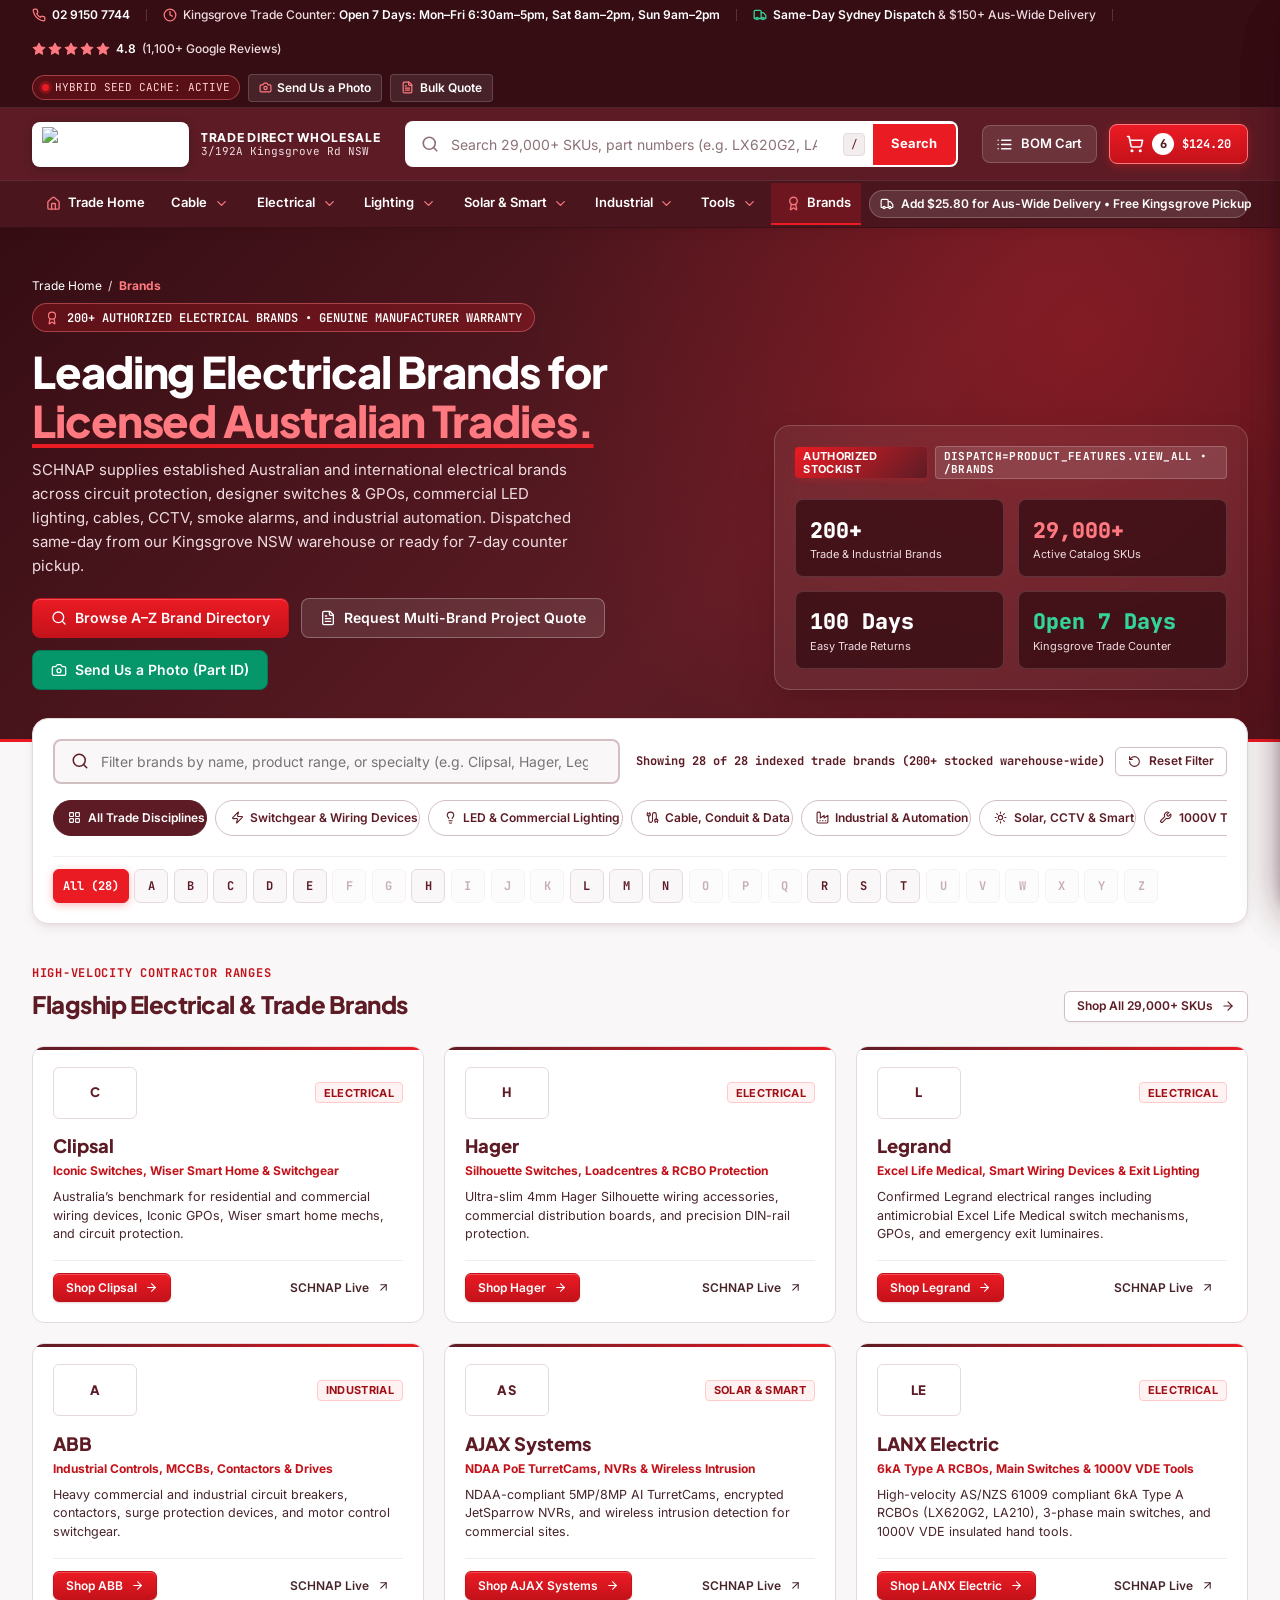
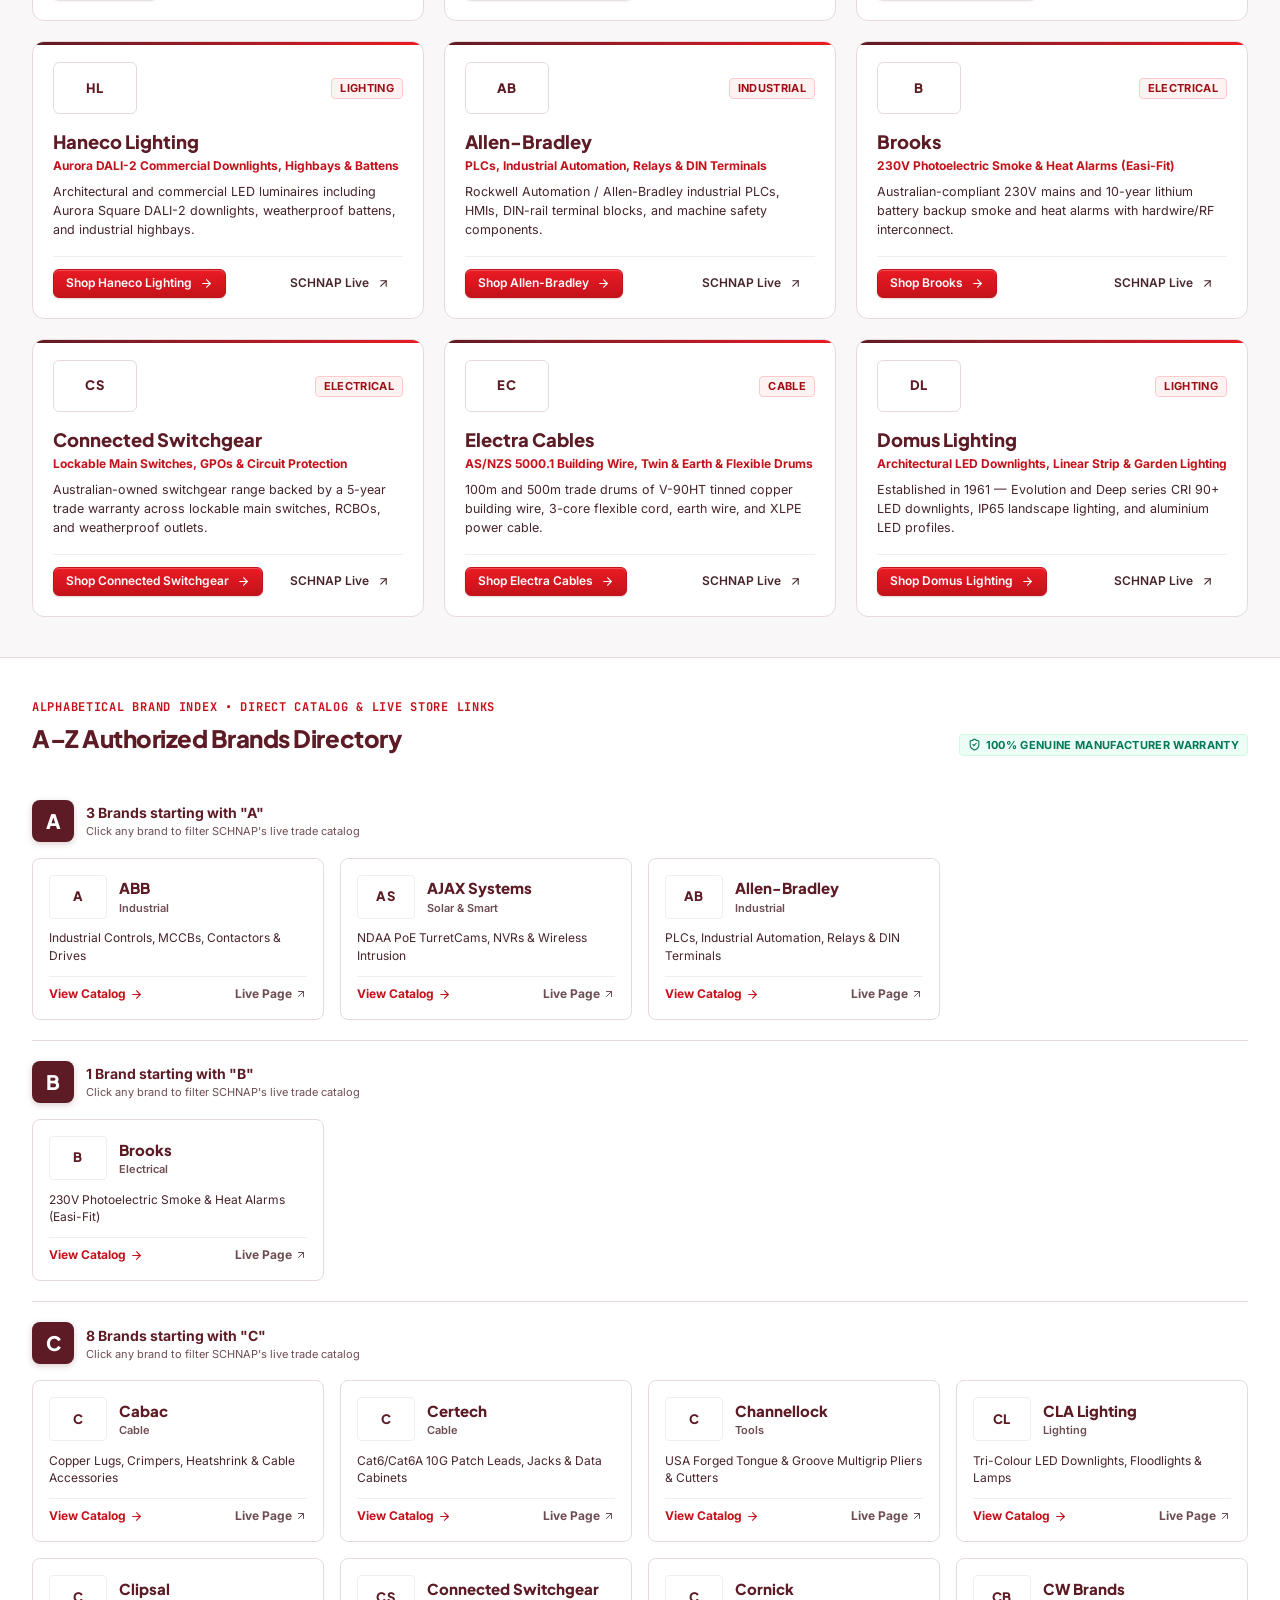
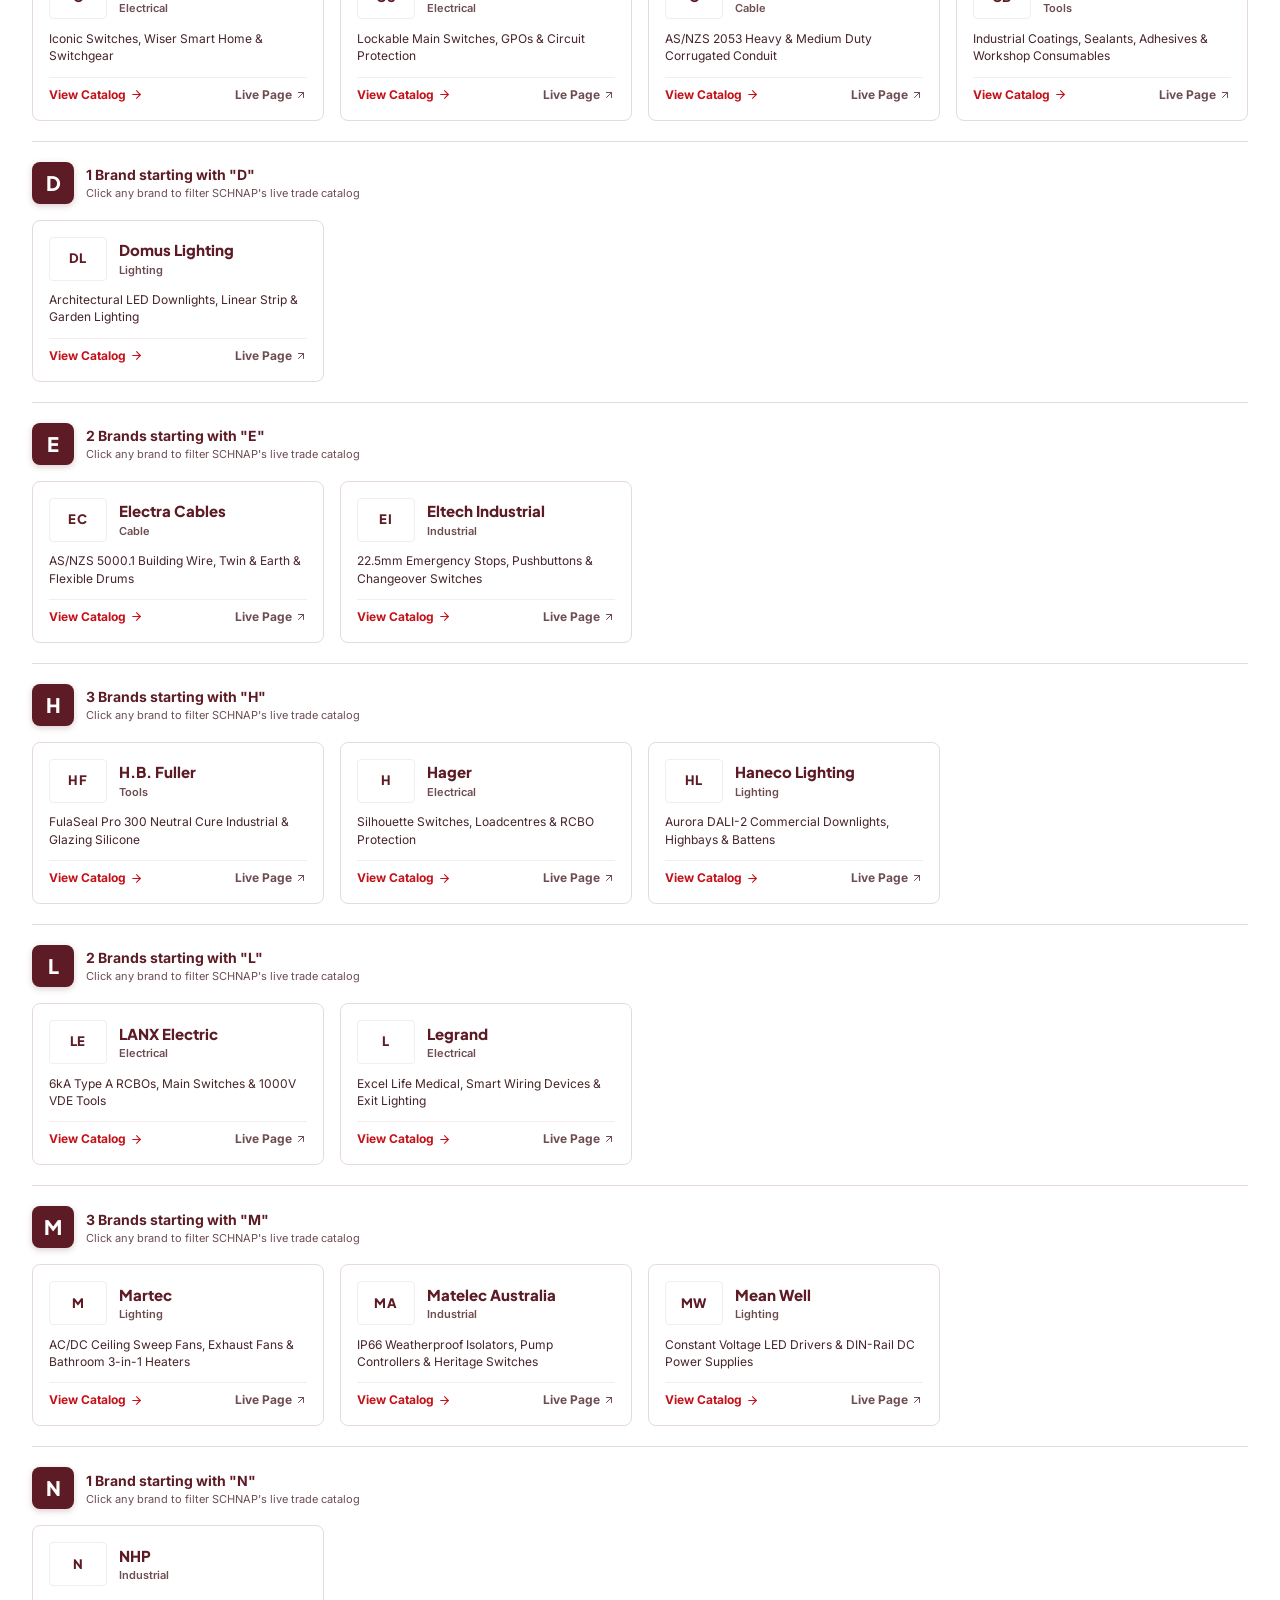
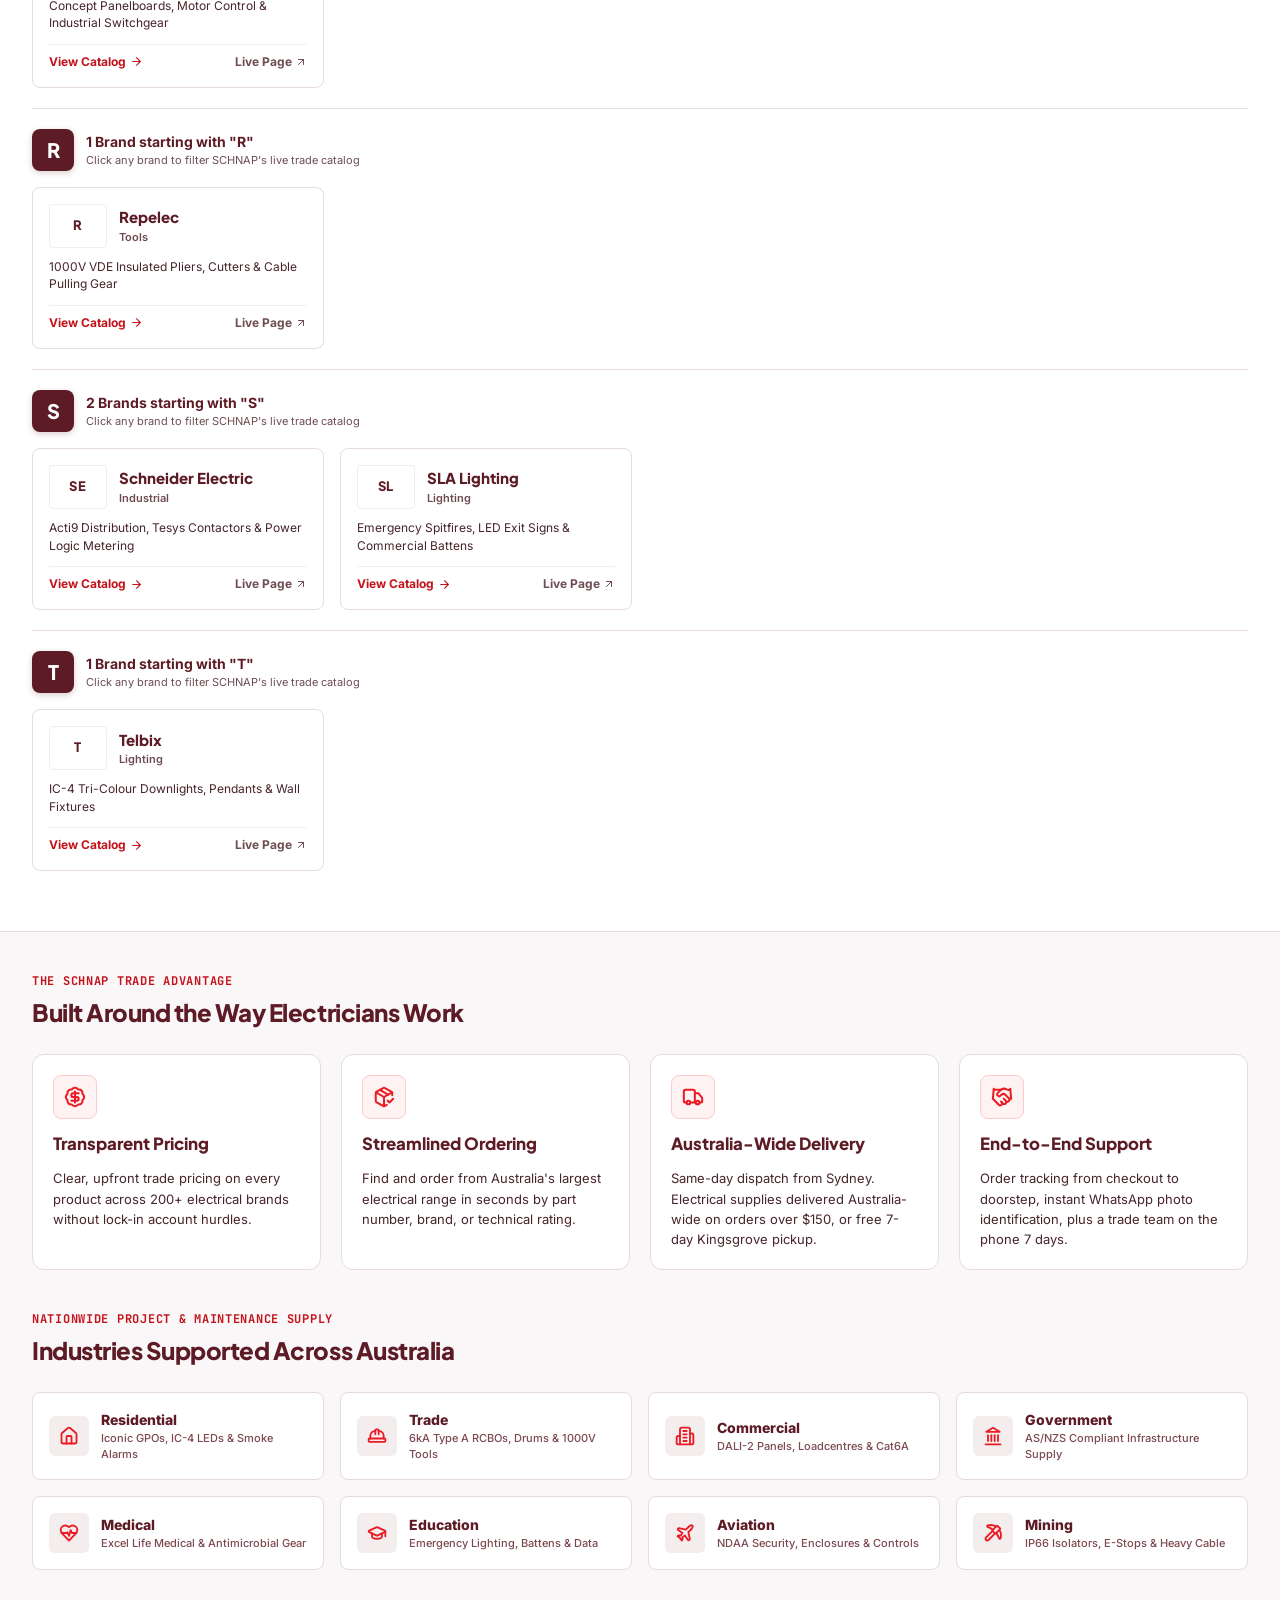
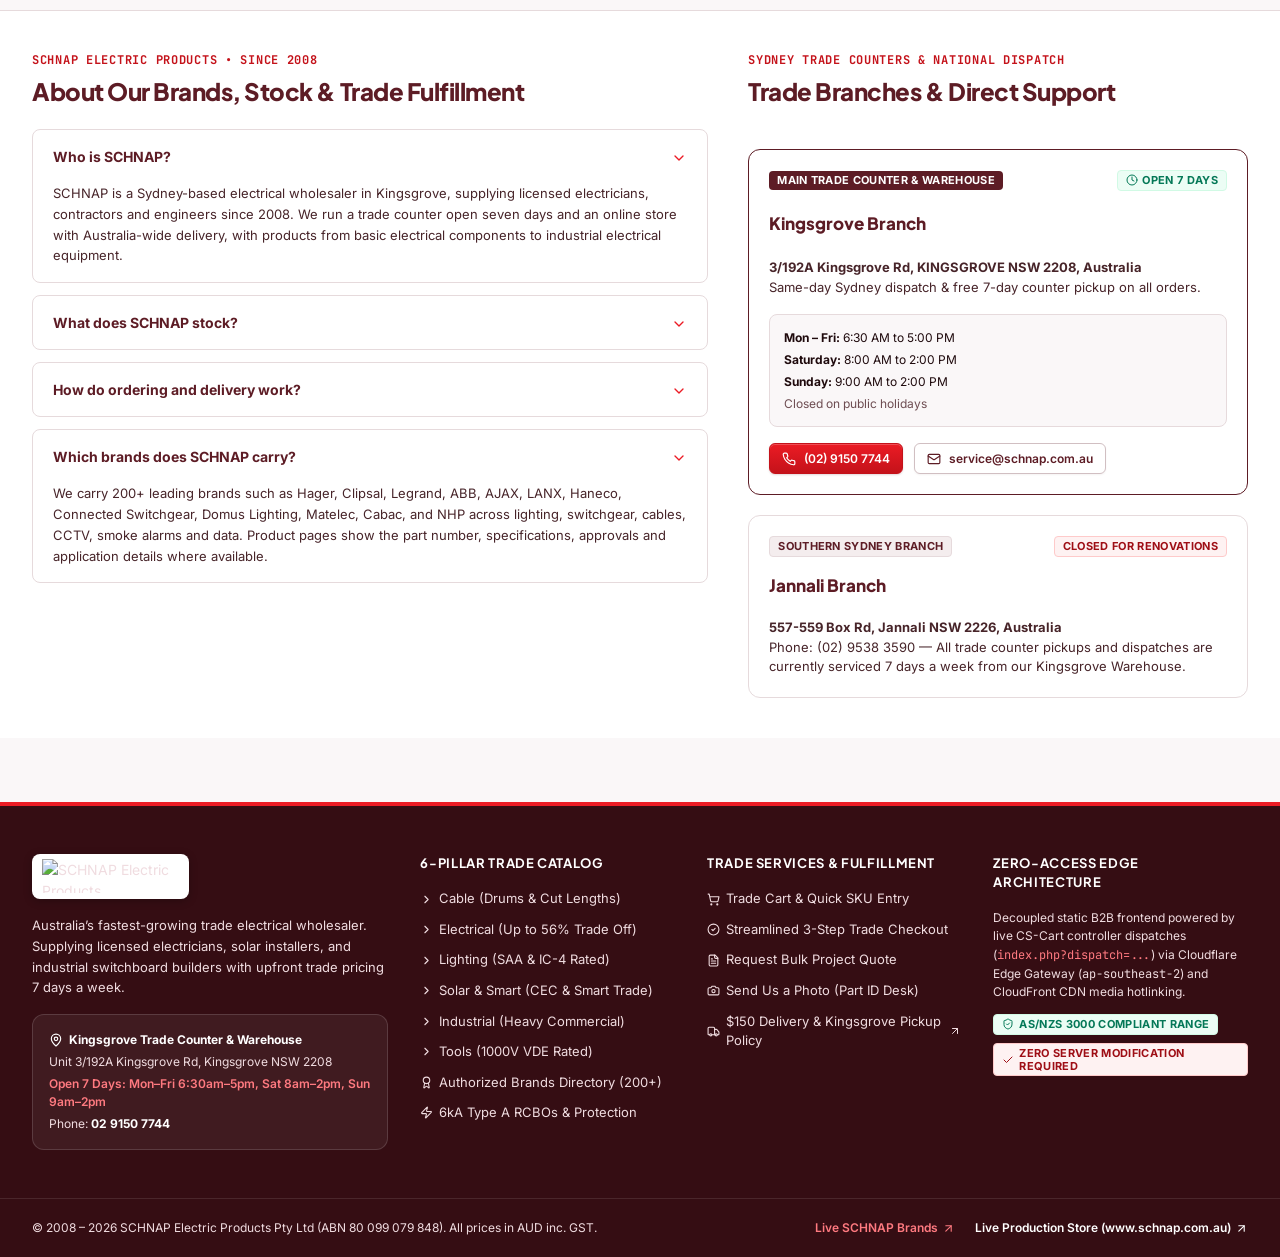
==== brands.html @ fe7a378d "brand page" ====
<!DOCTYPE html>
<html lang="en-AU">
<head>
  <meta charset="UTF-8" />
  <meta name="viewport" content="width=device-width, initial-scale=1.0" />
  <title>Brands — 200+ Authorized Electrical &amp; Trade Brands | SCHNAP Electric Products</title>
  <meta name="description" content="Explore 200+ leading electrical brands stocked by SCHNAP Electric Products including Hager, Clipsal, Legrand, ABB, AJAX, LANX, Haneco, Connected Switchgear, and Matelec. Same-day dispatch from Sydney &amp; $150+ Australia-wide delivery." />
  <link rel="icon" href="https://d35gtgjy55l0bn.cloudfront.net/images/logos/169/schnap.png" />
  <link rel="stylesheet" href="assets/css/tokens.css" />
  <link rel="stylesheet" href="assets/css/base.css" />
  <link rel="stylesheet" href="assets/css/catalog.css" />
  <link rel="stylesheet" href="assets/css/checkout.css" />
</head>
<body>
  <!-- Global Sticky Header & 6-Pillar Mega-Menu -->
  <div id="site-shell-header"></div>

  <main>
    <!-- Brands Hero Banner -->
    <section class="brands-hero">
      <div class="container">
        <nav class="breadcrumb-nav" aria-label="Breadcrumb" style="color:var(--text-on-dark-muted)">
          <a href="index.html" style="color:var(--color-white)">Trade Home</a>
          <span>/</span>
          <span style="color:#FF7A80;font-weight:700">Brands</span>
        </nav>

        <div class="hero-grid" style="align-items:end;gap:2rem">
          <div>
            <div class="hero-eyebrow">
              <i data-lucide="award" data-lucide-size="14"></i>
              <span>200+ AUTHORIZED ELECTRICAL BRANDS • GENUINE MANUFACTURER WARRANTY</span>
            </div>
            <h1 class="hero-title" style="margin-bottom:0.75rem">
              Leading Electrical Brands for <span>Licensed Australian Tradies.</span>
            </h1>
            <p class="hero-subtitle" style="margin-bottom:1.25rem">
              SCHNAP supplies established Australian and international electrical brands across circuit protection, designer switches &amp; GPOs, commercial LED lighting, cables, CCTV, smoke alarms, and industrial automation. Dispatched same-day from our Kingsgrove NSW warehouse or ready for 7-day counter pickup.
            </p>
            <div style="display:flex;align-items:center;gap:0.75rem;flex-wrap:wrap">
              <a href="#brands-directory-anchor" class="btn btn-primary">
                <i data-lucide="search" data-lucide-size="16"></i>
                <span>Browse A–Z Brand Directory</span>
              </a>
              <button type="button" class="btn btn-outline" style="background:rgba(255,255,255,0.1);color:#fff;border-color:rgba(255,255,255,0.28)" data-open-drawer="quote">
                <i data-lucide="file-text" data-lucide-size="16"></i>
                <span>Request Multi-Brand Project Quote</span>
              </button>
              <button type="button" class="btn btn-emerald" data-open-drawer="photo">
                <i data-lucide="camera" data-lucide-size="16"></i>
                <span>Send Us a Photo (Part ID)</span>
              </button>
            </div>
          </div>

          <div class="hero-feature-panel" style="padding:1.25rem">
            <div style="display:flex;align-items:center;justify-content:space-between;gap:0.5rem">
              <span class="badge badge-discount">AUTHORIZED STOCKIST</span>
              <span class="badge badge-slate mono" style="background:rgba(255,255,255,0.12);color:#fff;border-color:rgba(255,255,255,0.2)">
                dispatch=product_features.view_all • /brands
              </span>
            </div>
            <div style="display:grid;grid-template-columns:1fr 1fr;gap:0.85rem;padding-top:0.25rem">
              <div style="background:rgba(53,13,19,0.75);border:1px solid rgba(255,255,255,0.14);border-radius:var(--radius-md);padding:0.85rem">
                <div class="mono" style="font-size:1.35rem;font-weight:800;color:#fff">200+</div>
                <div style="font-size:11px;color:var(--text-on-dark-muted)">Trade &amp; Industrial Brands</div>
              </div>
              <div style="background:rgba(53,13,19,0.75);border:1px solid rgba(255,255,255,0.14);border-radius:var(--radius-md);padding:0.85rem">
                <div class="mono" style="font-size:1.35rem;font-weight:800;color:#FF7A80">29,000+</div>
                <div style="font-size:11px;color:var(--text-on-dark-muted)">Active Catalog SKUs</div>
              </div>
              <div style="background:rgba(53,13,19,0.75);border:1px solid rgba(255,255,255,0.14);border-radius:var(--radius-md);padding:0.85rem">
                <div class="mono" style="font-size:1.35rem;font-weight:800;color:#fff">100 Days</div>
                <div style="font-size:11px;color:var(--text-on-dark-muted)">Easy Trade Returns</div>
              </div>
              <div style="background:rgba(53,13,19,0.75);border:1px solid rgba(255,255,255,0.14);border-radius:var(--radius-md);padding:0.85rem">
                <div class="mono" style="font-size:1.35rem;font-weight:800;color:#34D399">Open 7 Days</div>
                <div style="font-size:11px;color:var(--text-on-dark-muted)">Kingsgrove Trade Counter</div>
              </div>
            </div>
          </div>
        </div>
      </div>
    </section>

    <!-- Interactive Filter, Search & Alphabetical A–Z Bar -->
    <section class="container" id="brands-directory-anchor">
      <div class="brands-filter-bar" role="region" aria-label="Filter and search brands">
        <div class="brands-search-row">
          <div class="brands-search-input-wrap">
            <i data-lucide="search" data-lucide-size="18" style="color:#5D1C25"></i>
            <input
              type="search"
              id="brands-filter-input"
              class="brands-search-input"
              placeholder="Filter brands by name, product range, or specialty (e.g. Clipsal, Hager, Legrand, RCBO, DALI, Conduit)..."
              aria-label="Filter brands by name or specialty"
            />
            <button type="button" class="btn btn-ghost btn-sm" id="brands-clear-btn" style="display:none">
              <i data-lucide="x" data-lucide-size="14"></i>
              <span>Clear</span>
            </button>
          </div>

          <div style="display:flex;align-items:center;gap:0.65rem;flex-wrap:wrap">
            <span class="mono" style="font-size:12px;font-weight:700;color:#5D1C25" id="brands-count-summary">
              Showing 28 featured &amp; A–Z brands
            </span>
            <button type="button" class="btn btn-outline btn-sm" id="brands-reset-all-btn">
              <i data-lucide="rotate-ccw" data-lucide-size="13"></i>
              <span>Reset Filter</span>
            </button>
          </div>
        </div>

        <!-- Trade Category Discipline Pills -->
        <div class="subcat-pills-bar" style="padding-top:0" id="brands-category-pills">
          <button type="button" class="subcat-pill is-active" data-brand-cat="all">
            <i data-lucide="layout-grid" data-lucide-size="13"></i>
            <span>All Trade Disciplines</span>
          </button>
          <button type="button" class="subcat-pill" data-brand-cat="Electrical">
            <i data-lucide="zap" data-lucide-size="13"></i>
            <span>Switchgear &amp; Wiring Devices</span>
          </button>
          <button type="button" class="subcat-pill" data-brand-cat="Lighting">
            <i data-lucide="lightbulb" data-lucide-size="13"></i>
            <span>LED &amp; Commercial Lighting</span>
          </button>
          <button type="button" class="subcat-pill" data-brand-cat="Cable">
            <i data-lucide="cable" data-lucide-size="13"></i>
            <span>Cable, Conduit &amp; Data</span>
          </button>
          <button type="button" class="subcat-pill" data-brand-cat="Industrial">
            <i data-lucide="factory" data-lucide-size="13"></i>
            <span>Industrial &amp; Automation</span>
          </button>
          <button type="button" class="subcat-pill" data-brand-cat="Solar & Smart">
            <i data-lucide="sun" data-lucide-size="13"></i>
            <span>Solar, CCTV &amp; Smart</span>
          </button>
          <button type="button" class="subcat-pill" data-brand-cat="Tools">
            <i data-lucide="wrench" data-lucide-size="13"></i>
            <span>1000V Tools &amp; Site Supplies</span>
          </button>
        </div>

        <!-- Alphabetical A–Z Quick-Jump Filter Bar -->
        <div class="alphabet-bar" id="brands-alphabet-bar" aria-label="Filter brands by starting letter"></div>
      </div>
    </section>

    <!-- Flagship Trade Brands Spotlight -->
    <section class="section-block" id="brands-spotlight-section">
      <div class="container">
        <div class="section-header">
          <div>
            <div class="section-eyebrow">High-Velocity Contractor Ranges</div>
            <h2 class="section-title">Flagship Electrical &amp; Trade Brands</h2>
          </div>
          <a href="category.html?category_id=4257&slug=electrical.html" class="btn btn-outline btn-sm">
            <span>Shop All 29,000+ SKUs</span>
            <i data-lucide="arrow-right" data-lucide-size="14"></i>
          </a>
        </div>

        <div class="brand-spotlight-grid" id="brands-spotlight-mount"></div>
      </div>
    </section>

    <!-- Complete A–Z Brand Directory -->
    <section class="section-block" style="background:var(--color-white);border-block:1px solid var(--border-subtle)">
      <div class="container">
        <div class="section-header">
          <div>
            <div class="section-eyebrow">Alphabetical Brand Index • Direct Catalog &amp; Live Store Links</div>
            <h2 class="section-title">A–Z Authorized Brands Directory</h2>
          </div>
          <span class="badge badge-emerald">
            <i data-lucide="shield-check" data-lucide-size="13"></i>
            <span>100% Genuine Manufacturer Warranty</span>
          </span>
        </div>

        <div id="brands-az-directory-mount"></div>
      </div>
    </section>

    <!-- 4-Pillar Trade Value Propositions (From https://www.schnap.com.au/brands) -->
    <section class="section-block">
      <div class="container">
        <div class="section-header">
          <div>
            <div class="section-eyebrow">The SCHNAP Trade Advantage</div>
            <h2 class="section-title">Built Around the Way Electricians Work</h2>
          </div>
        </div>

        <div class="value-props-grid" id="brands-value-props-mount"></div>
      </div>
    </section>

    <!-- Industries Supported Grid (From https://www.schnap.com.au/brands) -->
    <section class="section-block" style="padding-top:0">
      <div class="container">
        <div class="section-header">
          <div>
            <div class="section-eyebrow">Nationwide Project &amp; Maintenance Supply</div>
            <h2 class="section-title">Industries Supported Across Australia</h2>
          </div>
        </div>

        <div class="industries-grid" id="brands-industries-mount"></div>
      </div>
    </section>

    <!-- SCHNAP Brand & Trade Information + Branch Directory (From https://www.schnap.com.au/brands) -->
    <section class="section-block" style="background:var(--color-white);border-top:1px solid var(--border-subtle)">
      <div class="container">
        <div class="hero-grid" style="grid-template-columns:1.15fr 0.85fr;align-items:start;gap:2.5rem">
          <div>
            <div class="section-eyebrow">SCHNAP Electric Products • Since 2008</div>
            <h2 class="section-title" style="margin-bottom:1.25rem">About Our Brands, Stock &amp; Trade Fulfillment</h2>
            <div class="faq-list" id="brands-faq-mount"></div>
          </div>

          <div style="display:flex;flex-direction:column;gap:1.25rem">
            <div>
              <div class="section-eyebrow">Sydney Trade Counters &amp; National Dispatch</div>
              <h2 class="section-title" style="margin-bottom:1.25rem">Trade Branches &amp; Direct Support</h2>
            </div>

            <div class="bento-card" style="border-color:#5D1C25">
              <div style="display:flex;align-items:center;justify-content:space-between;gap:0.5rem">
                <span class="badge badge-navy">MAIN TRADE COUNTER &amp; WAREHOUSE</span>
                <span class="badge badge-emerald">
                  <i data-lucide="clock" data-lucide-size="12"></i>
                  <span>OPEN 7 DAYS</span>
                </span>
              </div>
              <h3 style="margin-top:0.25rem">Kingsgrove Branch</h3>
              <p style="font-size:13px;color:var(--text-secondary);line-height:1.6">
                <strong>3/192A Kingsgrove Rd, KINGSGROVE NSW 2208, Australia</strong><br />
                Same-day Sydney dispatch &amp; free 7-day counter pickup on all orders.
              </p>
              <div style="background:var(--color-slate-50);border:1px solid var(--border-subtle);border-radius:var(--radius-md);padding:0.85rem;font-size:12px;display:flex;flex-direction:column;gap:4px">
                <div><strong>Mon – Fri:</strong> 6:30 AM to 5:00 PM</div>
                <div><strong>Saturday:</strong> 8:00 AM to 2:00 PM</div>
                <div><strong>Sunday:</strong> 9:00 AM to 2:00 PM</div>
                <div style="color:var(--text-muted)">Closed on public holidays</div>
              </div>
              <div style="display:flex;gap:0.65rem;flex-wrap:wrap">
                <a href="tel:0291507744" class="btn btn-primary btn-sm">
                  <i data-lucide="phone" data-lucide-size="14"></i>
                  <span>(02) 9150 7744</span>
                </a>
                <a href="mailto:service@schnap.com.au" class="btn btn-outline btn-sm">
                  <i data-lucide="mail" data-lucide-size="14"></i>
                  <span>service@schnap.com.au</span>
                </a>
              </div>
            </div>

            <div class="bento-card">
              <div style="display:flex;align-items:center;justify-content:space-between;gap:0.5rem">
                <span class="badge badge-slate">SOUTHERN SYDNEY BRANCH</span>
                <span class="badge badge-amber">CLOSED FOR RENOVATIONS</span>
              </div>
              <h3>Jannali Branch</h3>
              <p style="font-size:13px;color:var(--text-secondary)">
                <strong>557-559 Box Rd, Jannali NSW 2226, Australia</strong><br />
                Phone: (02) 9538 3590 — All trade counter pickups and dispatches are currently serviced 7 days a week from our Kingsgrove Warehouse.
              </p>
            </div>
          </div>
        </div>
      </div>
    </section>
  </main>

  <!-- Global Footer -->
  <div id="site-shell-footer"></div>

  <script type="module" src="assets/js/pages/brands.js"></script>
</body>
</html>
---- assets/css/tokens.css ----
/* ==========================================================================
   SCHNAP Electric Products — B2B Trade Storefront Design Tokens
   Core Palette: Deep Burgundy (#5D1C25), Pure White (#FFFFFF), Crimson Red (#EB1B24)
   Engineered for High-Contrast On-Site Legibility (WCAG AA/AAA)
   ========================================================================== */

@import url('https://fonts.googleapis.com/css2?family=Inter:wght@400;500;600;700;800&family=JetBrains+Mono:wght@400;500;600;700&family=Plus+Jakarta+Sans:wght@600;700;800&display=swap');

:root {
  /* Core Burgundy Structural Surfaces (Anchored around #5D1C25) */
  --color-burgundy-950: #350D13;
  --color-burgundy-900: #5D1C25;
  --color-burgundy-800: #4A151D;
  --color-burgundy-700: #76232F;
  --color-burgundy-600: #8F2C3A;

  /* Mapped to existing structural variable names for seamless compatibility */
  --color-navy-950: #350D13;
  --color-navy-900: #5D1C25;
  --color-navy-800: #4A151D;
  --color-navy-700: #3F1D23;
  --color-navy-600: #5C353B;

  /* Crisp White & Warm Neutral Surfaces (Anchored around #FFFFFF) */
  --color-white: #FFFFFF;
  --color-slate-50: #FAF7F8;
  --color-slate-100: #F4EDEE;
  --color-slate-200: #E6DADC;
  --color-slate-300: #D1BFC2;
  --color-slate-400: #8C7276;
  --color-slate-500: #5E4549;

  /* Primary Action & Highlight Accent — SCHNAP Crimson Red (#EB1B24) */
  --color-red-50: #FEF2F2;
  --color-red-100: #FEE2E2;
  --color-red-200: #FECACA;
  --color-red-400: #FF7A80; /* High-contrast luminous coral-red on dark #5D1C25 surfaces */
  --color-red-500: #EB1B24; /* Core SCHNAP Brand Red */
  --color-red-600: #C4121A; /* High-contrast AA text/border red on #FFFFFF surfaces */
  --color-red-700: #9E0E15;

  /* Mapped to existing accent token names so all components inherit #EB1B24 */
  --color-amber-50: var(--color-red-50);
  --color-amber-100: var(--color-red-100);
  --color-amber-200: var(--color-red-200);
  --color-amber-300: #FCA5A5;
  --color-amber-400: var(--color-red-400);
  --color-amber-500: var(--color-red-500);
  --color-amber-600: var(--color-red-600);
  --color-amber-700: var(--color-red-700);

  /* Compliance, Stock & $150 Delivery Threshold Emerald */
  --color-emerald-50: #ECFDF5;
  --color-emerald-100: #D1FAE5;
  --color-emerald-500: #10B981;
  --color-emerald-600: #059669;
  --color-emerald-700: #047857;

  /* SCHNAP Heritage Crimson (for discount badges / alerts) */
  --color-crimson-50: #FEF2F2;
  --color-crimson-100: #FEE2E2;
  --color-crimson-600: #EB1B24;
  --color-crimson-700: #9E0E15;

  /* Technical Info Accent */
  --color-blue-50: #FEF2F2;
  --color-blue-100: #FEE2E2;
  --color-blue-600: #EB1B24;
  --color-blue-700: #5D1C25;

  /* Semantic Tokens — High-Contrast Text & Surface Pairings */
  --bg-canvas: var(--color-slate-50);
  --bg-surface: var(--color-white);
  --bg-subtle: var(--color-slate-100);
  --bg-header: var(--color-burgundy-900);
  --bg-utility: var(--color-burgundy-950);

  --text-primary: #1F0A0D;
  --text-secondary: #472429;
  --text-muted: #6E4D52;
  --text-on-dark: var(--color-white);
  --text-on-dark-muted: #F0DCE0;

  --border-subtle: var(--color-slate-200);
  --border-strong: var(--color-slate-300);
  --border-focus: var(--color-red-500);

  /* Typography */
  --font-sans: 'Inter', -apple-system, BlinkMacSystemFont, 'Segoe UI', Roboto, sans-serif;
  --font-display: 'Plus Jakarta Sans', 'Inter', -apple-system, BlinkMacSystemFont, sans-serif;
  --font-mono: 'JetBrains Mono', ui-monospace, SFMono-Regular, Menlo, Monaco, Consolas, monospace;

  /* Type Scale */
  --text-2xs: 0.6875rem;   /* 11px */
  --text-xs: 0.75rem;      /* 12px */
  --text-sm: 0.8125rem;    /* 13px */
  --text-base: 0.875rem;   /* 14px */
  --text-md: 0.9375rem;    /* 15px */
  --text-lg: 1.0625rem;    /* 17px */
  --text-xl: 1.25rem;      /* 20px */
  --text-2xl: 1.5rem;      /* 24px */
  --text-3xl: 1.875rem;    /* 30px */
  --text-4xl: 2.375rem;    /* 38px */

  /* Spacing Scale */
  --space-1: 0.25rem;   /* 4px */
  --space-2: 0.5rem;    /* 8px */
  --space-3: 0.75rem;   /* 12px */
  --space-4: 1rem;      /* 16px */
  --space-5: 1.25rem;   /* 20px */
  --space-6: 1.5rem;    /* 24px */
  --space-8: 2rem;      /* 32px */
  --space-10: 2.5rem;   /* 40px */
  --space-12: 3rem;     /* 48px */
  --space-16: 4rem;     /* 64px */

  /* Layout & Grid */
  --container-max: 1440px;
  --container-pad: clamp(1rem, 2.5vw, 2.25rem);
  --header-height: 72px;
  --nav-height: 46px;

  /* Radii */
  --radius-xs: 4px;
  --radius-sm: 6px;
  --radius-md: 8px;
  --radius-lg: 12px;
  --radius-xl: 16px;
  --radius-full: 9999px;

  /* Elevation & Shadows */
  --shadow-xs: 0 1px 2px rgba(53, 13, 19, 0.05);
  --shadow-sm: 0 1px 3px rgba(53, 13, 19, 0.08), 0 1px 2px rgba(53, 13, 19, 0.05);
  --shadow-md: 0 4px 12px -2px rgba(53, 13, 19, 0.1), 0 2px 6px -1px rgba(53, 13, 19, 0.05);
  --shadow-lg: 0 12px 28px -4px rgba(53, 13, 19, 0.16), 0 4px 10px -2px rgba(53, 13, 19, 0.08);
  --shadow-xl: 0 20px 44px -8px rgba(53, 13, 19, 0.24), 0 8px 16px -4px rgba(53, 13, 19, 0.1);
  --shadow-amber: 0 4px 16px rgba(235, 27, 36, 0.34);

  /* Transitions */
  --ease-out: cubic-bezier(0.16, 1, 0.3, 1);
  --transition-fast: 140ms cubic-bezier(0.16, 1, 0.3, 1);
  --transition-base: 220ms cubic-bezier(0.16, 1, 0.3, 1);

  /* Z-index layers */
  --z-sticky: 100;
  --z-dropdown: 200;
  --z-drawer: 400;
  --z-modal: 500;
  --z-toast: 600;
}
---- assets/css/base.css ----
/* ==========================================================================
   SCHNAP Electric Products — Base Layout, Shell, Mega-Menu, Drawers & Skeletons
   Palette: Deep Burgundy (#5D1C25), Pure White (#FFFFFF), Crimson Red (#EB1B24)
   ========================================================================== */

*, *::before, *::after {
  box-sizing: border-box;
  margin: 0;
  padding: 0;
}

html {
  font-size: 16px;
  scroll-behavior: smooth;
  -webkit-text-size-adjust: 100%;
}

body {
  font-family: var(--font-sans);
  font-size: var(--text-base);
  line-height: 1.5;
  color: var(--text-primary);
  background-color: var(--bg-canvas);
  -webkit-font-smoothing: antialiased;
  -moz-osx-font-smoothing: grayscale;
  min-height: 100vh;
  display: flex;
  flex-direction: column;
}

img, svg {
  display: block;
  max-width: 100%;
}

svg.lucide {
  display: inline-block;
  vertical-align: middle;
  flex-shrink: 0;
}

a {
  color: inherit;
  text-decoration: none;
  transition: color var(--transition-fast);
}

button, input, select, textarea {
  font: inherit;
  color: inherit;
}

button {
  cursor: pointer;
  border: none;
  background: none;
}

ul, ol {
  list-style: none;
}

.mono {
  font-family: var(--font-mono);
  font-variant-numeric: tabular-nums;
}

.tabular {
  font-variant-numeric: tabular-nums;
}

.sr-only {
  position: absolute;
  width: 1px;
  height: 1px;
  padding: 0;
  margin: -1px;
  overflow: hidden;
  clip: rect(0, 0, 0, 0);
  white-space: nowrap;
  border: 0;
}

/* Container & Layout */
.container {
  width: 100%;
  max-width: var(--container-max);
  margin-inline: auto;
  padding-inline: var(--container-pad);
}

main {
  flex: 1;
}

/* ==========================================================================
   Buttons & Badges
   ========================================================================== */
.btn {
  display: inline-flex;
  align-items: center;
  justify-content: center;
  gap: var(--space-2);
  font-family: var(--font-sans);
  font-weight: 600;
  font-size: var(--text-base);
  line-height: 1;
  padding: 0.6875rem 1.125rem;
  border-radius: var(--radius-md);
  border: 1px solid transparent;
  transition: all var(--transition-fast);
  white-space: nowrap;
  user-select: none;
}

.btn:focus-visible {
  outline: 2px solid var(--color-red-500);
  outline-offset: 2px;
}

.btn-primary {
  background: linear-gradient(180deg, #EB1B24 0%, #C4121A 100%);
  color: var(--color-white);
  border-color: #C4121A;
  box-shadow: 0 1px 2px rgba(93, 28, 37, 0.18), inset 0 1px 0 rgba(255, 255, 255, 0.22);
}

.btn-primary:hover {
  background: linear-gradient(180deg, #C4121A 0%, #9E0E15 100%);
  transform: translateY(-1px);
  box-shadow: var(--shadow-amber);
}

.btn-primary:active {
  transform: translateY(0);
}

.btn-navy {
  background: #5D1C25;
  color: var(--color-white);
  border-color: #4A151D;
}

.btn-navy:hover {
  background: #4A151D;
}

.btn-outline {
  background: var(--color-white);
  color: #5D1C25;
  border-color: var(--border-strong);
  box-shadow: var(--shadow-xs);
}

.btn-outline:hover {
  border-color: #5D1C25;
  background: var(--color-slate-50);
}

.btn-ghost {
  background: transparent;
  color: var(--text-secondary);
}

.btn-ghost:hover {
  background: var(--color-slate-100);
  color: var(--text-primary);
}

.btn-emerald {
  background: var(--color-emerald-600);
  color: var(--color-white);
  border-color: var(--color-emerald-700);
}

.btn-emerald:hover {
  background: var(--color-emerald-700);
}

.btn-sm {
  font-size: var(--text-xs);
  padding: 0.45rem 0.75rem;
  border-radius: var(--radius-sm);
}

.btn-lg {
  font-size: var(--text-md);
  padding: 0.875rem 1.5rem;
  border-radius: var(--radius-md);
}

.badge {
  display: inline-flex;
  align-items: center;
  gap: 0.3rem;
  font-size: var(--text-2xs);
  font-weight: 700;
  letter-spacing: 0.03em;
  text-transform: uppercase;
  padding: 0.22rem 0.5rem;
  border-radius: var(--radius-xs);
  line-height: 1.1;
}

.badge-amber {
  background: var(--color-red-50);
  color: var(--color-red-700);
  border: 1px solid var(--color-red-200);
}

.badge-discount {
  background: linear-gradient(135deg, #EB1B24 0%, #5D1C25 100%);
  color: var(--color-white);
  box-shadow: 0 2px 6px rgba(235, 27, 36, 0.28);
}

.badge-emerald {
  background: var(--color-emerald-50);
  color: var(--color-emerald-700);
  border: 1px solid var(--color-emerald-100);
}

.badge-navy {
  background: #5D1C25;
  color: var(--color-white);
}

.badge-slate {
  background: var(--color-slate-100);
  color: #5D1C25;
  border: 1px solid var(--color-slate-200);
}

/* ==========================================================================
   Top Trade Utility Bar
   ========================================================================== */
.trade-utility-bar {
  background: var(--bg-utility);
  color: var(--text-on-dark-muted);
  font-size: var(--text-xs);
  border-bottom: 1px solid rgba(255, 255, 255, 0.1);
  position: relative;
  z-index: calc(var(--z-sticky) + 2);
}

.trade-utility-inner {
  display: flex;
  align-items: center;
  justify-content: space-between;
  gap: var(--space-4);
  min-height: 36px;
  padding-block: 0.35rem;
  flex-wrap: wrap;
}

.trade-utility-facts {
  display: flex;
  align-items: center;
  gap: var(--space-4);
  flex-wrap: wrap;
}

.trade-fact {
  display: inline-flex;
  align-items: center;
  gap: 0.375rem;
  color: var(--text-on-dark-muted);
  font-weight: 500;
}

.trade-fact strong {
  color: var(--color-white);
  font-weight: 600;
}

.trade-fact svg {
  width: 14px;
  height: 14px;
  color: #FF7A80;
  flex-shrink: 0;
}

.trade-fact--emerald svg {
  color: #34D399;
}

.trade-utility-divider {
  width: 1px;
  height: 12px;
  background: rgba(255, 255, 255, 0.16);
}

.trade-utility-actions {
  display: flex;
  align-items: center;
  gap: var(--space-2);
}

.utility-action-btn {
  display: inline-flex;
  align-items: center;
  gap: 0.35rem;
  font-size: var(--text-xs);
  font-weight: 600;
  color: var(--color-white);
  background: rgba(255, 255, 255, 0.09);
  border: 1px solid rgba(255, 255, 255, 0.16);
  padding: 0.25rem 0.625rem;
  border-radius: var(--radius-xs);
  transition: all var(--transition-fast);
}

.utility-action-btn:hover {
  background: #EB1B24;
  border-color: #EB1B24;
  color: var(--color-white);
}

.utility-action-btn svg {
  width: 13px;
  height: 13px;
  color: #FF7A80;
}

.utility-action-btn:hover svg {
  color: var(--color-white);
}

/* Live Edge Proxy Telemetry Indicator */
.edge-telemetry-pill {
  display: inline-flex;
  align-items: center;
  gap: 0.375rem;
  font-family: var(--font-mono);
  font-size: 11px;
  padding: 0.2rem 0.55rem;
  border-radius: var(--radius-full);
  background: rgba(16, 185, 129, 0.14);
  border: 1px solid rgba(16, 185, 129, 0.35);
  color: #6EE7B7;
  cursor: pointer;
  transition: all var(--transition-fast);
}

.edge-telemetry-pill:hover {
  background: rgba(16, 185, 129, 0.24);
}

.edge-telemetry-dot {
  width: 7px;
  height: 7px;
  border-radius: 50%;
  background: var(--color-emerald-500);
  box-shadow: 0 0 0 3px rgba(16, 185, 129, 0.25);
  animation: pulse-dot 2s infinite;
}

.edge-telemetry-pill.is-seed {
  background: rgba(235, 27, 36, 0.2);
  border-color: rgba(255, 122, 128, 0.45);
  color: #FFD1D4;
}

.edge-telemetry-pill.is-seed .edge-telemetry-dot {
  background: #EB1B24;
  box-shadow: 0 0 0 3px rgba(235, 27, 36, 0.3);
}

@keyframes pulse-dot {
  0%, 100% { opacity: 1; }
  50% { opacity: 0.45; }
}

/* ==========================================================================
   Sticky Trade Header & Search Bar
   ========================================================================== */
.site-header {
  position: sticky;
  top: 0;
  z-index: var(--z-sticky);
  background: #5D1C25;
  color: var(--color-white);
  box-shadow: var(--shadow-md);
}

.header-main {
  display: grid;
  grid-template-columns: auto 1fr auto;
  align-items: center;
  gap: var(--space-6);
  min-height: var(--header-height);
  padding-block: var(--space-3);
}

.brand-logo-link {
  display: inline-flex;
  align-items: center;
  gap: var(--space-3);
}

.brand-logo-wrap {
  background: var(--color-white);
  padding: 0.35rem 0.65rem;
  border-radius: var(--radius-md);
  display: flex;
  align-items: center;
  justify-content: center;
  box-shadow: 0 2px 8px rgba(0, 0, 0, 0.25);
}

.brand-logo-wrap img {
  height: 34px;
  width: auto;
  object-fit: contain;
}

.brand-tagline {
  display: flex;
  flex-direction: column;
  line-height: 1.15;
}

.brand-tagline__title {
  font-family: var(--font-display);
  font-weight: 800;
  font-size: var(--text-xs);
  letter-spacing: 0.06em;
  text-transform: uppercase;
  color: var(--color-white);
}

.brand-tagline__sub {
  font-size: 11px;
  color: var(--text-on-dark-muted);
  font-family: var(--font-mono);
}

/* Search Bar & Instant Dropdown */
.header-search-wrap {
  position: relative;
  max-width: 680px;
  width: 100%;
  justify-self: center;
}

.header-search-form {
  display: flex;
  align-items: center;
  background: var(--color-white);
  border-radius: var(--radius-md);
  border: 2px solid transparent;
  overflow: hidden;
  transition: border-color var(--transition-fast), box-shadow var(--transition-fast);
}

.header-search-form:focus-within {
  border-color: #EB1B24;
  box-shadow: 0 0 0 3px rgba(235, 27, 36, 0.28);
}

.header-search-icon {
  padding-left: 0.875rem;
  color: var(--color-slate-400);
  display: flex;
  align-items: center;
}

.header-search-input {
  flex: 1;
  border: none;
  background: transparent;
  color: var(--text-primary);
  font-size: var(--text-base);
  padding: 0.65rem 0.75rem;
  outline: none;
}

.header-search-input::placeholder {
  color: var(--color-slate-400);
}

.header-search-kbd {
  font-family: var(--font-mono);
  font-size: 11px;
  color: #5D1C25;
  background: var(--color-slate-100);
  border: 1px solid var(--color-slate-200);
  padding: 0.15rem 0.4rem;
  border-radius: var(--radius-xs);
  margin-right: var(--space-2);
}

.header-search-submit {
  background: #EB1B24;
  color: var(--color-white);
  font-weight: 700;
  font-size: var(--text-sm);
  padding: 0.68rem 1.15rem;
  height: 100%;
  transition: background var(--transition-fast);
}

.header-search-submit:hover {
  background: #C4121A;
}

/* Instant Search Dropdown */
.search-dropdown {
  position: absolute;
  top: calc(100% + 6px);
  left: 0;
  right: 0;
  background: var(--color-white);
  color: var(--text-primary);
  border: 1px solid var(--border-strong);
  border-radius: var(--radius-lg);
  box-shadow: var(--shadow-xl);
  z-index: var(--z-dropdown);
  max-height: 480px;
  overflow-y: auto;
  display: none;
}

.search-dropdown.is-open {
  display: block;
}

.search-dropdown-header {
  display: flex;
  align-items: center;
  justify-content: space-between;
  padding: 0.625rem 1rem;
  background: var(--color-slate-50);
  border-bottom: 1px solid var(--border-subtle);
  font-size: var(--text-xs);
  font-weight: 600;
  color: var(--text-muted);
}

.search-dropdown-item {
  display: grid;
  grid-template-columns: 48px 1fr auto;
  align-items: center;
  gap: var(--space-3);
  padding: 0.65rem 1rem;
  border-bottom: 1px solid var(--color-slate-100);
  transition: background var(--transition-fast);
}

.search-dropdown-item:hover {
  background: var(--color-slate-50);
}

.search-dropdown-thumb {
  width: 48px;
  height: 48px;
  border-radius: var(--radius-sm);
  border: 1px solid var(--border-subtle);
  background: var(--color-white);
  padding: 4px;
  object-fit: contain;
}

.search-dropdown-meta {
  min-width: 0;
}

.search-dropdown-sku {
  font-family: var(--font-mono);
  font-size: 11px;
  font-weight: 700;
  color: #C4121A;
}

.search-dropdown-title {
  font-size: var(--text-sm);
  font-weight: 600;
  color: var(--text-primary);
  white-space: nowrap;
  overflow: hidden;
  text-overflow: ellipsis;
  display: block;
}

.search-dropdown-right {
  display: flex;
  align-items: center;
  gap: var(--space-3);
}

.search-dropdown-price {
  font-family: var(--font-mono);
  font-weight: 700;
  font-size: var(--text-base);
  color: #5D1C25;
  text-align: right;
}

.search-dropdown-footer {
  padding: 0.75rem 1rem;
  background: var(--color-slate-50);
  text-align: center;
  border-top: 1px solid var(--border-subtle);
}

/* Header Right Actions */
.header-actions {
  display: flex;
  align-items: center;
  gap: var(--space-3);
}

.header-action-btn {
  display: inline-flex;
  align-items: center;
  gap: 0.5rem;
  padding: 0.5rem 0.85rem;
  border-radius: var(--radius-md);
  background: rgba(255, 255, 255, 0.1);
  border: 1px solid rgba(255, 255, 255, 0.18);
  color: var(--color-white);
  font-size: var(--text-sm);
  font-weight: 600;
  transition: all var(--transition-fast);
}

.header-action-btn:hover {
  background: rgba(255, 255, 255, 0.18);
  border-color: rgba(255, 255, 255, 0.32);
}

.header-cart-btn {
  background: linear-gradient(180deg, #EB1B24 0%, #C4121A 100%);
  border-color: #FF7A80;
  padding: 0.5rem 1rem;
  box-shadow: 0 2px 10px rgba(235, 27, 36, 0.4);
}

.header-cart-btn:hover {
  background: linear-gradient(180deg, #C4121A 0%, #9E0E15 100%);
  border-color: var(--color-white);
}

.cart-badge-count {
  background: var(--color-white);
  color: #5D1C25;
  font-family: var(--font-mono);
  font-size: var(--text-xs);
  font-weight: 800;
  padding: 0.12rem 0.45rem;
  border-radius: var(--radius-full);
  min-width: 22px;
  text-align: center;
}

.cart-badge-subtotal {
  font-family: var(--font-mono);
  font-size: var(--text-xs);
  font-weight: 700;
}

/* ==========================================================================
   6-Pillar Mega-Menu Bar
   ========================================================================== */
.mega-nav-bar {
  background: #4A151D;
  border-top: 1px solid rgba(255, 255, 255, 0.1);
  border-bottom: 1px solid rgba(53, 13, 19, 0.7);
  position: relative;
}

.mega-nav-inner {
  display: flex;
  align-items: center;
  justify-content: space-between;
  min-height: var(--nav-height);
  gap: var(--space-2);
}

.mega-nav-list {
  display: flex;
  align-items: center;
  gap: 0.25rem;
  overflow-x: auto;
  scrollbar-width: none;
}

.mega-nav-list::-webkit-scrollbar {
  display: none;
}

.mega-nav-item {
  position: static;
}

.mega-nav-link {
  display: inline-flex;
  align-items: center;
  gap: 0.4rem;
  padding: 0.65rem 0.9rem;
  color: var(--color-white);
  font-size: var(--text-sm);
  font-weight: 600;
  border-bottom: 2px solid transparent;
  transition: all var(--transition-fast);
  white-space: nowrap;
}

.mega-nav-link:hover,
.mega-nav-item:hover .mega-nav-link,
.mega-nav-link.is-active {
  color: var(--color-white);
  background: rgba(235, 27, 36, 0.22);
  border-bottom-color: #EB1B24;
}

.mega-nav-link svg {
  width: 15px;
  height: 15px;
  color: #FF7A80;
  opacity: 0.95;
}

/* Mega-Menu Dropdown Panel */
.mega-panel {
  position: absolute;
  top: 100%;
  left: 0;
  right: 0;
  background: var(--color-white);
  color: var(--text-primary);
  border-bottom: 3px solid #EB1B24;
  box-shadow: var(--shadow-xl);
  opacity: 0;
  visibility: hidden;
  transform: translateY(6px);
  transition: opacity 160ms ease, transform 160ms ease, visibility 160ms;
  z-index: var(--z-dropdown);
  pointer-events: none;
}

.mega-nav-item:hover .mega-panel,
.mega-nav-item:focus-within .mega-panel {
  opacity: 1;
  visibility: visible;
  transform: translateY(0);
  pointer-events: auto;
}

.mega-panel-inner {
  display: grid;
  grid-template-columns: 260px 1fr 280px;
  gap: var(--space-6);
  padding-block: var(--space-6);
}

.mega-panel-intro {
  background: var(--color-slate-50);
  border: 1px solid var(--border-subtle);
  border-radius: var(--radius-lg);
  padding: var(--space-5);
  display: flex;
  flex-direction: column;
  justify-content: space-between;
}

.mega-panel-intro h3 {
  font-family: var(--font-display);
  font-size: var(--text-lg);
  font-weight: 800;
  color: #5D1C25;
  margin-bottom: var(--space-2);
}

.mega-panel-intro p {
  font-size: var(--text-xs);
  color: var(--text-muted);
  margin-bottom: var(--space-4);
}

.mega-subcat-grid {
  display: grid;
  grid-template-columns: repeat(3, 1fr);
  gap: var(--space-2) var(--space-4);
  align-content: start;
}

.mega-subcat-link {
  display: flex;
  align-items: center;
  justify-content: space-between;
  padding: 0.55rem 0.75rem;
  border-radius: var(--radius-sm);
  border: 1px solid var(--color-slate-100);
  font-size: var(--text-sm);
  font-weight: 600;
  color: var(--text-primary);
  transition: all var(--transition-fast);
}

.mega-subcat-link:hover {
  background: var(--color-red-50);
  border-color: var(--color-red-200);
  color: #C4121A;
  transform: translateX(2px);
}

.mega-panel-promo {
  background: linear-gradient(145deg, #5D1C25 0%, #350D13 100%);
  color: var(--color-white);
  border-radius: var(--radius-lg);
  padding: var(--space-5);
  display: flex;
  flex-direction: column;
  justify-content: space-between;
}

.mega-panel-promo h4 {
  font-size: var(--text-md);
  font-weight: 700;
  margin-block: var(--space-2);
}

.mega-panel-promo p {
  font-size: var(--text-xs);
  color: var(--text-on-dark-muted);
  margin-bottom: var(--space-4);
}

.mega-nav-right {
  display: flex;
  align-items: center;
  gap: var(--space-3);
  font-size: var(--text-xs);
}

.delivery-rule-chip {
  display: inline-flex;
  align-items: center;
  gap: 0.4rem;
  padding: 0.25rem 0.65rem;
  border-radius: var(--radius-full);
  background: rgba(255, 255, 255, 0.12);
  border: 1px solid rgba(255, 255, 255, 0.22);
  color: var(--color-white);
  font-weight: 600;
  white-space: nowrap;
}

/* ==========================================================================
   Slide-Over Drawers (Mini-Cart, Bulk Quote, Send Photo)
   ========================================================================== */
.drawer-backdrop {
  position: fixed;
  inset: 0;
  background: rgba(53, 13, 19, 0.65);
  backdrop-filter: blur(3px);
  z-index: var(--z-drawer);
  opacity: 0;
  visibility: hidden;
  transition: opacity var(--transition-base), visibility var(--transition-base);
}

.drawer-backdrop.is-open {
  opacity: 1;
  visibility: visible;
}

.slide-drawer {
  position: fixed;
  top: 0;
  right: 0;
  bottom: 0;
  width: min(460px, 100vw);
  background: var(--color-white);
  color: var(--text-primary);
  z-index: calc(var(--z-drawer) + 1);
  box-shadow: var(--shadow-xl);
  display: flex;
  flex-direction: column;
  transform: translateX(100%);
  transition: transform 260ms var(--ease-out);
}

.slide-drawer.is-open {
  transform: translateX(0);
}

.drawer-header {
  display: flex;
  align-items: center;
  justify-content: space-between;
  padding: var(--space-4) var(--space-5);
  background: #5D1C25;
  color: var(--color-white);
  border-bottom: 2px solid #EB1B24;
}

.drawer-title {
  display: flex;
  align-items: center;
  gap: var(--space-2);
  font-family: var(--font-display);
  font-size: var(--text-lg);
  font-weight: 700;
}

.drawer-close-btn {
  width: 34px;
  height: 34px;
  border-radius: var(--radius-sm);
  display: inline-flex;
  align-items: center;
  justify-content: center;
  color: var(--color-white);
  background: rgba(255, 255, 255, 0.12);
  transition: all var(--transition-fast);
}

.drawer-close-btn:hover {
  background: #EB1B24;
  color: var(--color-white);
}

/* $150 Delivery Threshold Progress Bar */
.delivery-threshold-box {
  padding: var(--space-3) var(--space-5);
  background: var(--color-slate-50);
  border-bottom: 1px solid var(--border-subtle);
}

.delivery-threshold-box.is-unlocked {
  background: var(--color-emerald-50);
  border-bottom-color: var(--color-emerald-100);
}

.delivery-threshold-text {
  display: flex;
  align-items: center;
  justify-content: space-between;
  gap: var(--space-2);
  font-size: var(--text-xs);
  font-weight: 600;
  color: #5D1C25;
  margin-bottom: 0.4rem;
}

.delivery-threshold-box.is-unlocked .delivery-threshold-text {
  color: var(--color-emerald-700);
}

.delivery-progress-track {
  width: 100%;
  height: 8px;
  background: var(--color-slate-200);
  border-radius: var(--radius-full);
  overflow: hidden;
}

.delivery-progress-fill {
  height: 100%;
  background: linear-gradient(90deg, #EB1B24 0%, #5D1C25 100%);
  border-radius: var(--radius-full);
  transition: width 300ms var(--ease-out), background 300ms ease;
}

.delivery-threshold-box.is-unlocked .delivery-progress-fill {
  background: linear-gradient(90deg, var(--color-emerald-500) 0%, var(--color-emerald-600) 100%);
}

.drawer-body {
  flex: 1;
  overflow-y: auto;
  padding: var(--space-4) var(--space-5);
}

.drawer-footer {
  padding: var(--space-4) var(--space-5);
  background: var(--color-slate-50);
  border-top: 1px solid var(--border-subtle);
  display: flex;
  flex-direction: column;
  gap: var(--space-3);
}

/* Mini-Cart Line Items */
.mini-cart-item {
  display: grid;
  grid-template-columns: 60px 1fr auto;
  gap: var(--space-3);
  padding-block: var(--space-3);
  border-bottom: 1px solid var(--border-subtle);
  align-items: center;
}

.mini-cart-thumb {
  width: 60px;
  height: 60px;
  border-radius: var(--radius-sm);
  border: 1px solid var(--border-subtle);
  background: var(--color-white);
  padding: 4px;
  object-fit: contain;
}

.mini-cart-info {
  min-width: 0;
}

.mini-cart-sku {
  font-family: var(--font-mono);
  font-size: 11px;
  color: #C4121A;
  font-weight: 700;
}

.mini-cart-title {
  font-size: var(--text-xs);
  font-weight: 600;
  color: var(--text-primary);
  display: -webkit-box;
  -webkit-line-clamp: 2;
  -webkit-box-orient: vertical;
  overflow: hidden;
  margin-block: 2px 6px;
}

.mini-cart-controls {
  display: flex;
  align-items: center;
  gap: var(--space-2);
}

.mini-cart-price-col {
  text-align: right;
  display: flex;
  flex-direction: column;
  align-items: flex-end;
  gap: 0.35rem;
}

.mini-cart-line-total {
  font-family: var(--font-mono);
  font-weight: 700;
  font-size: var(--text-sm);
  color: #5D1C25;
}

.mini-cart-remove {
  font-size: 11px;
  color: var(--color-slate-500);
  padding: 2px 4px;
  display: inline-flex;
  align-items: center;
  gap: 3px;
}

.mini-cart-remove:hover {
  color: #EB1B24;
}

.mini-cart-summary-row {
  display: flex;
  align-items: center;
  justify-content: space-between;
  font-size: var(--text-sm);
}

.mini-cart-summary-row.is-total {
  font-size: var(--text-lg);
  font-weight: 800;
  color: #5D1C25;
  padding-top: var(--space-2);
  border-top: 1px solid var(--border-subtle);
}

/* Quantity Stepper (Shared) */
.qty-stepper {
  display: inline-flex;
  align-items: center;
  border: 1px solid var(--border-strong);
  border-radius: var(--radius-sm);
  background: var(--color-white);
  overflow: hidden;
  height: 34px;
}

.qty-stepper__btn {
  width: 30px;
  height: 100%;
  display: inline-flex;
  align-items: center;
  justify-content: center;
  font-weight: 700;
  color: #5D1C25;
  background: var(--color-slate-50);
  transition: background var(--transition-fast), color var(--transition-fast);
}

.qty-stepper__btn:hover {
  background: #5D1C25;
  color: var(--color-white);
}

.qty-stepper__input {
  width: 40px;
  height: 100%;
  border: none;
  border-inline: 1px solid var(--border-subtle);
  text-align: center;
  font-family: var(--font-mono);
  font-size: var(--text-xs);
  font-weight: 700;
  color: var(--text-primary);
  outline: none;
}

/* ==========================================================================
   Toast Notifications
   ========================================================================== */
.toast-container {
  position: fixed;
  bottom: var(--space-5);
  right: var(--space-5);
  z-index: var(--z-toast);
  display: flex;
  flex-direction: column;
  gap: var(--space-2);
  max-width: 380px;
  width: calc(100vw - 2rem);
  pointer-events: none;
}

.toast {
  pointer-events: auto;
  display: flex;
  align-items: flex-start;
  gap: var(--space-3);
  padding: 0.85rem 1rem;
  border-radius: var(--radius-md);
  background: #350D13;
  color: var(--color-white);
  border-left: 4px solid #EB1B24;
  box-shadow: var(--shadow-lg);
  animation: toast-in 200ms var(--ease-out);
}

.toast--success {
  border-left-color: var(--color-emerald-500);
}

.toast--error {
  border-left-color: #EB1B24;
}

.toast-content {
  flex: 1;
  font-size: var(--text-xs);
}

.toast-title {
  font-weight: 700;
  font-size: var(--text-sm);
  margin-bottom: 2px;
}

@keyframes toast-in {
  from {
    opacity: 0;
    transform: translateY(12px) scale(0.97);
  }
  to {
    opacity: 1;
    transform: translateY(0) scale(1);
  }
}

/* ==========================================================================
   Deterministic Skeleton Shimmer Screens
   ========================================================================== */
.skeleton {
  background: linear-gradient(
    90deg,
    var(--color-slate-100) 25%,
    var(--color-slate-200) 50%,
    var(--color-slate-100) 75%
  );
  background-size: 200% 100%;
  animation: skeleton-shimmer 1.4s ease-in-out infinite;
  border-radius: var(--radius-sm);
}

@keyframes skeleton-shimmer {
  0% { background-position: 200% 0; }
  100% { background-position: -200% 0; }
}

.skeleton-card {
  background: var(--color-white);
  border: 1px solid var(--border-subtle);
  border-radius: var(--radius-lg);
  padding: var(--space-4);
  display: flex;
  flex-direction: column;
  gap: var(--space-3);
  height: 390px;
}

.skeleton-img {
  width: 100%;
  height: 180px;
  border-radius: var(--radius-md);
}

.skeleton-line {
  height: 14px;
  width: 100%;
}

.skeleton-line--short {
  width: 45%;
}

.skeleton-line--med {
  width: 75%;
}

.skeleton-btn {
  height: 38px;
  width: 100%;
  margin-top: auto;
}

/* ==========================================================================
   Site Footer
   ========================================================================== */
.site-footer {
  background: #350D13;
  color: var(--text-on-dark-muted);
  border-top: 4px solid #EB1B24;
  margin-top: var(--space-16);
}

.footer-top {
  display: grid;
  grid-template-columns: 1.4fr repeat(3, 1fr);
  gap: var(--space-8);
  padding-block: var(--space-12);
  border-bottom: 1px solid rgba(255, 255, 255, 0.1);
}

.footer-col h4 {
  font-family: var(--font-display);
  font-size: var(--text-sm);
  font-weight: 700;
  text-transform: uppercase;
  letter-spacing: 0.05em;
  color: var(--color-white);
  margin-bottom: var(--space-4);
}

.footer-links {
  display: flex;
  flex-direction: column;
  gap: 0.55rem;
  font-size: var(--text-sm);
}

.footer-links a {
  display: inline-flex;
  align-items: center;
  gap: 0.35rem;
}

.footer-links a:hover {
  color: #FF7A80;
}

.footer-counter-card {
  background: rgba(255, 255, 255, 0.06);
  border: 1px solid rgba(255, 255, 255, 0.14);
  border-radius: var(--radius-lg);
  padding: var(--space-4);
  margin-top: var(--space-4);
  font-size: var(--text-xs);
}

.footer-counter-card strong {
  color: var(--color-white);
  display: flex;
  align-items: center;
  gap: 0.35rem;
  margin-bottom: 4px;
}

.footer-bottom {
  display: flex;
  align-items: center;
  justify-content: space-between;
  flex-wrap: wrap;
  gap: var(--space-4);
  padding-block: var(--space-5);
  font-size: var(--text-xs);
  color: var(--text-on-dark-muted);
}

/* ==========================================================================
   Responsive Breakpoints
   ========================================================================== */
@media (max-width: 1024px) {
  .header-main {
    grid-template-columns: 1fr auto;
  }
  .header-search-wrap {
    grid-column: 1 / -1;
    order: 3;
    max-width: 100%;
  }
  .mega-panel-inner {
    grid-template-columns: 1fr 2fr;
  }
  .mega-panel-promo {
    display: none;
  }
  .footer-top {
    grid-template-columns: repeat(2, 1fr);
  }
}

@media (max-width: 640px) {
  .trade-utility-facts .trade-fact:nth-child(n+4),
  .trade-utility-divider:nth-child(n+4) {
    display: none;
  }
  .brand-tagline {
    display: none;
  }
  .cart-badge-subtotal {
    display: none;
  }
  .footer-top {
    grid-template-columns: 1fr;
  }
}
---- assets/css/catalog.css ----
/* ==========================================================================
   SCHNAP Electric Products — Catalog, Home, Brands Page, Product Cards,
   Table View, PDP & QuickView Styles
   Palette: Deep Burgundy (#5D1C25), Pure White (#FFFFFF), Crimson Red (#EB1B24)
   ========================================================================== */

/* ==========================================================================
   1. Home Page Hero & Bento Grid
   ========================================================================== */
.hero-section {
  background: radial-gradient(circle at 82% 20%, rgba(235, 27, 36, 0.28) 0%, transparent 48%),
              linear-gradient(135deg, #350D13 0%, #5D1C25 58%, #4A151D 100%);
  color: var(--color-white);
  border-bottom: 2px solid #EB1B24;
  padding-block: clamp(2rem, 4vw, 3.5rem);
  position: relative;
  overflow: hidden;
}

.hero-grid {
  display: grid;
  grid-template-columns: 1.2fr 0.8fr;
  gap: var(--space-8);
  align-items: center;
}

.hero-eyebrow {
  display: inline-flex;
  align-items: center;
  gap: var(--space-2);
  background: rgba(235, 27, 36, 0.22);
  border: 1px solid rgba(255, 122, 128, 0.45);
  color: var(--color-white);
  font-family: var(--font-mono);
  font-size: var(--text-xs);
  font-weight: 600;
  padding: 0.3rem 0.75rem;
  border-radius: var(--radius-full);
  margin-bottom: var(--space-4);
}

.hero-eyebrow svg {
  color: #FF7A80;
}

.hero-title {
  font-family: var(--font-display);
  font-size: clamp(1.875rem, 3.4vw, 2.85rem);
  font-weight: 800;
  line-height: 1.12;
  letter-spacing: -0.025em;
  margin-bottom: var(--space-4);
}

.hero-title span {
  color: #FF7A80;
  text-decoration: underline;
  text-decoration-color: #EB1B24;
  text-underline-offset: 6px;
}

.hero-subtitle {
  font-size: var(--text-md);
  color: var(--text-on-dark-muted);
  max-width: 60ch;
  margin-bottom: var(--space-6);
  line-height: 1.6;
}

.hero-ctas {
  display: flex;
  align-items: center;
  gap: var(--space-3);
  flex-wrap: wrap;
  margin-bottom: var(--space-6);
}

.hero-trust-strip {
  display: grid;
  grid-template-columns: repeat(3, 1fr);
  gap: var(--space-3);
  padding-top: var(--space-5);
  border-top: 1px solid rgba(255, 255, 255, 0.14);
}

.hero-trust-item {
  display: flex;
  flex-direction: column;
  gap: 2px;
}

.hero-trust-val {
  font-family: var(--font-mono);
  font-size: var(--text-lg);
  font-weight: 800;
  color: var(--color-white);
}

.hero-trust-label {
  font-size: var(--text-xs);
  color: var(--text-on-dark-muted);
}

/* Right Hero Trade Dispatch Card */
.hero-feature-panel {
  background: rgba(255, 255, 255, 0.06);
  border: 1px solid rgba(255, 255, 255, 0.18);
  border-radius: var(--radius-xl);
  padding: var(--space-5);
  backdrop-filter: blur(8px);
  display: flex;
  flex-direction: column;
  gap: var(--space-4);
  box-shadow: var(--shadow-xl);
}

.hero-banner-media {
  position: relative;
  border-radius: var(--radius-lg);
  overflow: hidden;
  background: #350D13;
  border: 1px solid rgba(255, 255, 255, 0.14);
  aspect-ratio: 16 / 9;
}

.hero-banner-media img {
  width: 100%;
  height: 100%;
  object-fit: cover;
}

.hero-quick-sku-box {
  background: rgba(53, 13, 19, 0.88);
  border: 1px solid rgba(255, 255, 255, 0.16);
  border-radius: var(--radius-lg);
  padding: var(--space-4);
}

.hero-quick-sku-box h3 {
  font-size: var(--text-sm);
  font-weight: 700;
  margin-bottom: var(--space-2);
  display: flex;
  align-items: center;
  justify-content: space-between;
}

.hero-quick-tags {
  display: flex;
  flex-wrap: wrap;
  gap: 0.4rem;
}

.hero-quick-tag {
  font-family: var(--font-mono);
  font-size: 11px;
  font-weight: 600;
  padding: 0.28rem 0.6rem;
  border-radius: var(--radius-xs);
  background: rgba(255, 255, 255, 0.1);
  border: 1px solid rgba(255, 255, 255, 0.18);
  color: var(--color-white);
  transition: all var(--transition-fast);
  display: inline-flex;
  align-items: center;
  gap: 4px;
}

.hero-quick-tag:hover {
  background: #EB1B24;
  border-color: #EB1B24;
  color: var(--color-white);
}

/* Section Headers */
.section-block {
  padding-block: var(--space-10);
}

.section-header {
  display: flex;
  align-items: flex-end;
  justify-content: space-between;
  gap: var(--space-4);
  margin-bottom: var(--space-6);
  flex-wrap: wrap;
}

.section-eyebrow {
  font-family: var(--font-mono);
  font-size: var(--text-xs);
  font-weight: 700;
  text-transform: uppercase;
  letter-spacing: 0.06em;
  color: #C4121A;
  margin-bottom: 4px;
}

.section-title {
  font-family: var(--font-display);
  font-size: var(--text-2xl);
  font-weight: 800;
  color: #5D1C25;
  letter-spacing: -0.02em;
}

/* 6-Pillar Interactive Category Bento Grid */
.bento-grid {
  display: grid;
  grid-template-columns: repeat(3, 1fr);
  gap: var(--space-5);
}

.bento-card {
  background: var(--color-white);
  border: 1px solid var(--border-subtle);
  border-radius: var(--radius-lg);
  padding: var(--space-5);
  display: flex;
  flex-direction: column;
  justify-content: space-between;
  gap: var(--space-4);
  position: relative;
  overflow: hidden;
  transition: transform var(--transition-base), box-shadow var(--transition-base), border-color var(--transition-base);
}

.bento-card::before {
  content: '';
  position: absolute;
  top: 0;
  left: 0;
  right: 0;
  height: 3px;
  background: #EB1B24;
  transform: scaleX(0);
  transform-origin: left;
  transition: transform var(--transition-base);
}

.bento-card:hover {
  transform: translateY(-3px);
  box-shadow: var(--shadow-lg);
  border-color: #5D1C25;
}

.bento-card:hover::before {
  transform: scaleX(1);
}

.bento-card-top {
  display: flex;
  align-items: flex-start;
  justify-content: space-between;
  gap: var(--space-3);
}

.bento-icon-box {
  width: 46px;
  height: 46px;
  border-radius: var(--radius-md);
  background: #5D1C25;
  color: var(--color-white);
  display: flex;
  align-items: center;
  justify-content: center;
  flex-shrink: 0;
  box-shadow: 0 3px 8px rgba(93, 28, 37, 0.22);
}

.bento-card:hover .bento-icon-box {
  background: #EB1B24;
}

.bento-card h3 {
  font-family: var(--font-display);
  font-size: var(--text-lg);
  font-weight: 800;
  color: #5D1C25;
  margin-bottom: 4px;
}

.bento-card p {
  font-size: var(--text-xs);
  color: var(--text-muted);
}

.bento-subpills {
  display: flex;
  flex-wrap: wrap;
  gap: 0.35rem;
}

.bento-subpill {
  font-size: var(--text-xs);
  font-weight: 600;
  padding: 0.25rem 0.55rem;
  border-radius: var(--radius-xs);
  background: var(--color-slate-100);
  color: #5D1C25;
  transition: all var(--transition-fast);
}

.bento-subpill:hover {
  background: #5D1C25;
  color: var(--color-white);
}

.bento-card-footer {
  display: flex;
  align-items: center;
  justify-content: space-between;
  padding-top: var(--space-3);
  border-top: 1px solid var(--color-slate-100);
  font-size: var(--text-xs);
  font-weight: 700;
  color: #C4121A;
}

/* ==========================================================================
   2. Reusable B2B Product Cards (Grid View)
   ========================================================================== */
.product-grid {
  display: grid;
  grid-template-columns: repeat(auto-fill, minmax(260px, 1fr));
  gap: var(--space-5);
}

.product-card {
  background: var(--color-white);
  border: 1px solid var(--border-subtle);
  border-radius: var(--radius-lg);
  display: flex;
  flex-direction: column;
  position: relative;
  transition: transform var(--transition-base), box-shadow var(--transition-base), border-color var(--transition-base);
  overflow: hidden;
}

.product-card:hover {
  transform: translateY(-2px);
  box-shadow: var(--shadow-md);
  border-color: #5D1C25;
}

.product-card__badges {
  position: absolute;
  top: var(--space-3);
  left: var(--space-3);
  right: var(--space-3);
  display: flex;
  align-items: center;
  justify-content: space-between;
  z-index: 2;
  pointer-events: none;
}

.product-card__badges > * {
  pointer-events: auto;
}

.product-card__qv-trigger {
  width: 32px;
  height: 32px;
  border-radius: var(--radius-sm);
  background: rgba(255, 255, 255, 0.94);
  border: 1px solid var(--border-subtle);
  color: #5D1C25;
  display: inline-flex;
  align-items: center;
  justify-content: center;
  box-shadow: var(--shadow-xs);
  transition: all var(--transition-fast);
}

.product-card__qv-trigger:hover {
  background: #5D1C25;
  color: var(--color-white);
  border-color: #5D1C25;
}

.product-card__media {
  position: relative;
  aspect-ratio: 1 / 1;
  max-height: 210px;
  width: 100%;
  background: var(--color-white);
  padding: var(--space-5) var(--space-4) var(--space-3);
  display: flex;
  align-items: center;
  justify-content: center;
  border-bottom: 1px solid var(--color-slate-100);
}

.product-card__media img {
  max-width: 100%;
  max-height: 165px;
  width: auto;
  height: auto;
  object-fit: contain;
  transition: transform 240ms var(--ease-out);
}

.product-card:hover .product-card__media img {
  transform: scale(1.04);
}

.product-card__body {
  padding: var(--space-4);
  display: flex;
  flex-direction: column;
  flex: 1;
  gap: var(--space-2);
}

.product-card__meta-row {
  display: flex;
  align-items: center;
  justify-content: space-between;
  gap: var(--space-2);
}

.sku-copy-pill {
  display: inline-flex;
  align-items: center;
  gap: 0.3rem;
  font-family: var(--font-mono);
  font-size: 11px;
  font-weight: 700;
  color: #5D1C25;
  background: var(--color-slate-100);
  border: 1px solid var(--color-slate-200);
  padding: 0.15rem 0.45rem;
  border-radius: var(--radius-xs);
  transition: all var(--transition-fast);
  max-width: 180px;
  overflow: hidden;
  text-overflow: ellipsis;
  white-space: nowrap;
}

.sku-copy-pill:hover {
  background: #5D1C25;
  color: var(--color-white);
  border-color: #5D1C25;
}

.sku-copy-pill.is-copied {
  background: var(--color-emerald-600);
  color: var(--color-white);
  border-color: var(--color-emerald-600);
}

.product-card__brand {
  font-size: 11px;
  font-weight: 700;
  text-transform: uppercase;
  letter-spacing: 0.04em;
  color: var(--text-muted);
}

.product-card__title {
  font-size: var(--text-base);
  font-weight: 600;
  color: var(--text-primary);
  line-height: 1.38;
  display: -webkit-box;
  -webkit-line-clamp: 2;
  -webkit-box-orient: vertical;
  overflow: hidden;
  min-height: 2.76em;
}

.product-card__title:hover {
  color: #EB1B24;
}

.product-card__specs {
  display: flex;
  flex-wrap: wrap;
  gap: 0.25rem;
  min-height: 22px;
}

.spec-chip {
  font-family: var(--font-mono);
  font-size: 10.5px;
  font-weight: 600;
  padding: 0.1rem 0.4rem;
  border-radius: 3px;
  background: var(--color-slate-50);
  border: 1px solid var(--color-slate-200);
  color: #5D1C25;
}

.product-card__pricing {
  margin-top: auto;
  padding-top: var(--space-2);
  display: flex;
  align-items: baseline;
  justify-content: space-between;
  gap: var(--space-2);
}

.price-trade {
  font-family: var(--font-mono);
  font-size: var(--text-xl);
  font-weight: 800;
  color: #5D1C25;
  letter-spacing: -0.02em;
}

.price-list {
  font-family: var(--font-mono);
  font-size: var(--text-xs);
  color: var(--color-slate-400);
  text-decoration: line-through;
  margin-left: 0.35rem;
}

.price-gst-note {
  font-size: 10px;
  font-weight: 600;
  color: var(--color-emerald-600);
  text-transform: uppercase;
}

.product-card__actions {
  display: grid;
  grid-template-columns: auto 1fr;
  gap: var(--space-2);
  padding-top: var(--space-2);
  border-top: 1px solid var(--color-slate-100);
}

.product-card__add-btn {
  width: 100%;
  height: 34px;
  padding: 0 var(--space-3);
  font-size: var(--text-xs);
  font-weight: 700;
}

/* ==========================================================================
   3. Compact Trade Table View (BOM Power-User Mode)
   ========================================================================== */
.trade-table-wrap {
  background: var(--color-white);
  border: 1px solid var(--border-subtle);
  border-radius: var(--radius-lg);
  overflow-x: auto;
  box-shadow: var(--shadow-xs);
}

.trade-table {
  width: 100%;
  border-collapse: collapse;
  text-align: left;
  font-size: var(--text-sm);
}

.trade-table th {
  background: #5D1C25;
  color: var(--color-white);
  font-size: var(--text-xs);
  font-weight: 700;
  text-transform: uppercase;
  letter-spacing: 0.04em;
  padding: 0.75rem 1rem;
  white-space: nowrap;
}

.trade-table td {
  padding: 0.65rem 1rem;
  border-bottom: 1px solid var(--border-subtle);
  vertical-align: middle;
}

.trade-table tbody tr:hover {
  background: var(--color-slate-50);
}

.trade-table__thumb {
  width: 48px;
  height: 48px;
  border-radius: var(--radius-xs);
  border: 1px solid var(--border-subtle);
  background: var(--color-white);
  padding: 3px;
  object-fit: contain;
}

.trade-table__title {
  font-weight: 600;
  color: var(--text-primary);
  display: block;
}

.trade-table__title:hover {
  color: #EB1B24;
}

/* ==========================================================================
   4. Category & Search Layout (Sidebar Filters + Subcategory Pills)
   ========================================================================== */
.catalog-header-banner {
  background: var(--color-white);
  border-bottom: 1px solid var(--border-subtle);
  padding-block: var(--space-5);
}

.breadcrumb-nav {
  display: flex;
  align-items: center;
  flex-wrap: wrap;
  gap: 0.4rem;
  font-size: var(--text-xs);
  color: var(--text-muted);
  margin-bottom: var(--space-2);
}

.breadcrumb-nav a:hover {
  color: #EB1B24;
}

.subcat-pills-bar {
  display: flex;
  align-items: center;
  gap: var(--space-2);
  overflow-x: auto;
  padding-top: var(--space-4);
  padding-bottom: var(--space-1);
}

.subcat-pill {
  display: inline-flex;
  align-items: center;
  gap: 0.4rem;
  padding: 0.48rem 0.9rem;
  background: var(--color-white);
  border: 1px solid var(--border-strong);
  border-radius: var(--radius-full);
  font-size: var(--text-xs);
  font-weight: 600;
  color: #5D1C25;
  white-space: nowrap;
  transition: all var(--transition-fast);
}

.subcat-pill:hover {
  border-color: #EB1B24;
  color: #EB1B24;
  background: var(--color-red-50);
}

.subcat-pill.is-active {
  background: #5D1C25;
  border-color: #5D1C25;
  color: var(--color-white);
}

.catalog-layout {
  display: grid;
  grid-template-columns: 270px 1fr;
  gap: var(--space-6);
  padding-block: var(--space-6);
  align-items: start;
}

/* Facet Filter Sidebar */
.filter-sidebar {
  background: var(--color-white);
  border: 1px solid var(--border-subtle);
  border-radius: var(--radius-lg);
  padding: var(--space-4);
  position: sticky;
  top: calc(var(--header-height) + 16px);
}

.filter-sidebar-header {
  display: flex;
  align-items: center;
  justify-content: space-between;
  padding-bottom: var(--space-3);
  border-bottom: 1px solid var(--border-subtle);
  margin-bottom: var(--space-3);
}

.filter-group {
  padding-block: var(--space-3);
  border-bottom: 1px solid var(--color-slate-100);
}

.filter-group:last-child {
  border-bottom: none;
}

.filter-group-title {
  font-size: var(--text-xs);
  font-weight: 700;
  text-transform: uppercase;
  letter-spacing: 0.04em;
  color: #5D1C25;
  margin-bottom: var(--space-2);
  display: flex;
  align-items: center;
  justify-content: space-between;
}

.filter-options {
  display: flex;
  flex-direction: column;
  gap: 0.35rem;
  max-height: 200px;
  overflow-y: auto;
}

.filter-checkbox-label {
  display: flex;
  align-items: center;
  justify-content: space-between;
  gap: var(--space-2);
  font-size: var(--text-xs);
  color: var(--text-secondary);
  cursor: pointer;
  padding: 0.2rem 0.25rem;
  border-radius: var(--radius-xs);
}

.filter-checkbox-label:hover {
  background: var(--color-slate-50);
  color: #5D1C25;
}

.filter-checkbox-left {
  display: flex;
  align-items: center;
  gap: 0.45rem;
}

.filter-checkbox-left input[type="checkbox"] {
  accent-color: #EB1B24;
}

.filter-count {
  font-family: var(--font-mono);
  font-size: 11px;
  color: var(--color-slate-400);
}

/* Catalog Toolbar (Count, Sort, Grid/Table View Toggle) */
.catalog-toolbar {
  background: var(--color-white);
  border: 1px solid var(--border-subtle);
  border-radius: var(--radius-lg);
  padding: 0.75rem 1rem;
  display: flex;
  align-items: center;
  justify-content: space-between;
  gap: var(--space-4);
  margin-bottom: var(--space-5);
  flex-wrap: wrap;
}

.catalog-toolbar-right {
  display: flex;
  align-items: center;
  gap: var(--space-3);
  flex-wrap: wrap;
}

.sort-select {
  border: 1px solid var(--border-strong);
  border-radius: var(--radius-sm);
  padding: 0.4rem 0.75rem;
  font-size: var(--text-xs);
  font-weight: 600;
  background: var(--color-white);
  color: #5D1C25;
}

.view-mode-toggle {
  display: inline-flex;
  background: var(--color-slate-100);
  border: 1px solid var(--border-subtle);
  border-radius: var(--radius-sm);
  padding: 2px;
}

.view-mode-btn {
  display: inline-flex;
  align-items: center;
  gap: 0.35rem;
  padding: 0.35rem 0.65rem;
  border-radius: var(--radius-xs);
  font-size: var(--text-xs);
  font-weight: 600;
  color: var(--text-muted);
  transition: all var(--transition-fast);
}

.view-mode-btn.is-active {
  background: #5D1C25;
  color: var(--color-white);
  box-shadow: var(--shadow-xs);
}

/* Pagination */
.pagination-bar {
  display: flex;
  align-items: center;
  justify-content: space-between;
  gap: var(--space-4);
  margin-top: var(--space-8);
  padding-top: var(--space-5);
  border-top: 1px solid var(--border-subtle);
  flex-wrap: wrap;
}

.pagination-pages {
  display: flex;
  align-items: center;
  gap: 0.35rem;
}

.page-btn {
  min-width: 36px;
  height: 36px;
  padding-inline: 0.6rem;
  border-radius: var(--radius-sm);
  border: 1px solid var(--border-strong);
  background: var(--color-white);
  font-family: var(--font-mono);
  font-size: var(--text-xs);
  font-weight: 600;
  display: inline-flex;
  align-items: center;
  justify-content: center;
  transition: all var(--transition-fast);
}

.page-btn:hover {
  border-color: #EB1B24;
  color: #EB1B24;
}

.page-btn.is-active {
  background: #5D1C25;
  border-color: #5D1C25;
  color: var(--color-white);
}

/* ==========================================================================
   5. Brands Ribbon & Full Brands Directory Page (brands.html)
   ========================================================================== */
.brands-ribbon {
  display: grid;
  grid-template-columns: repeat(auto-fill, minmax(150px, 1fr));
  gap: var(--space-4);
}

.brand-tile {
  background: var(--color-white);
  border: 1px solid var(--border-subtle);
  border-radius: var(--radius-md);
  padding: var(--space-4);
  display: flex;
  flex-direction: column;
  align-items: center;
  justify-content: center;
  gap: var(--space-2);
  min-height: 104px;
  transition: all var(--transition-fast);
}

.brand-tile:hover {
  border-color: #EB1B24;
  box-shadow: var(--shadow-md);
  transform: translateY(-2px);
}

.brand-tile img {
  max-height: 40px;
  width: auto;
  object-fit: contain;
}

.brand-tile span {
  font-size: var(--text-xs);
  font-weight: 700;
  color: #5D1C25;
}

/* Brands Page Hero & Directory Controls */
.brands-hero {
  background: radial-gradient(circle at 85% 22%, rgba(235, 27, 36, 0.28) 0%, transparent 48%),
              linear-gradient(135deg, #350D13 0%, #5D1C25 60%, #4A151D 100%);
  color: var(--color-white);
  border-bottom: 3px solid #EB1B24;
  padding-block: clamp(2rem, 3.8vw, 3.25rem);
}

.brands-filter-bar {
  background: var(--color-white);
  border: 1px solid var(--border-subtle);
  border-radius: var(--radius-xl);
  padding: var(--space-5);
  box-shadow: var(--shadow-md);
  margin-top: calc(var(--space-6) * -1);
  position: relative;
  z-index: 10;
  display: flex;
  flex-direction: column;
  gap: var(--space-4);
}

.brands-search-row {
  display: grid;
  grid-template-columns: 1fr auto;
  gap: var(--space-4);
  align-items: center;
}

.brands-search-input-wrap {
  display: flex;
  align-items: center;
  gap: var(--space-3);
  border: 2px solid var(--border-strong);
  border-radius: var(--radius-md);
  padding: 0.65rem 1rem;
  background: var(--color-slate-50);
  transition: all var(--transition-fast);
}

.brands-search-input-wrap:focus-within {
  border-color: #EB1B24;
  background: var(--color-white);
  box-shadow: 0 0 0 3px rgba(235, 27, 36, 0.16);
}

.brands-search-input {
  flex: 1;
  border: none;
  background: transparent;
  font-size: var(--text-base);
  color: var(--text-primary);
  outline: none;
}

.alphabet-bar {
  display: flex;
  align-items: center;
  flex-wrap: wrap;
  gap: 0.35rem;
  padding-top: var(--space-3);
  border-top: 1px solid var(--color-slate-100);
}

.alpha-btn {
  min-width: 34px;
  height: 34px;
  padding-inline: 0.55rem;
  border-radius: var(--radius-sm);
  border: 1px solid var(--border-subtle);
  background: var(--color-slate-50);
  color: #5D1C25;
  font-family: var(--font-mono);
  font-size: var(--text-xs);
  font-weight: 700;
  display: inline-flex;
  align-items: center;
  justify-content: center;
  transition: all var(--transition-fast);
}

.alpha-btn:hover:not(:disabled) {
  border-color: #EB1B24;
  color: #EB1B24;
  background: var(--color-red-50);
}

.alpha-btn.is-active {
  background: #EB1B24;
  border-color: #EB1B24;
  color: var(--color-white);
  box-shadow: 0 2px 8px rgba(235, 27, 36, 0.3);
}

.alpha-btn:disabled {
  opacity: 0.35;
  cursor: not-allowed;
}

/* Flagship Brand Spotlight Cards */
.brand-spotlight-grid {
  display: grid;
  grid-template-columns: repeat(auto-fill, minmax(290px, 1fr));
  gap: var(--space-5);
}

.brand-spotlight-card {
  background: var(--color-white);
  border: 1px solid var(--border-subtle);
  border-radius: var(--radius-lg);
  padding: var(--space-5);
  display: flex;
  flex-direction: column;
  justify-content: space-between;
  gap: var(--space-4);
  transition: all var(--transition-base);
  position: relative;
  overflow: hidden;
}

.brand-spotlight-card::before {
  content: '';
  position: absolute;
  top: 0;
  left: 0;
  right: 0;
  height: 3px;
  background: linear-gradient(90deg, #5D1C25 0%, #EB1B24 100%);
}

.brand-spotlight-card:hover {
  transform: translateY(-3px);
  box-shadow: var(--shadow-lg);
  border-color: #5D1C25;
}

.brand-spotlight-top {
  display: flex;
  align-items: center;
  justify-content: space-between;
  gap: var(--space-3);
}

.brand-logo-box {
  width: 84px;
  height: 52px;
  border-radius: var(--radius-sm);
  border: 1px solid var(--color-slate-200);
  background: var(--color-white);
  padding: 6px 10px;
  display: flex;
  align-items: center;
  justify-content: center;
  flex-shrink: 0;
}

.brand-logo-box img {
  max-height: 38px;
  max-width: 100%;
  object-fit: contain;
}

.brand-monogram {
  font-family: var(--font-display);
  font-weight: 800;
  font-size: var(--text-sm);
  color: #5D1C25;
  letter-spacing: 0.04em;
  text-transform: uppercase;
}

/* Alphabetical Brand Group Sections */
.brand-alpha-section {
  padding-block: var(--space-5);
  border-bottom: 1px solid var(--border-subtle);
}

.brand-alpha-section:last-child {
  border-bottom: none;
}

.brand-alpha-header {
  display: flex;
  align-items: center;
  gap: var(--space-3);
  margin-bottom: var(--space-4);
}

.brand-alpha-letter {
  width: 42px;
  height: 42px;
  border-radius: var(--radius-md);
  background: #5D1C25;
  color: var(--color-white);
  font-family: var(--font-display);
  font-size: var(--text-xl);
  font-weight: 800;
  display: inline-flex;
  align-items: center;
  justify-content: center;
  box-shadow: 0 2px 6px rgba(93, 28, 37, 0.22);
}

.brand-directory-grid {
  display: grid;
  grid-template-columns: repeat(auto-fill, minmax(250px, 1fr));
  gap: var(--space-4);
}

.brand-dir-card {
  background: var(--color-white);
  border: 1px solid var(--border-subtle);
  border-radius: var(--radius-md);
  padding: var(--space-4);
  display: flex;
  flex-direction: column;
  justify-content: space-between;
  gap: var(--space-3);
  transition: all var(--transition-fast);
}

.brand-dir-card:hover {
  border-color: #EB1B24;
  box-shadow: var(--shadow-md);
  transform: translateY(-2px);
}

.brand-dir-card__head {
  display: flex;
  align-items: center;
  gap: var(--space-3);
}

.brand-dir-card__logo {
  width: 58px;
  height: 44px;
  border-radius: var(--radius-xs);
  border: 1px solid var(--color-slate-100);
  background: var(--color-white);
  padding: 4px;
  display: flex;
  align-items: center;
  justify-content: center;
  flex-shrink: 0;
}

.brand-dir-card__logo img {
  max-height: 32px;
  max-width: 100%;
  object-fit: contain;
}

.brand-dir-card__title {
  font-family: var(--font-display);
  font-size: var(--text-md);
  font-weight: 800;
  color: #5D1C25;
}

.brand-dir-card__foot {
  display: flex;
  align-items: center;
  justify-content: space-between;
  padding-top: var(--space-2);
  border-top: 1px solid var(--color-slate-100);
  font-size: var(--text-xs);
  font-weight: 700;
}

/* 4-Pillar Trade Value Prop Grid & Industries Strip */
.value-props-grid {
  display: grid;
  grid-template-columns: repeat(4, 1fr);
  gap: var(--space-5);
}

.value-prop-card {
  background: var(--color-white);
  border: 1px solid var(--border-subtle);
  border-radius: var(--radius-lg);
  padding: var(--space-5);
  display: flex;
  flex-direction: column;
  gap: var(--space-3);
  transition: border-color var(--transition-fast), box-shadow var(--transition-fast);
}

.value-prop-card:hover {
  border-color: #5D1C25;
  box-shadow: var(--shadow-md);
}

.value-prop-icon {
  width: 44px;
  height: 44px;
  border-radius: var(--radius-md);
  background: var(--color-red-50);
  color: #EB1B24;
  border: 1px solid var(--color-red-200);
  display: inline-flex;
  align-items: center;
  justify-content: center;
}

.industries-grid {
  display: grid;
  grid-template-columns: repeat(4, 1fr);
  gap: var(--space-4);
}

.industry-card {
  background: var(--color-white);
  border: 1px solid var(--border-subtle);
  border-radius: var(--radius-md);
  padding: var(--space-4);
  display: flex;
  align-items: center;
  gap: var(--space-3);
  font-weight: 700;
  color: #5D1C25;
  transition: all var(--transition-fast);
}

.industry-card:hover {
  background: #5D1C25;
  border-color: #5D1C25;
  color: var(--color-white);
  transform: translateY(-2px);
}

.industry-card__icon {
  width: 40px;
  height: 40px;
  border-radius: var(--radius-sm);
  background: var(--color-slate-100);
  color: #EB1B24;
  display: inline-flex;
  align-items: center;
  justify-content: center;
  flex-shrink: 0;
}

.industry-card:hover .industry-card__icon {
  background: #EB1B24;
  color: var(--color-white);
}

.reviews-grid {
  display: grid;
  grid-template-columns: repeat(3, 1fr);
  gap: var(--space-5);
}

.review-card {
  background: var(--color-white);
  border: 1px solid var(--border-subtle);
  border-radius: var(--radius-lg);
  padding: var(--space-5);
  display: flex;
  flex-direction: column;
  justify-content: space-between;
  gap: var(--space-4);
}

.review-stars {
  color: #EB1B24;
  font-size: var(--text-sm);
  display: inline-flex;
  align-items: center;
  gap: 2px;
}

.faq-list {
  display: flex;
  flex-direction: column;
  gap: var(--space-3);
}

.faq-item {
  background: var(--color-white);
  border: 1px solid var(--border-subtle);
  border-radius: var(--radius-md);
  overflow: hidden;
}

.faq-question {
  width: 100%;
  text-align: left;
  padding: var(--space-4) var(--space-5);
  font-weight: 700;
  font-size: var(--text-base);
  color: #5D1C25;
  display: flex;
  align-items: center;
  justify-content: space-between;
  gap: var(--space-4);
}

.faq-answer {
  padding: 0 var(--space-5) var(--space-4);
  font-size: var(--text-sm);
  color: var(--text-secondary);
  line-height: 1.6;
  display: none;
}

.faq-item.is-open .faq-answer {
  display: block;
}

/* ==========================================================================
   6. Product Detail Page (product.html)
   ========================================================================== */
.pdp-grid {
  display: grid;
  grid-template-columns: 1fr 1.05fr;
  gap: var(--space-8);
  padding-block: var(--space-6);
  align-items: start;
}

.pdp-gallery-card {
  background: var(--color-white);
  border: 1px solid var(--border-subtle);
  border-radius: var(--radius-xl);
  padding: var(--space-6);
  position: sticky;
  top: calc(var(--header-height) + 16px);
}

.pdp-main-stage {
  position: relative;
  aspect-ratio: 1 / 1;
  max-height: 440px;
  width: 100%;
  display: flex;
  align-items: center;
  justify-content: center;
  background: var(--color-white);
  border-radius: var(--radius-lg);
  overflow: hidden;
  cursor: zoom-in;
}

.pdp-main-stage img {
  max-width: 100%;
  max-height: 400px;
  object-fit: contain;
  transition: transform 200ms ease;
}

.pdp-main-stage:hover img {
  transform: scale(1.12);
}

.pdp-thumbs {
  display: flex;
  align-items: center;
  gap: var(--space-3);
  margin-top: var(--space-4);
  padding-top: var(--space-4);
  border-top: 1px solid var(--color-slate-100);
  overflow-x: auto;
}

.pdp-thumb-btn {
  width: 68px;
  height: 68px;
  border-radius: var(--radius-md);
  border: 2px solid var(--border-subtle);
  background: var(--color-white);
  padding: 6px;
  flex-shrink: 0;
  transition: border-color var(--transition-fast);
}

.pdp-thumb-btn.is-active,
.pdp-thumb-btn:hover {
  border-color: #EB1B24;
}

.pdp-thumb-btn img {
  width: 100%;
  height: 100%;
  object-fit: contain;
}

/* PDP Buy Box */
.pdp-buy-box {
  background: var(--color-white);
  border: 1px solid var(--border-subtle);
  border-radius: var(--radius-xl);
  padding: var(--space-6);
  display: flex;
  flex-direction: column;
  gap: var(--space-5);
}

.pdp-title {
  font-family: var(--font-display);
  font-size: clamp(1.35rem, 2.2vw, 1.75rem);
  font-weight: 800;
  color: #5D1C25;
  line-height: 1.22;
}

.pdp-price-panel {
  background: var(--color-slate-50);
  border: 1px solid var(--border-subtle);
  border-radius: var(--radius-lg);
  padding: var(--space-4) var(--space-5);
  display: flex;
  align-items: center;
  justify-content: space-between;
  flex-wrap: wrap;
  gap: var(--space-4);
}

.pdp-trade-price {
  font-family: var(--font-mono);
  font-size: var(--text-3xl);
  font-weight: 800;
  color: #5D1C25;
  line-height: 1;
}

.pdp-pack-pills {
  display: flex;
  align-items: center;
  gap: var(--space-2);
  flex-wrap: wrap;
}

.pack-pill-btn {
  font-family: var(--font-mono);
  font-size: var(--text-xs);
  font-weight: 700;
  padding: 0.4rem 0.75rem;
  border-radius: var(--radius-sm);
  border: 1px solid var(--border-strong);
  background: var(--color-white);
  color: #5D1C25;
  transition: all var(--transition-fast);
}

.pack-pill-btn:hover,
.pack-pill-btn.is-active {
  background: #5D1C25;
  color: var(--color-white);
  border-color: #5D1C25;
}

.pdp-fulfillment-card {
  border: 1px solid var(--border-subtle);
  border-radius: var(--radius-lg);
  padding: var(--space-4);
  display: grid;
  grid-template-columns: 1fr 1fr;
  gap: var(--space-4);
  background: var(--color-slate-50);
}

/* Technical Specification Table & Tabs */
.pdp-tabs-section {
  margin-top: var(--space-6);
  background: var(--color-white);
  border: 1px solid var(--border-subtle);
  border-radius: var(--radius-xl);
  overflow: hidden;
}

.pdp-tabs-nav {
  display: flex;
  border-bottom: 1px solid var(--border-subtle);
  background: var(--color-slate-50);
  overflow-x: auto;
}

.pdp-tab-btn {
  padding: 1rem 1.5rem;
  font-weight: 700;
  font-size: var(--text-sm);
  color: var(--text-muted);
  border-bottom: 3px solid transparent;
  white-space: nowrap;
}

.pdp-tab-btn.is-active {
  color: #5D1C25;
  background: var(--color-white);
  border-bottom-color: #EB1B24;
}

.pdp-tab-panel {
  padding: var(--space-6);
  display: none;
}

.pdp-tab-panel.is-active {
  display: block;
}

.spec-table {
  width: 100%;
  border-collapse: collapse;
  font-size: var(--text-sm);
}

.spec-table tr:nth-child(odd) {
  background: var(--color-slate-50);
}

.spec-table th,
.spec-table td {
  padding: 0.75rem 1rem;
  border: 1px solid var(--border-subtle);
  text-align: left;
}

.spec-table th {
  width: 34%;
  font-weight: 700;
  color: #5D1C25;
}

.spec-table td {
  font-family: var(--font-mono);
  color: var(--text-primary);
}

/* ==========================================================================
   7. Quick View Modal
   ========================================================================== */
.modal-backdrop {
  position: fixed;
  inset: 0;
  background: rgba(53, 13, 19, 0.68);
  backdrop-filter: blur(4px);
  z-index: var(--z-modal);
  display: flex;
  align-items: center;
  justify-content: center;
  padding: var(--space-4);
  opacity: 0;
  visibility: hidden;
  transition: opacity 200ms ease, visibility 200ms ease;
}

.modal-backdrop.is-open {
  opacity: 1;
  visibility: visible;
}

.quickview-dialog {
  background: var(--color-white);
  border-radius: var(--radius-xl);
  max-width: 880px;
  width: 100%;
  max-height: 90vh;
  overflow-y: auto;
  box-shadow: var(--shadow-xl);
  position: relative;
}

.quickview-grid {
  display: grid;
  grid-template-columns: 0.9fr 1.1fr;
  gap: var(--space-6);
  padding: var(--space-6);
}

@media (max-width: 1024px) {
  .hero-grid,
  .pdp-grid,
  .quickview-grid,
  .brands-search-row {
    grid-template-columns: 1fr;
  }
  .bento-grid,
  .reviews-grid,
  .value-props-grid,
  .industries-grid {
    grid-template-columns: repeat(2, 1fr);
  }
  .catalog-layout {
    grid-template-columns: 1fr;
  }
  .filter-sidebar {
    position: static;
  }
}

@media (max-width: 640px) {
  .bento-grid,
  .reviews-grid,
  .pdp-fulfillment-card,
  .value-props-grid,
  .industries-grid {
    grid-template-columns: 1fr;
  }
}
---- assets/css/checkout.css ----
/* ==========================================================================
   SCHNAP Electric Products — Cart & 3-Step Trade Checkout Styles
   Palette: Deep Burgundy (#5D1C25), Pure White (#FFFFFF), Crimson Red (#EB1B24)
   ========================================================================== */

.cart-page-layout,
.checkout-page-layout {
  display: grid;
  grid-template-columns: 1fr 390px;
  gap: var(--space-6);
  padding-block: var(--space-6);
  align-items: start;
}

/* ==========================================================================
   1. $150 Delivery vs. Free Kingsgrove Pickup Eligibility Tracker Banner
   ========================================================================== */
.fulfillment-tracker-card {
  background: var(--color-white);
  border: 2px solid var(--color-red-200);
  border-radius: var(--radius-xl);
  padding: var(--space-5);
  margin-bottom: var(--space-5);
  box-shadow: var(--shadow-sm);
  transition: all var(--transition-base);
}

.fulfillment-tracker-card.is-unlocked {
  border-color: var(--color-emerald-500);
  background: linear-gradient(180deg, var(--color-emerald-50) 0%, var(--color-white) 100%);
}

.fulfillment-tracker-top {
  display: flex;
  align-items: flex-start;
  justify-content: space-between;
  gap: var(--space-4);
  margin-bottom: var(--space-3);
  flex-wrap: wrap;
}

.fulfillment-tracker-status {
  display: flex;
  align-items: center;
  gap: var(--space-3);
}

.fulfillment-icon-circle {
  width: 44px;
  height: 44px;
  border-radius: var(--radius-md);
  background: var(--color-red-50);
  color: #EB1B24;
  border: 1px solid var(--color-red-200);
  display: flex;
  align-items: center;
  justify-content: center;
  flex-shrink: 0;
}

.fulfillment-tracker-card.is-unlocked .fulfillment-icon-circle {
  background: var(--color-emerald-500);
  border-color: var(--color-emerald-600);
  color: var(--color-white);
}

.fulfillment-bar-outer {
  height: 12px;
  background: var(--color-slate-200);
  border-radius: var(--radius-full);
  overflow: hidden;
  margin-block: var(--space-3);
}

.fulfillment-bar-inner {
  height: 100%;
  background: linear-gradient(90deg, #EB1B24 0%, #5D1C25 100%);
  border-radius: var(--radius-full);
  transition: width 320ms var(--ease-out);
}

.fulfillment-tracker-card.is-unlocked .fulfillment-bar-inner {
  background: linear-gradient(90deg, var(--color-emerald-500) 0%, var(--color-emerald-600) 100%);
}

.fulfillment-dual-options {
  display: grid;
  grid-template-columns: 1fr 1fr;
  gap: var(--space-3);
  margin-top: var(--space-3);
}

.fulfillment-option-pill {
  padding: var(--space-3);
  border-radius: var(--radius-md);
  border: 1px solid var(--border-subtle);
  background: var(--color-slate-50);
  font-size: var(--text-xs);
  display: flex;
  align-items: flex-start;
  gap: var(--space-2);
}

.fulfillment-option-pill.is-active {
  background: var(--color-white);
  border-color: #5D1C25;
  box-shadow: var(--shadow-xs);
}

/* ==========================================================================
   2. Cart Line Items & Quick-Add by SKU Row
   ========================================================================== */
.cart-main-card {
  background: var(--color-white);
  border: 1px solid var(--border-subtle);
  border-radius: var(--radius-xl);
  overflow: hidden;
  box-shadow: var(--shadow-xs);
}

.cart-card-header {
  display: flex;
  align-items: center;
  justify-content: space-between;
  padding: var(--space-4) var(--space-5);
  background: #5D1C25;
  color: var(--color-white);
}

.quick-add-sku-bar {
  display: flex;
  align-items: center;
  gap: var(--space-3);
  padding: var(--space-4) var(--space-5);
  background: var(--color-slate-50);
  border-bottom: 1px solid var(--border-subtle);
  flex-wrap: wrap;
}

.quick-add-sku-input {
  flex: 1;
  min-width: 220px;
  padding: 0.6rem 0.85rem;
  border-radius: var(--radius-md);
  border: 1px solid var(--border-strong);
  background: var(--color-white);
  font-family: var(--font-mono);
  font-size: var(--text-sm);
}

.quick-add-sku-input:focus {
  outline: none;
  border-color: #EB1B24;
  box-shadow: 0 0 0 3px rgba(235, 27, 36, 0.18);
}

.cart-table {
  width: 100%;
  border-collapse: collapse;
}

.cart-table th {
  text-align: left;
  padding: 0.75rem var(--space-5);
  font-size: var(--text-xs);
  font-weight: 700;
  text-transform: uppercase;
  letter-spacing: 0.04em;
  color: #5D1C25;
  background: var(--color-white);
  border-bottom: 1px solid var(--border-subtle);
}

.cart-table td {
  padding: var(--space-4) var(--space-5);
  border-bottom: 1px solid var(--border-subtle);
  vertical-align: middle;
}

.cart-item-product {
  display: flex;
  align-items: center;
  gap: var(--space-4);
}

.cart-item-img {
  width: 72px;
  height: 72px;
  border-radius: var(--radius-md);
  border: 1px solid var(--border-subtle);
  background: var(--color-white);
  padding: 6px;
  object-fit: contain;
  flex-shrink: 0;
}

/* ==========================================================================
   3. Order Summary & Live CS-Cart Form Handoff Sidebar
   ========================================================================== */
.summary-sidebar-card {
  background: var(--color-white);
  border: 1px solid var(--border-subtle);
  border-radius: var(--radius-xl);
  padding: var(--space-5);
  position: sticky;
  top: calc(var(--header-height) + 16px);
  display: flex;
  flex-direction: column;
  gap: var(--space-4);
  box-shadow: var(--shadow-sm);
}

.summary-row {
  display: flex;
  align-items: center;
  justify-content: space-between;
  font-size: var(--text-sm);
  color: var(--text-secondary);
}

.summary-row.is-grand-total {
  padding-top: var(--space-3);
  border-top: 2px solid #5D1C25;
  font-size: var(--text-xl);
  font-weight: 800;
  color: #5D1C25;
}

.live-handoff-box {
  background: linear-gradient(145deg, #5D1C25 0%, #350D13 100%);
  color: var(--color-white);
  border-radius: var(--radius-lg);
  padding: var(--space-4);
  border: 1px solid rgba(235, 27, 36, 0.45);
}

.live-handoff-box h4 {
  font-size: var(--text-sm);
  font-weight: 700;
  color: #FF7A80;
  margin-bottom: 4px;
  display: flex;
  align-items: center;
  gap: 6px;
}

.live-handoff-box p {
  font-size: var(--text-xs);
  color: var(--text-on-dark-muted);
  margin-bottom: var(--space-3);
  line-height: 1.45;
}

/* ==========================================================================
   4. Streamlined 3-Step Trade Checkout (checkout.html)
   ========================================================================== */
.checkout-steps-stack {
  display: flex;
  flex-direction: column;
  gap: var(--space-5);
}

.checkout-step-card {
  background: var(--color-white);
  border: 1px solid var(--border-subtle);
  border-radius: var(--radius-xl);
  overflow: hidden;
  transition: border-color var(--transition-fast), box-shadow var(--transition-fast);
}

.checkout-step-card.is-active {
  border-color: #5D1C25;
  box-shadow: var(--shadow-md);
}

.checkout-step-header {
  width: 100%;
  display: flex;
  align-items: center;
  justify-content: space-between;
  padding: var(--space-4) var(--space-5);
  background: var(--color-slate-50);
  border-bottom: 1px solid var(--border-subtle);
  text-align: left;
}

.checkout-step-card.is-active .checkout-step-header {
  background: #5D1C25;
  color: var(--color-white);
}

.step-num-badge {
  width: 28px;
  height: 28px;
  border-radius: 50%;
  background: #EB1B24;
  color: var(--color-white);
  font-family: var(--font-mono);
  font-size: var(--text-xs);
  font-weight: 800;
  display: inline-flex;
  align-items: center;
  justify-content: center;
}

.checkout-step-body {
  padding: var(--space-5);
}

.form-grid-2 {
  display: grid;
  grid-template-columns: 1fr 1fr;
  gap: var(--space-4);
}

.form-field {
  display: flex;
  flex-direction: column;
  gap: 0.35rem;
}

.form-field.is-full {
  grid-column: 1 / -1;
}

.form-label {
  font-size: var(--text-xs);
  font-weight: 700;
  color: #5D1C25;
}

.form-input,
.form-select {
  padding: 0.65rem 0.85rem;
  border: 1px solid var(--border-strong);
  border-radius: var(--radius-md);
  font-size: var(--text-base);
  background: var(--color-white);
  color: var(--text-primary);
  transition: border-color var(--transition-fast), box-shadow var(--transition-fast);
}

.form-input:focus,
.form-select:focus {
  outline: none;
  border-color: #EB1B24;
  box-shadow: 0 0 0 3px rgba(235, 27, 36, 0.16);
}

/* Radio Method Cards (Shipping & Payment) */
.method-cards-grid {
  display: grid;
  grid-template-columns: 1fr 1fr;
  gap: var(--space-4);
}

.method-radio-card {
  position: relative;
  border: 2px solid var(--border-subtle);
  border-radius: var(--radius-lg);
  padding: var(--space-4);
  cursor: pointer;
  background: var(--color-white);
  display: flex;
  flex-direction: column;
  gap: var(--space-2);
  transition: all var(--transition-fast);
}

.method-radio-card:hover:not(.is-disabled) {
  border-color: #5D1C25;
}

.method-radio-card.is-selected {
  border-color: #EB1B24;
  background: var(--color-red-50);
}

.method-radio-card.is-disabled {
  opacity: 0.55;
  cursor: not-allowed;
  background: var(--color-slate-100);
}

@media (max-width: 1024px) {
  .cart-page-layout,
  .checkout-page-layout {
    grid-template-columns: 1fr;
  }
  .summary-sidebar-card {
    position: static;
  }
}

@media (max-width: 640px) {
  .form-grid-2,
  .method-cards-grid,
  .fulfillment-dual-options {
    grid-template-columns: 1fr;
  }
  .cart-table thead {
    display: none;
  }
  .cart-table tr {
    display: block;
    padding: var(--space-3) 0;
    border-bottom: 1px solid var(--border-subtle);
  }
  .cart-table td {
    display: flex;
    justify-content: space-between;
    align-items: center;
    padding: 0.4rem var(--space-4);
    border: none;
  }
}
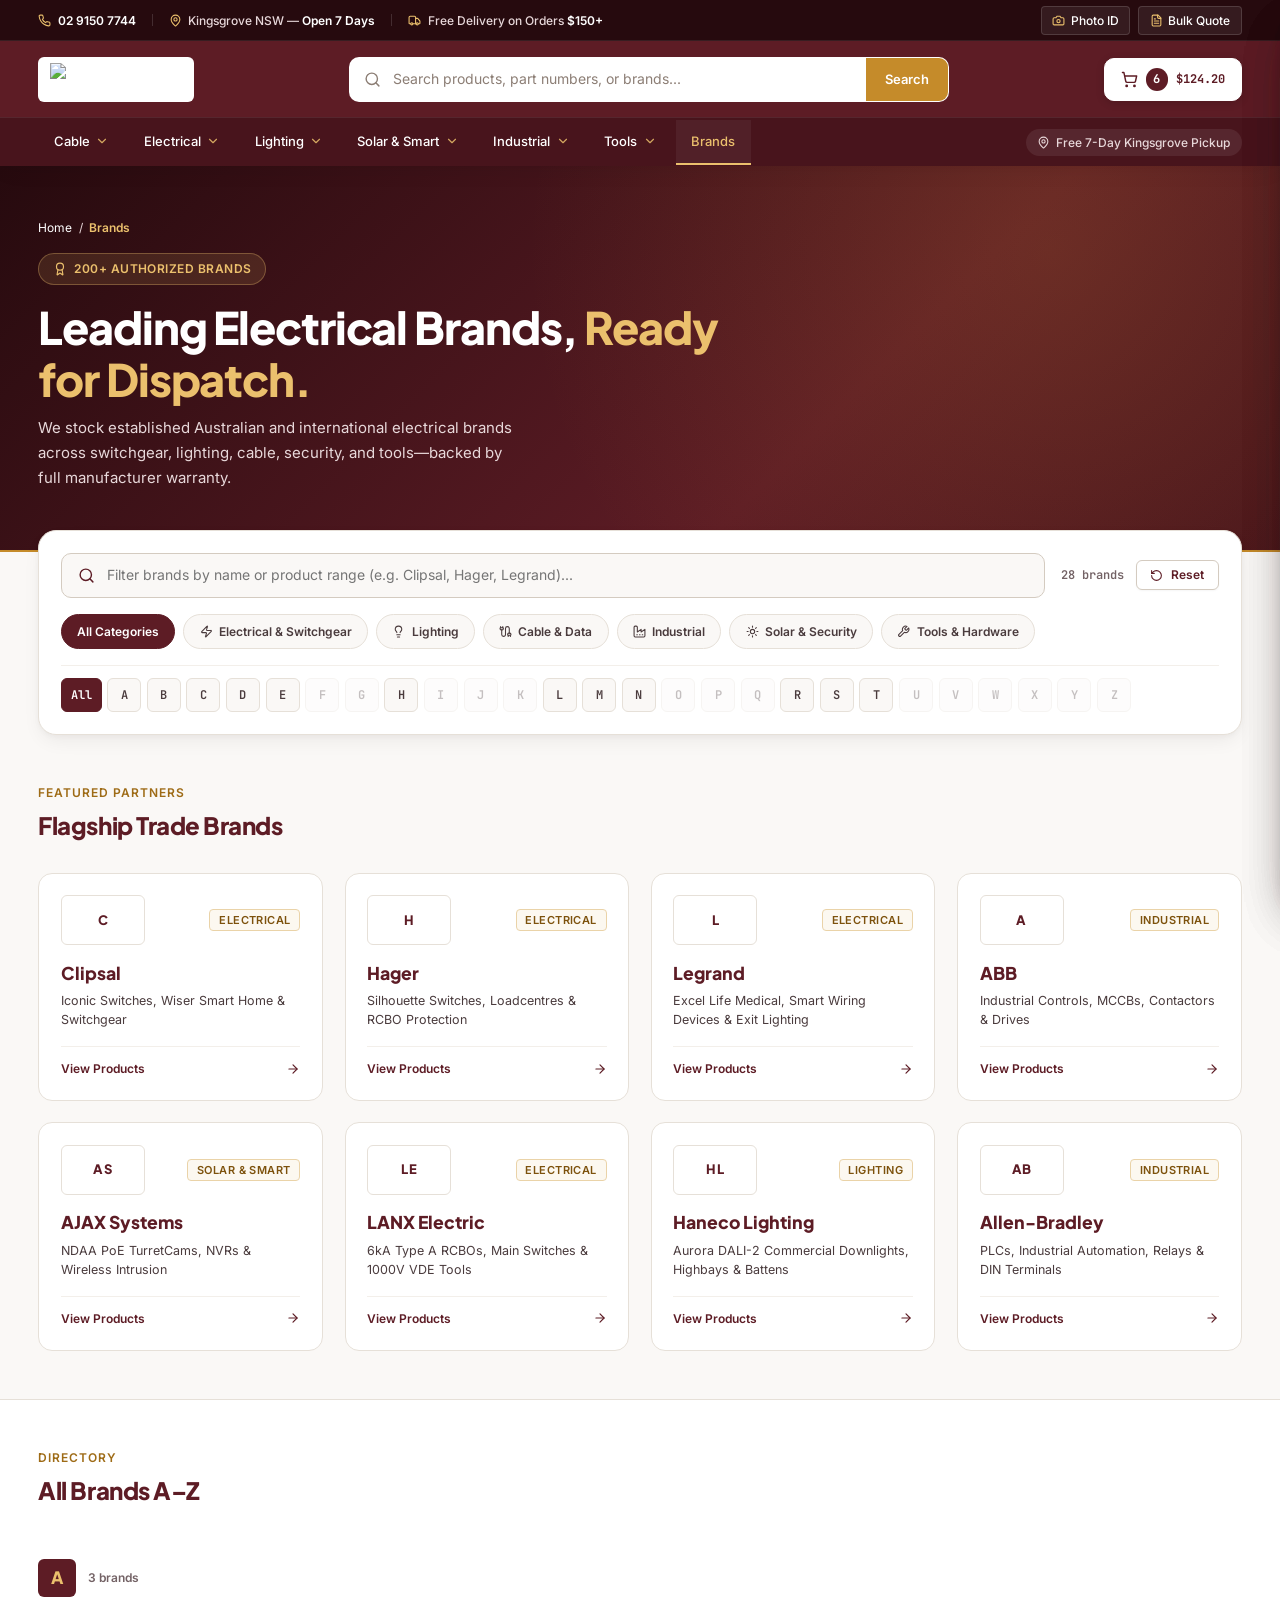
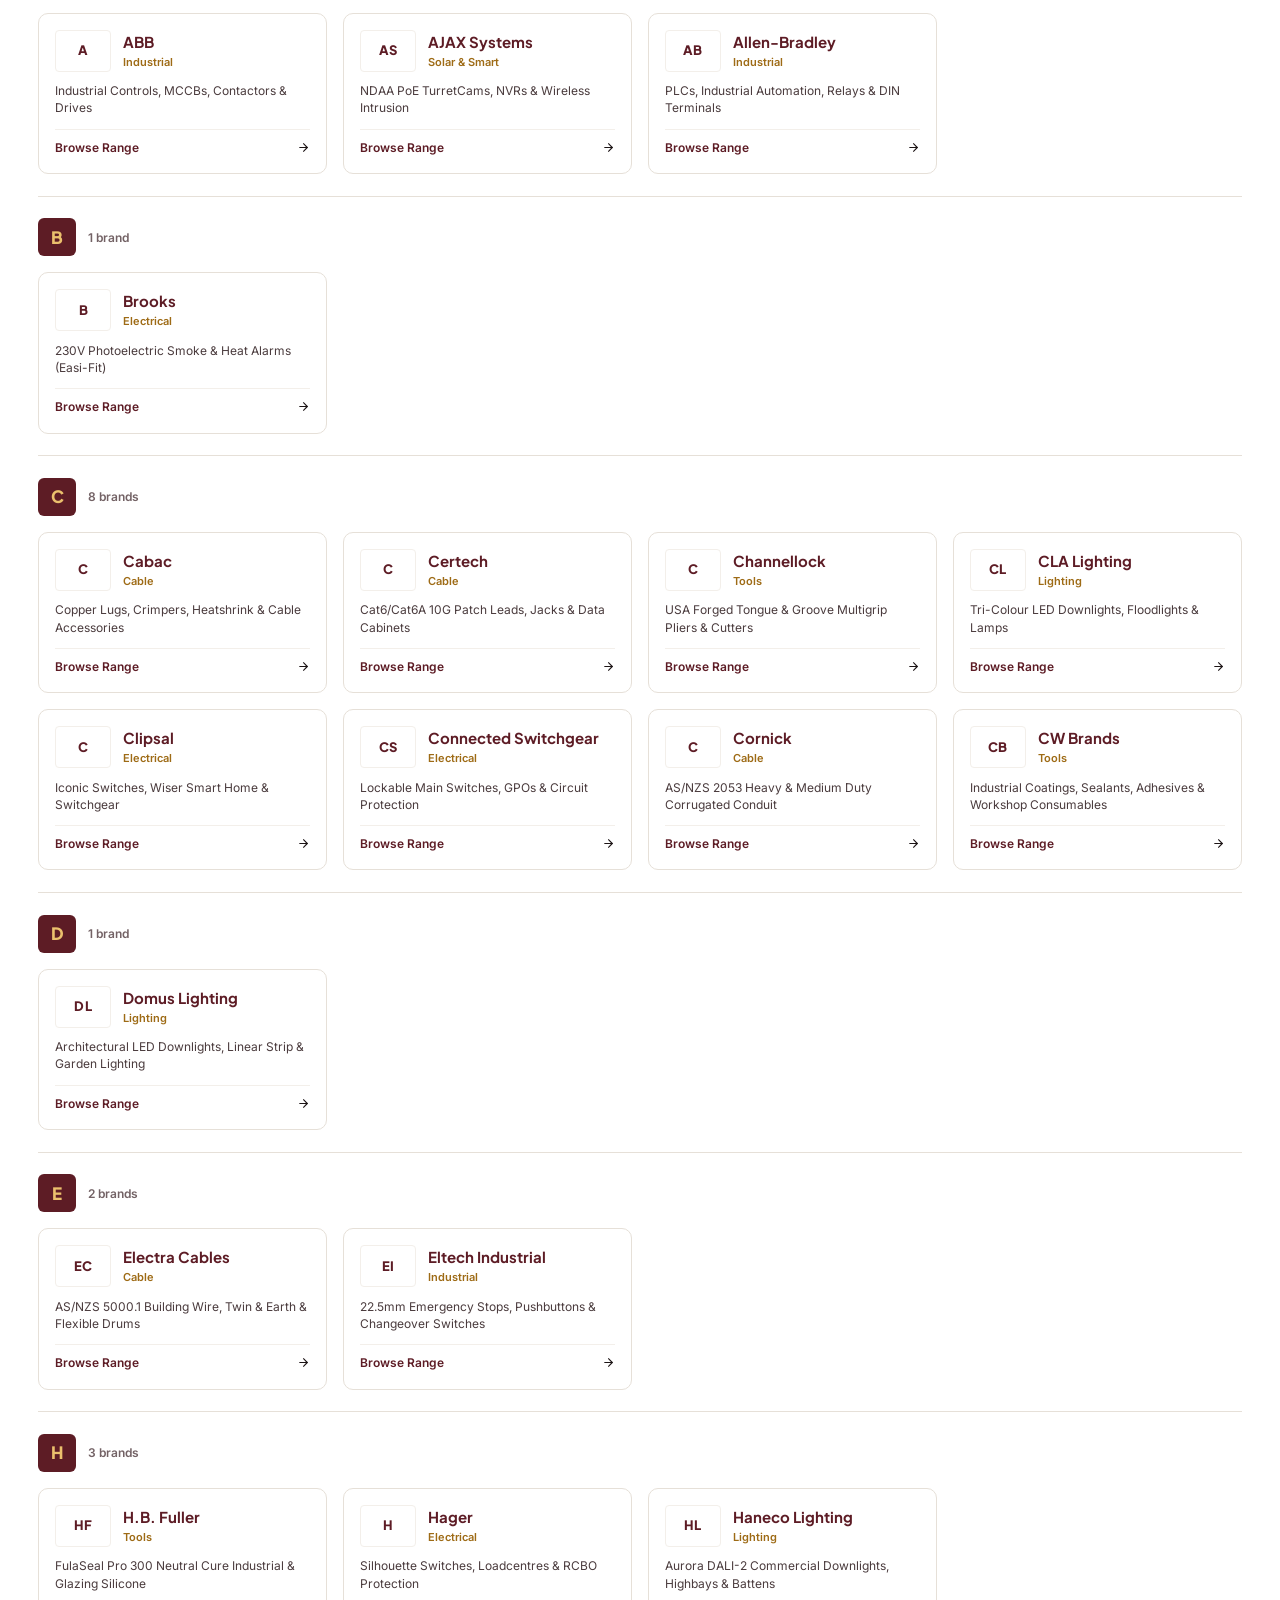
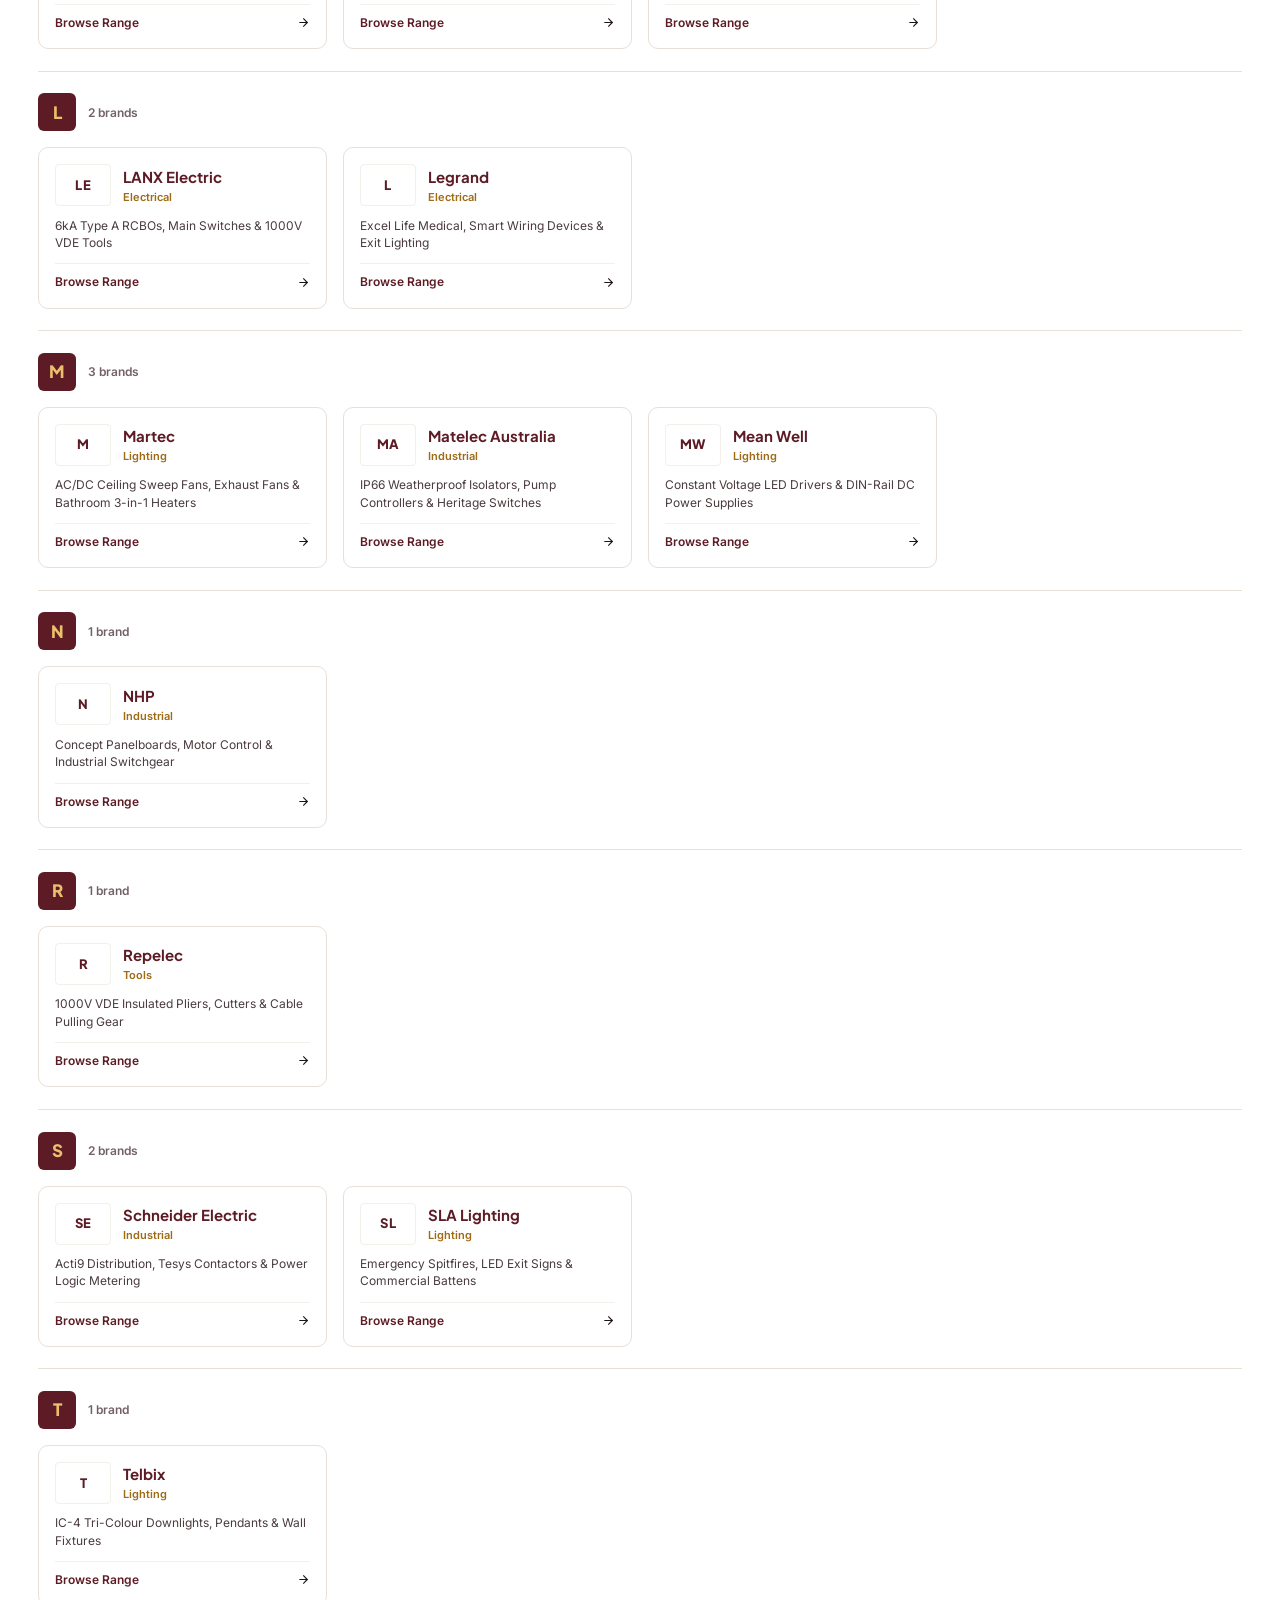
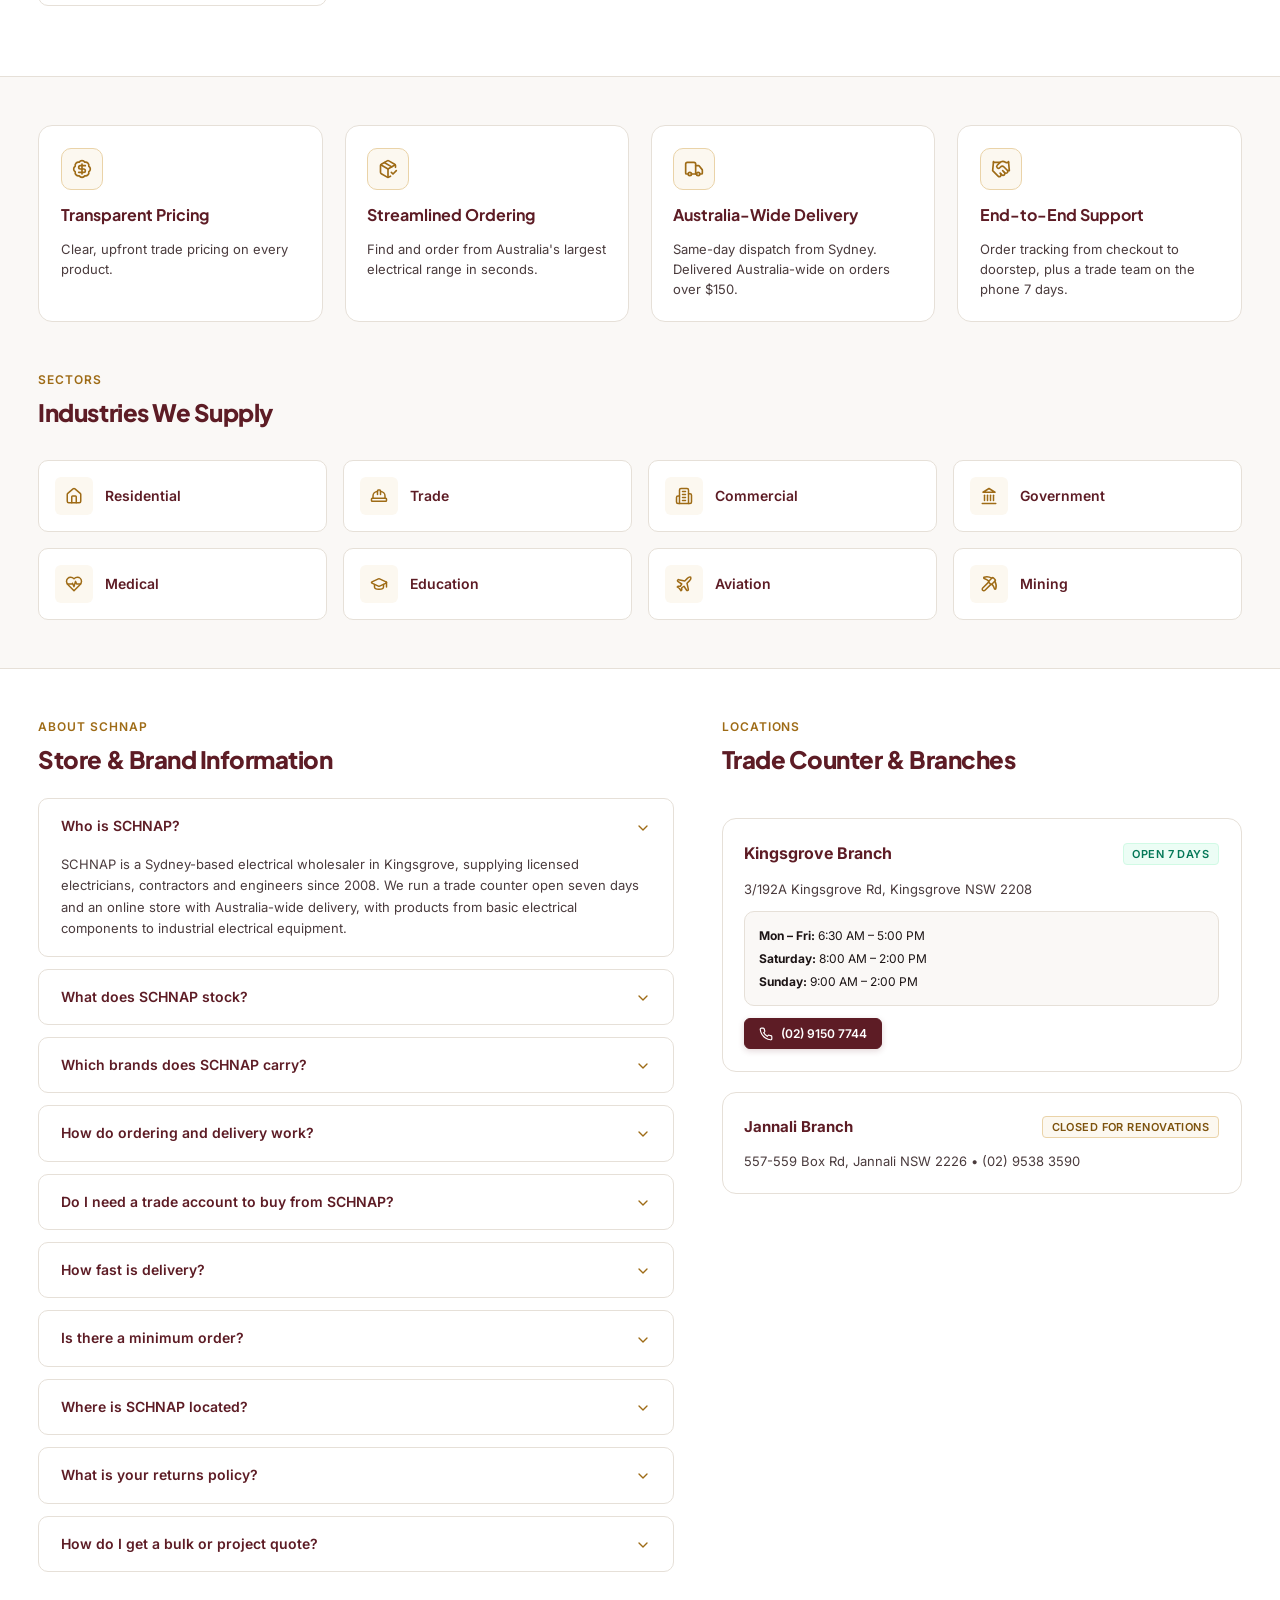
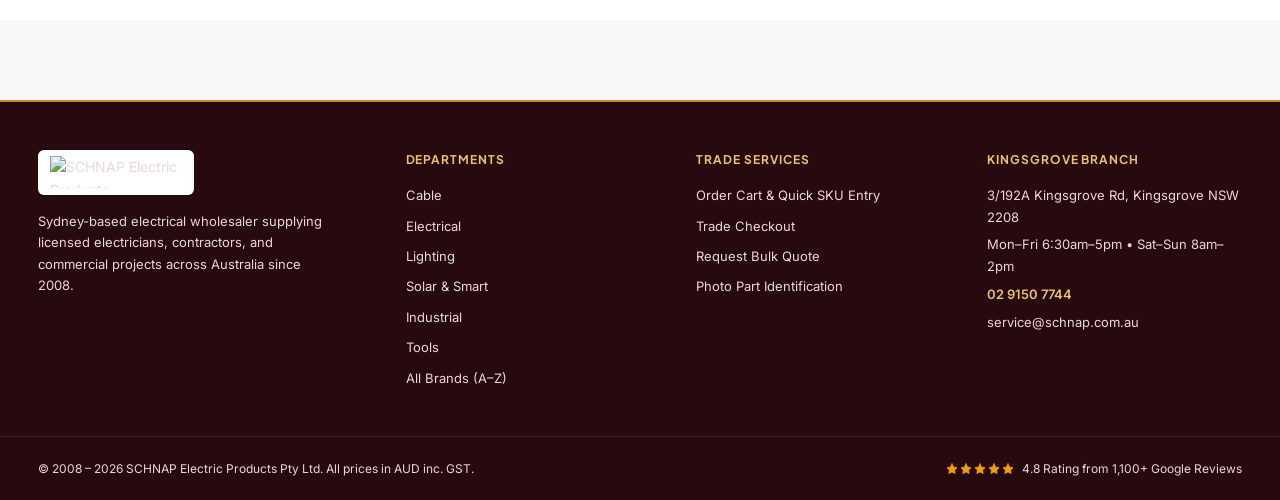
==== commit fe8cc242: "Polish storefront pages and styles; deploy to GitHub Pages on push (commerce.situs.id) Co-Authored-B" ====
--- a/brands.html
+++ b/brands.html
@@ -3,8 +3,8 @@
 <head>
   <meta charset="UTF-8" />
   <meta name="viewport" content="width=device-width, initial-scale=1.0" />
-  <title>Brands — 200+ Authorized Electrical &amp; Trade Brands | SCHNAP Electric Products</title>
-  <meta name="description" content="Explore 200+ leading electrical brands stocked by SCHNAP Electric Products including Hager, Clipsal, Legrand, ABB, AJAX, LANX, Haneco, Connected Switchgear, and Matelec. Same-day dispatch from Sydney &amp; $150+ Australia-wide delivery." />
+  <title>Brands — Authorized Electrical &amp; Trade Brands | SCHNAP Electric Products</title>
+  <meta name="description" content="Explore 200+ leading electrical brands stocked by SCHNAP Electric Products including Hager, Clipsal, Legrand, ABB, AJAX, LANX, Haneco, Connected Switchgear, and Matelec." />
   <link rel="icon" href="https://d35gtgjy55l0bn.cloudfront.net/images/logos/169/schnap.png" />
   <link rel="stylesheet" href="assets/css/tokens.css" />
   <link rel="stylesheet" href="assets/css/base.css" />
@@ -12,89 +12,46 @@
   <link rel="stylesheet" href="assets/css/checkout.css" />
 </head>
 <body>
-  <!-- Global Sticky Header & 6-Pillar Mega-Menu -->
+  <!-- Global Sticky Header & 3-Level Mega-Menu -->
   <div id="site-shell-header"></div>
 
   <main>
-    <!-- Brands Hero Banner -->
+    <!-- Clean, Spacious Brands Hero -->
     <section class="brands-hero">
       <div class="container">
         <nav class="breadcrumb-nav" aria-label="Breadcrumb" style="color:var(--text-on-dark-muted)">
-          <a href="index.html" style="color:var(--color-white)">Trade Home</a>
+          <a href="index.html" style="color:var(--color-white)">Home</a>
           <span>/</span>
-          <span style="color:#FF7A80;font-weight:700">Brands</span>
+          <span style="color:var(--color-gold-400);font-weight:600">Brands</span>
         </nav>
 
-        <div class="hero-grid" style="align-items:end;gap:2rem">
-          <div>
-            <div class="hero-eyebrow">
-              <i data-lucide="award" data-lucide-size="14"></i>
-              <span>200+ AUTHORIZED ELECTRICAL BRANDS • GENUINE MANUFACTURER WARRANTY</span>
-            </div>
-            <h1 class="hero-title" style="margin-bottom:0.75rem">
-              Leading Electrical Brands for <span>Licensed Australian Tradies.</span>
-            </h1>
-            <p class="hero-subtitle" style="margin-bottom:1.25rem">
-              SCHNAP supplies established Australian and international electrical brands across circuit protection, designer switches &amp; GPOs, commercial LED lighting, cables, CCTV, smoke alarms, and industrial automation. Dispatched same-day from our Kingsgrove NSW warehouse or ready for 7-day counter pickup.
-            </p>
-            <div style="display:flex;align-items:center;gap:0.75rem;flex-wrap:wrap">
-              <a href="#brands-directory-anchor" class="btn btn-primary">
-                <i data-lucide="search" data-lucide-size="16"></i>
-                <span>Browse A–Z Brand Directory</span>
-              </a>
-              <button type="button" class="btn btn-outline" style="background:rgba(255,255,255,0.1);color:#fff;border-color:rgba(255,255,255,0.28)" data-open-drawer="quote">
-                <i data-lucide="file-text" data-lucide-size="16"></i>
-                <span>Request Multi-Brand Project Quote</span>
-              </button>
-              <button type="button" class="btn btn-emerald" data-open-drawer="photo">
-                <i data-lucide="camera" data-lucide-size="16"></i>
-                <span>Send Us a Photo (Part ID)</span>
-              </button>
-            </div>
-          </div>
-
-          <div class="hero-feature-panel" style="padding:1.25rem">
-            <div style="display:flex;align-items:center;justify-content:space-between;gap:0.5rem">
-              <span class="badge badge-discount">AUTHORIZED STOCKIST</span>
-              <span class="badge badge-slate mono" style="background:rgba(255,255,255,0.12);color:#fff;border-color:rgba(255,255,255,0.2)">
-                dispatch=product_features.view_all • /brands
-              </span>
-            </div>
-            <div style="display:grid;grid-template-columns:1fr 1fr;gap:0.85rem;padding-top:0.25rem">
-              <div style="background:rgba(53,13,19,0.75);border:1px solid rgba(255,255,255,0.14);border-radius:var(--radius-md);padding:0.85rem">
-                <div class="mono" style="font-size:1.35rem;font-weight:800;color:#fff">200+</div>
-                <div style="font-size:11px;color:var(--text-on-dark-muted)">Trade &amp; Industrial Brands</div>
-              </div>
-              <div style="background:rgba(53,13,19,0.75);border:1px solid rgba(255,255,255,0.14);border-radius:var(--radius-md);padding:0.85rem">
-                <div class="mono" style="font-size:1.35rem;font-weight:800;color:#FF7A80">29,000+</div>
-                <div style="font-size:11px;color:var(--text-on-dark-muted)">Active Catalog SKUs</div>
-              </div>
-              <div style="background:rgba(53,13,19,0.75);border:1px solid rgba(255,255,255,0.14);border-radius:var(--radius-md);padding:0.85rem">
-                <div class="mono" style="font-size:1.35rem;font-weight:800;color:#fff">100 Days</div>
-                <div style="font-size:11px;color:var(--text-on-dark-muted)">Easy Trade Returns</div>
-              </div>
-              <div style="background:rgba(53,13,19,0.75);border:1px solid rgba(255,255,255,0.14);border-radius:var(--radius-md);padding:0.85rem">
-                <div class="mono" style="font-size:1.35rem;font-weight:800;color:#34D399">Open 7 Days</div>
-                <div style="font-size:11px;color:var(--text-on-dark-muted)">Kingsgrove Trade Counter</div>
-              </div>
-            </div>
-          </div>
+        <div style="max-width:680px;padding-block:0.5rem">
+          <div class="hero-eyebrow">
+            <i data-lucide="award" data-lucide-size="14"></i>
+            <span>200+ Authorized Brands</span>
+          </div>
+          <h1 class="hero-title" style="margin-bottom:0.75rem">
+            Leading Electrical Brands, <span>Ready for Dispatch.</span>
+          </h1>
+          <p class="hero-subtitle" style="margin-bottom:0">
+            We stock established Australian and international electrical brands across switchgear, lighting, cable, security, and tools—backed by full manufacturer warranty.
+          </p>
         </div>
       </div>
     </section>
 
     <!-- Interactive Filter, Search & Alphabetical A–Z Bar -->
     <section class="container" id="brands-directory-anchor">
-      <div class="brands-filter-bar" role="region" aria-label="Filter and search brands">
+      <div class="brands-filter-bar" role="region" aria-label="Filter brands">
         <div class="brands-search-row">
           <div class="brands-search-input-wrap">
-            <i data-lucide="search" data-lucide-size="18" style="color:#5D1C25"></i>
+            <i data-lucide="search" data-lucide-size="17" style="color:#5D1C25"></i>
             <input
               type="search"
               id="brands-filter-input"
               class="brands-search-input"
-              placeholder="Filter brands by name, product range, or specialty (e.g. Clipsal, Hager, Legrand, RCBO, DALI, Conduit)..."
-              aria-label="Filter brands by name or specialty"
+              placeholder="Filter brands by name or product range (e.g. Clipsal, Hager, Legrand)..."
+              aria-label="Filter brands"
             />
             <button type="button" class="btn btn-ghost btn-sm" id="brands-clear-btn" style="display:none">
               <i data-lucide="x" data-lucide-size="14"></i>
@@ -102,51 +59,50 @@
             </button>
           </div>
 
-          <div style="display:flex;align-items:center;gap:0.65rem;flex-wrap:wrap">
-            <span class="mono" style="font-size:12px;font-weight:700;color:#5D1C25" id="brands-count-summary">
-              Showing 28 featured &amp; A–Z brands
+          <div style="display:flex;align-items:center;gap:0.75rem">
+            <span class="mono" style="font-size:12px;font-weight:600;color:var(--text-muted)" id="brands-count-summary">
+              28 brands
             </span>
             <button type="button" class="btn btn-outline btn-sm" id="brands-reset-all-btn">
               <i data-lucide="rotate-ccw" data-lucide-size="13"></i>
-              <span>Reset Filter</span>
+              <span>Reset</span>
             </button>
           </div>
         </div>
 
-        <!-- Trade Category Discipline Pills -->
+        <!-- Wrapped Category Filter Pills (Zero Horizontal Scroll) -->
         <div class="subcat-pills-bar" style="padding-top:0" id="brands-category-pills">
           <button type="button" class="subcat-pill is-active" data-brand-cat="all">
-            <i data-lucide="layout-grid" data-lucide-size="13"></i>
-            <span>All Trade Disciplines</span>
+            <span>All Categories</span>
           </button>
           <button type="button" class="subcat-pill" data-brand-cat="Electrical">
             <i data-lucide="zap" data-lucide-size="13"></i>
-            <span>Switchgear &amp; Wiring Devices</span>
+            <span>Electrical &amp; Switchgear</span>
           </button>
           <button type="button" class="subcat-pill" data-brand-cat="Lighting">
             <i data-lucide="lightbulb" data-lucide-size="13"></i>
-            <span>LED &amp; Commercial Lighting</span>
+            <span>Lighting</span>
           </button>
           <button type="button" class="subcat-pill" data-brand-cat="Cable">
             <i data-lucide="cable" data-lucide-size="13"></i>
-            <span>Cable, Conduit &amp; Data</span>
+            <span>Cable &amp; Data</span>
           </button>
           <button type="button" class="subcat-pill" data-brand-cat="Industrial">
             <i data-lucide="factory" data-lucide-size="13"></i>
-            <span>Industrial &amp; Automation</span>
+            <span>Industrial</span>
           </button>
           <button type="button" class="subcat-pill" data-brand-cat="Solar & Smart">
             <i data-lucide="sun" data-lucide-size="13"></i>
-            <span>Solar, CCTV &amp; Smart</span>
+            <span>Solar &amp; Security</span>
           </button>
           <button type="button" class="subcat-pill" data-brand-cat="Tools">
             <i data-lucide="wrench" data-lucide-size="13"></i>
-            <span>1000V Tools &amp; Site Supplies</span>
-          </button>
-        </div>
-
-        <!-- Alphabetical A–Z Quick-Jump Filter Bar -->
-        <div class="alphabet-bar" id="brands-alphabet-bar" aria-label="Filter brands by starting letter"></div>
+            <span>Tools &amp; Hardware</span>
+          </button>
+        </div>
+
+        <!-- Alphabetical A–Z Quick-Jump Bar -->
+        <div class="alphabet-bar" id="brands-alphabet-bar" aria-label="Filter by starting letter"></div>
       </div>
     </section>
 
@@ -155,13 +111,9 @@
       <div class="container">
         <div class="section-header">
           <div>
-            <div class="section-eyebrow">High-Velocity Contractor Ranges</div>
-            <h2 class="section-title">Flagship Electrical &amp; Trade Brands</h2>
-          </div>
-          <a href="category.html?category_id=4257&slug=electrical.html" class="btn btn-outline btn-sm">
-            <span>Shop All 29,000+ SKUs</span>
-            <i data-lucide="arrow-right" data-lucide-size="14"></i>
-          </a>
+            <div class="section-eyebrow">Featured Partners</div>
+            <h2 class="section-title">Flagship Trade Brands</h2>
+          </div>
         </div>
 
         <div class="brand-spotlight-grid" id="brands-spotlight-mount"></div>
@@ -173,40 +125,29 @@
       <div class="container">
         <div class="section-header">
           <div>
-            <div class="section-eyebrow">Alphabetical Brand Index • Direct Catalog &amp; Live Store Links</div>
-            <h2 class="section-title">A–Z Authorized Brands Directory</h2>
-          </div>
-          <span class="badge badge-emerald">
-            <i data-lucide="shield-check" data-lucide-size="13"></i>
-            <span>100% Genuine Manufacturer Warranty</span>
-          </span>
+            <div class="section-eyebrow">Directory</div>
+            <h2 class="section-title">All Brands A–Z</h2>
+          </div>
         </div>
 
         <div id="brands-az-directory-mount"></div>
       </div>
     </section>
 
-    <!-- 4-Pillar Trade Value Propositions (From https://www.schnap.com.au/brands) -->
+    <!-- 4-Pillar Trade Value Propositions -->
     <section class="section-block">
       <div class="container">
+        <div class="value-props-grid" id="brands-value-props-mount"></div>
+      </div>
+    </section>
+
+    <!-- Industries Supported Grid -->
+    <section class="section-block" style="padding-top:0">
+      <div class="container">
         <div class="section-header">
           <div>
-            <div class="section-eyebrow">The SCHNAP Trade Advantage</div>
-            <h2 class="section-title">Built Around the Way Electricians Work</h2>
-          </div>
-        </div>
-
-        <div class="value-props-grid" id="brands-value-props-mount"></div>
-      </div>
-    </section>
-
-    <!-- Industries Supported Grid (From https://www.schnap.com.au/brands) -->
-    <section class="section-block" style="padding-top:0">
-      <div class="container">
-        <div class="section-header">
-          <div>
-            <div class="section-eyebrow">Nationwide Project &amp; Maintenance Supply</div>
-            <h2 class="section-title">Industries Supported Across Australia</h2>
+            <div class="section-eyebrow">Sectors</div>
+            <h2 class="section-title">Industries We Supply</h2>
           </div>
         </div>
 
@@ -214,62 +155,50 @@
       </div>
     </section>
 
-    <!-- SCHNAP Brand & Trade Information + Branch Directory (From https://www.schnap.com.au/brands) -->
+    <!-- SCHNAP Brand Information + Branch Directory -->
     <section class="section-block" style="background:var(--color-white);border-top:1px solid var(--border-subtle)">
       <div class="container">
-        <div class="hero-grid" style="grid-template-columns:1.15fr 0.85fr;align-items:start;gap:2.5rem">
-          <div>
-            <div class="section-eyebrow">SCHNAP Electric Products • Since 2008</div>
-            <h2 class="section-title" style="margin-bottom:1.25rem">About Our Brands, Stock &amp; Trade Fulfillment</h2>
+        <div class="hero-grid" style="grid-template-columns:1.1fr 0.9fr;align-items:start;gap:3rem">
+          <div>
+            <div class="section-eyebrow">About SCHNAP</div>
+            <h2 class="section-title" style="margin-bottom:1.25rem">Store &amp; Brand Information</h2>
             <div class="faq-list" id="brands-faq-mount"></div>
           </div>
 
           <div style="display:flex;flex-direction:column;gap:1.25rem">
             <div>
-              <div class="section-eyebrow">Sydney Trade Counters &amp; National Dispatch</div>
-              <h2 class="section-title" style="margin-bottom:1.25rem">Trade Branches &amp; Direct Support</h2>
+              <div class="section-eyebrow">Locations</div>
+              <h2 class="section-title" style="margin-bottom:1.25rem">Trade Counter &amp; Branches</h2>
             </div>
 
-            <div class="bento-card" style="border-color:#5D1C25">
+            <div class="bento-card">
               <div style="display:flex;align-items:center;justify-content:space-between;gap:0.5rem">
-                <span class="badge badge-navy">MAIN TRADE COUNTER &amp; WAREHOUSE</span>
-                <span class="badge badge-emerald">
-                  <i data-lucide="clock" data-lucide-size="12"></i>
-                  <span>OPEN 7 DAYS</span>
-                </span>
-              </div>
-              <h3 style="margin-top:0.25rem">Kingsgrove Branch</h3>
-              <p style="font-size:13px;color:var(--text-secondary);line-height:1.6">
-                <strong>3/192A Kingsgrove Rd, KINGSGROVE NSW 2208, Australia</strong><br />
-                Same-day Sydney dispatch &amp; free 7-day counter pickup on all orders.
+                <strong style="font-size:16px;color:#5D1C25">Kingsgrove Branch</strong>
+                <span class="badge badge-emerald">Open 7 Days</span>
+              </div>
+              <p style="font-size:13px;color:var(--text-secondary)">
+                3/192A Kingsgrove Rd, Kingsgrove NSW 2208
               </p>
               <div style="background:var(--color-slate-50);border:1px solid var(--border-subtle);border-radius:var(--radius-md);padding:0.85rem;font-size:12px;display:flex;flex-direction:column;gap:4px">
-                <div><strong>Mon – Fri:</strong> 6:30 AM to 5:00 PM</div>
-                <div><strong>Saturday:</strong> 8:00 AM to 2:00 PM</div>
-                <div><strong>Sunday:</strong> 9:00 AM to 2:00 PM</div>
-                <div style="color:var(--text-muted)">Closed on public holidays</div>
+                <div><strong>Mon – Fri:</strong> 6:30 AM – 5:00 PM</div>
+                <div><strong>Saturday:</strong> 8:00 AM – 2:00 PM</div>
+                <div><strong>Sunday:</strong> 9:00 AM – 2:00 PM</div>
               </div>
               <div style="display:flex;gap:0.65rem;flex-wrap:wrap">
                 <a href="tel:0291507744" class="btn btn-primary btn-sm">
                   <i data-lucide="phone" data-lucide-size="14"></i>
                   <span>(02) 9150 7744</span>
                 </a>
-                <a href="mailto:service@schnap.com.au" class="btn btn-outline btn-sm">
-                  <i data-lucide="mail" data-lucide-size="14"></i>
-                  <span>service@schnap.com.au</span>
-                </a>
               </div>
             </div>
 
             <div class="bento-card">
               <div style="display:flex;align-items:center;justify-content:space-between;gap:0.5rem">
-                <span class="badge badge-slate">SOUTHERN SYDNEY BRANCH</span>
-                <span class="badge badge-amber">CLOSED FOR RENOVATIONS</span>
-              </div>
-              <h3>Jannali Branch</h3>
+                <strong style="font-size:15px;color:#5D1C25">Jannali Branch</strong>
+                <span class="badge badge-amber">Closed for Renovations</span>
+              </div>
               <p style="font-size:13px;color:var(--text-secondary)">
-                <strong>557-559 Box Rd, Jannali NSW 2226, Australia</strong><br />
-                Phone: (02) 9538 3590 — All trade counter pickups and dispatches are currently serviced 7 days a week from our Kingsgrove Warehouse.
+                557-559 Box Rd, Jannali NSW 2226 • (02) 9538 3590
               </p>
             </div>
           </div>
--- a/assets/css/tokens.css
+++ b/assets/css/tokens.css
@@ -1,53 +1,56 @@
 /* ==========================================================================
-   SCHNAP Electric Products — B2B Trade Storefront Design Tokens
-   Core Palette: Deep Burgundy (#5D1C25), Pure White (#FFFFFF), Crimson Red (#EB1B24)
-   Engineered for High-Contrast On-Site Legibility (WCAG AA/AAA)
+   SCHNAP Electric Products — Refined Storefront Design Tokens
+   Core Palette:
+   - Deep Burgundy (#5D1C25) & Espresso (#23090D)
+   - Pure White (#FFFFFF) & Warm Alabaster (#FAF8F6)
+   - Recommended Accent: Burnished Brass / Warm Gold (#C58B2A / #EBC06D)
    ========================================================================== */
 
-@import url('https://fonts.googleapis.com/css2?family=Inter:wght@400;500;600;700;800&family=JetBrains+Mono:wght@400;500;600;700&family=Plus+Jakarta+Sans:wght@600;700;800&display=swap');
+@import url('https://fonts.googleapis.com/css2?family=Inter:wght@400;500;600;700&family=JetBrains+Mono:wght@400;500;600&family=Plus+Jakarta+Sans:wght@600;700;800&display=swap');
 
 :root {
   /* Core Burgundy Structural Surfaces (Anchored around #5D1C25) */
-  --color-burgundy-950: #350D13;
+  --color-burgundy-950: #260A0E;
   --color-burgundy-900: #5D1C25;
-  --color-burgundy-800: #4A151D;
-  --color-burgundy-700: #76232F;
-  --color-burgundy-600: #8F2C3A;
+  --color-burgundy-800: #48141C;
+  --color-burgundy-700: #73242F;
+  --color-burgundy-600: #8C303D;
 
-  /* Mapped to existing structural variable names for seamless compatibility */
-  --color-navy-950: #350D13;
+  /* Mapped to existing structural variable names */
+  --color-navy-950: #260A0E;
   --color-navy-900: #5D1C25;
-  --color-navy-800: #4A151D;
-  --color-navy-700: #3F1D23;
-  --color-navy-600: #5C353B;
+  --color-navy-800: #48141C;
+  --color-navy-700: #3D1E23;
+  --color-navy-600: #5E3A40;
 
-  /* Crisp White & Warm Neutral Surfaces (Anchored around #FFFFFF) */
+  /* Crisp White & Warm Architectural Neutrals (Anchored around #FFFFFF) */
   --color-white: #FFFFFF;
-  --color-slate-50: #FAF7F8;
-  --color-slate-100: #F4EDEE;
-  --color-slate-200: #E6DADC;
-  --color-slate-300: #D1BFC2;
-  --color-slate-400: #8C7276;
-  --color-slate-500: #5E4549;
+  --color-slate-50: #FAF8F6;
+  --color-slate-100: #F3EFEA;
+  --color-slate-200: #E6E0D8;
+  --color-slate-300: #D4CBC0;
+  --color-slate-400: #8C7E75;
+  --color-slate-500: #5F524B;
 
-  /* Primary Action & Highlight Accent — SCHNAP Crimson Red (#EB1B24) */
-  --color-red-50: #FEF2F2;
-  --color-red-100: #FEE2E2;
-  --color-red-200: #FECACA;
-  --color-red-400: #FF7A80; /* High-contrast luminous coral-red on dark #5D1C25 surfaces */
-  --color-red-500: #EB1B24; /* Core SCHNAP Brand Red */
-  --color-red-600: #C4121A; /* High-contrast AA text/border red on #FFFFFF surfaces */
-  --color-red-700: #9E0E15;
+  /* Recommended Complementary Accent — Burnished Brass / Warm Champagne Gold */
+  --color-gold-50: #FCF8F0;
+  --color-gold-100: #F6EBD6;
+  --color-gold-200: #EAD3A8;
+  --color-gold-300: #DFB976;
+  --color-gold-400: #EBC06D; /* Luminous champagne gold on dark #5D1C25 backgrounds */
+  --color-gold-500: #C58B2A; /* Core Burnished Brass accent */
+  --color-gold-600: #9E6B16; /* High-contrast AA brass text on light backgrounds */
+  --color-gold-700: #7D520D;
 
-  /* Mapped to existing accent token names so all components inherit #EB1B24 */
-  --color-amber-50: var(--color-red-50);
-  --color-amber-100: var(--color-red-100);
-  --color-amber-200: var(--color-red-200);
-  --color-amber-300: #FCA5A5;
-  --color-amber-400: var(--color-red-400);
-  --color-amber-500: var(--color-red-500);
-  --color-amber-600: var(--color-red-600);
-  --color-amber-700: var(--color-red-700);
+  /* Mapped to existing accent token names */
+  --color-amber-50: var(--color-gold-50);
+  --color-amber-100: var(--color-gold-100);
+  --color-amber-200: var(--color-gold-200);
+  --color-amber-300: var(--color-gold-300);
+  --color-amber-400: var(--color-gold-400);
+  --color-amber-500: var(--color-gold-500);
+  --color-amber-600: var(--color-gold-600);
+  --color-amber-700: var(--color-gold-700);
 
   /* Compliance, Stock & $150 Delivery Threshold Emerald */
   --color-emerald-50: #ECFDF5;
@@ -56,17 +59,11 @@
   --color-emerald-600: #059669;
   --color-emerald-700: #047857;
 
-  /* SCHNAP Heritage Crimson (for discount badges / alerts) */
-  --color-crimson-50: #FEF2F2;
-  --color-crimson-100: #FEE2E2;
-  --color-crimson-600: #EB1B24;
-  --color-crimson-700: #9E0E15;
-
-  /* Technical Info Accent */
-  --color-blue-50: #FEF2F2;
-  --color-blue-100: #FEE2E2;
-  --color-blue-600: #EB1B24;
-  --color-blue-700: #5D1C25;
+  /* Subtle Berry / Wine Tint for Soft Badges */
+  --color-crimson-50: #FBF4F5;
+  --color-crimson-100: #F5E4E6;
+  --color-crimson-600: #73242F;
+  --color-crimson-700: #5D1C25;
 
   /* Semantic Tokens — High-Contrast Text & Surface Pairings */
   --bg-canvas: var(--color-slate-50);
@@ -75,15 +72,15 @@
   --bg-header: var(--color-burgundy-900);
   --bg-utility: var(--color-burgundy-950);
 
-  --text-primary: #1F0A0D;
-  --text-secondary: #472429;
-  --text-muted: #6E4D52;
+  --text-primary: #1C1415;
+  --text-secondary: #4A3B3D;
+  --text-muted: #736265;
   --text-on-dark: var(--color-white);
-  --text-on-dark-muted: #F0DCE0;
+  --text-on-dark-muted: #E8D8DA;
 
   --border-subtle: var(--color-slate-200);
   --border-strong: var(--color-slate-300);
-  --border-focus: var(--color-red-500);
+  --border-focus: var(--color-gold-500);
 
   /* Typography */
   --font-sans: 'Inter', -apple-system, BlinkMacSystemFont, 'Segoe UI', Roboto, sans-serif;
@@ -102,44 +99,44 @@
   --text-3xl: 1.875rem;    /* 30px */
   --text-4xl: 2.375rem;    /* 38px */
 
-  /* Spacing Scale */
+  /* Generous Spacing Scale for Breathable Luxury-Trade Feel */
   --space-1: 0.25rem;   /* 4px */
   --space-2: 0.5rem;    /* 8px */
   --space-3: 0.75rem;   /* 12px */
   --space-4: 1rem;      /* 16px */
-  --space-5: 1.25rem;   /* 20px */
-  --space-6: 1.5rem;    /* 24px */
-  --space-8: 2rem;      /* 32px */
-  --space-10: 2.5rem;   /* 40px */
-  --space-12: 3rem;     /* 48px */
-  --space-16: 4rem;     /* 64px */
+  --space-5: 1.35rem;   /* 21.6px */
+  --space-6: 1.75rem;   /* 28px */
+  --space-8: 2.25rem;   /* 36px */
+  --space-10: 3rem;     /* 48px */
+  --space-12: 3.75rem;  /* 60px */
+  --space-16: 5rem;     /* 80px */
 
   /* Layout & Grid */
-  --container-max: 1440px;
-  --container-pad: clamp(1rem, 2.5vw, 2.25rem);
-  --header-height: 72px;
-  --nav-height: 46px;
+  --container-max: 1380px;
+  --container-pad: clamp(1.25rem, 3vw, 2.75rem);
+  --header-height: 76px;
+  --nav-height: 48px;
 
   /* Radii */
   --radius-xs: 4px;
   --radius-sm: 6px;
-  --radius-md: 8px;
-  --radius-lg: 12px;
-  --radius-xl: 16px;
+  --radius-md: 10px;
+  --radius-lg: 14px;
+  --radius-xl: 18px;
   --radius-full: 9999px;
 
-  /* Elevation & Shadows */
-  --shadow-xs: 0 1px 2px rgba(53, 13, 19, 0.05);
-  --shadow-sm: 0 1px 3px rgba(53, 13, 19, 0.08), 0 1px 2px rgba(53, 13, 19, 0.05);
-  --shadow-md: 0 4px 12px -2px rgba(53, 13, 19, 0.1), 0 2px 6px -1px rgba(53, 13, 19, 0.05);
-  --shadow-lg: 0 12px 28px -4px rgba(53, 13, 19, 0.16), 0 4px 10px -2px rgba(53, 13, 19, 0.08);
-  --shadow-xl: 0 20px 44px -8px rgba(53, 13, 19, 0.24), 0 8px 16px -4px rgba(53, 13, 19, 0.1);
-  --shadow-amber: 0 4px 16px rgba(235, 27, 36, 0.34);
+  /* Soft Architectural Elevation & Shadows */
+  --shadow-xs: 0 1px 2px rgba(28, 20, 21, 0.04);
+  --shadow-sm: 0 2px 6px rgba(28, 20, 21, 0.05);
+  --shadow-md: 0 8px 20px -4px rgba(28, 20, 21, 0.07), 0 2px 6px -1px rgba(28, 20, 21, 0.04);
+  --shadow-lg: 0 16px 32px -6px rgba(28, 20, 21, 0.1), 0 6px 12px -2px rgba(28, 20, 21, 0.05);
+  --shadow-xl: 0 24px 48px -10px rgba(28, 20, 21, 0.16), 0 10px 20px -4px rgba(28, 20, 21, 0.06);
+  --shadow-amber: 0 6px 18px rgba(93, 28, 37, 0.24);
 
   /* Transitions */
   --ease-out: cubic-bezier(0.16, 1, 0.3, 1);
-  --transition-fast: 140ms cubic-bezier(0.16, 1, 0.3, 1);
-  --transition-base: 220ms cubic-bezier(0.16, 1, 0.3, 1);
+  --transition-fast: 150ms cubic-bezier(0.16, 1, 0.3, 1);
+  --transition-base: 240ms cubic-bezier(0.16, 1, 0.3, 1);
 
   /* Z-index layers */
   --z-sticky: 100;
--- a/assets/css/base.css
+++ b/assets/css/base.css
@@ -1,6 +1,6 @@
 /* ==========================================================================
-   SCHNAP Electric Products — Base Layout, Shell, Mega-Menu, Drawers & Skeletons
-   Palette: Deep Burgundy (#5D1C25), Pure White (#FFFFFF), Crimson Red (#EB1B24)
+   SCHNAP Electric Products — Base Layout, Shell, 3-Level Mega-Menu & Drawers
+   Palette: Deep Burgundy (#5D1C25), Pure White (#FFFFFF), Burnished Brass (#C58B2A)
    ========================================================================== */
 
 *, *::before, *::after {
@@ -18,7 +18,7 @@
 body {
   font-family: var(--font-sans);
   font-size: var(--text-base);
-  line-height: 1.5;
+  line-height: 1.6;
   color: var(--text-primary);
   background-color: var(--bg-canvas);
   -webkit-font-smoothing: antialiased;
@@ -100,12 +100,12 @@
   display: inline-flex;
   align-items: center;
   justify-content: center;
-  gap: var(--space-2);
+  gap: 0.5rem;
   font-family: var(--font-sans);
   font-weight: 600;
   font-size: var(--text-base);
   line-height: 1;
-  padding: 0.6875rem 1.125rem;
+  padding: 0.72rem 1.25rem;
   border-radius: var(--radius-md);
   border: 1px solid transparent;
   transition: all var(--transition-fast);
@@ -114,19 +114,20 @@
 }
 
 .btn:focus-visible {
-  outline: 2px solid var(--color-red-500);
+  outline: 2px solid var(--color-gold-500);
   outline-offset: 2px;
 }
 
 .btn-primary {
-  background: linear-gradient(180deg, #EB1B24 0%, #C4121A 100%);
-  color: var(--color-white);
-  border-color: #C4121A;
-  box-shadow: 0 1px 2px rgba(93, 28, 37, 0.18), inset 0 1px 0 rgba(255, 255, 255, 0.22);
+  background: #5D1C25;
+  color: var(--color-white);
+  border-color: #5D1C25;
+  box-shadow: 0 2px 6px rgba(93, 28, 37, 0.18);
 }
 
 .btn-primary:hover {
-  background: linear-gradient(180deg, #C4121A 0%, #9E0E15 100%);
+  background: #48141C;
+  border-color: #48141C;
   transform: translateY(-1px);
   box-shadow: var(--shadow-amber);
 }
@@ -136,13 +137,14 @@
 }
 
 .btn-navy {
+  background: #260A0E;
+  color: var(--color-white);
+  border-color: #260A0E;
+}
+
+.btn-navy:hover {
   background: #5D1C25;
-  color: var(--color-white);
-  border-color: #4A151D;
-}
-
-.btn-navy:hover {
-  background: #4A151D;
+  border-color: #5D1C25;
 }
 
 .btn-outline {
@@ -168,24 +170,24 @@
 }
 
 .btn-emerald {
-  background: var(--color-emerald-600);
-  color: var(--color-white);
-  border-color: var(--color-emerald-700);
+  background: var(--color-gold-500);
+  color: var(--color-white);
+  border-color: var(--color-gold-600);
 }
 
 .btn-emerald:hover {
-  background: var(--color-emerald-700);
+  background: var(--color-gold-600);
 }
 
 .btn-sm {
   font-size: var(--text-xs);
-  padding: 0.45rem 0.75rem;
+  padding: 0.48rem 0.85rem;
   border-radius: var(--radius-sm);
 }
 
 .btn-lg {
   font-size: var(--text-md);
-  padding: 0.875rem 1.5rem;
+  padding: 0.9rem 1.6rem;
   border-radius: var(--radius-md);
 }
 
@@ -194,24 +196,24 @@
   align-items: center;
   gap: 0.3rem;
   font-size: var(--text-2xs);
-  font-weight: 700;
-  letter-spacing: 0.03em;
+  font-weight: 600;
+  letter-spacing: 0.04em;
   text-transform: uppercase;
-  padding: 0.22rem 0.5rem;
+  padding: 0.24rem 0.55rem;
   border-radius: var(--radius-xs);
   line-height: 1.1;
 }
 
 .badge-amber {
-  background: var(--color-red-50);
-  color: var(--color-red-700);
-  border: 1px solid var(--color-red-200);
+  background: var(--color-gold-50);
+  color: var(--color-gold-700);
+  border: 1px solid var(--color-gold-200);
 }
 
 .badge-discount {
-  background: linear-gradient(135deg, #EB1B24 0%, #5D1C25 100%);
-  color: var(--color-white);
-  box-shadow: 0 2px 6px rgba(235, 27, 36, 0.28);
+  background: #5D1C25;
+  color: var(--color-gold-300);
+  border: 1px solid rgba(235, 192, 109, 0.35);
 }
 
 .badge-emerald {
@@ -227,18 +229,18 @@
 
 .badge-slate {
   background: var(--color-slate-100);
-  color: #5D1C25;
+  color: var(--text-secondary);
   border: 1px solid var(--color-slate-200);
 }
 
 /* ==========================================================================
-   Top Trade Utility Bar
+   Top Utility Bar — Clean, Minimal & Uncluttered
    ========================================================================== */
 .trade-utility-bar {
   background: var(--bg-utility);
   color: var(--text-on-dark-muted);
   font-size: var(--text-xs);
-  border-bottom: 1px solid rgba(255, 255, 255, 0.1);
+  border-bottom: 1px solid rgba(255, 255, 255, 0.08);
   position: relative;
   z-index: calc(var(--z-sticky) + 2);
 }
@@ -248,7 +250,7 @@
   align-items: center;
   justify-content: space-between;
   gap: var(--space-4);
-  min-height: 36px;
+  min-height: 38px;
   padding-block: 0.35rem;
   flex-wrap: wrap;
 }
@@ -263,7 +265,7 @@
 .trade-fact {
   display: inline-flex;
   align-items: center;
-  gap: 0.375rem;
+  gap: 0.4rem;
   color: var(--text-on-dark-muted);
   font-weight: 500;
 }
@@ -274,20 +276,16 @@
 }
 
 .trade-fact svg {
-  width: 14px;
-  height: 14px;
-  color: #FF7A80;
+  width: 13px;
+  height: 13px;
+  color: var(--color-gold-400);
   flex-shrink: 0;
-}
-
-.trade-fact--emerald svg {
-  color: #34D399;
 }
 
 .trade-utility-divider {
   width: 1px;
   height: 12px;
-  background: rgba(255, 255, 255, 0.16);
+  background: rgba(255, 255, 255, 0.14);
 }
 
 .trade-utility-actions {
@@ -301,78 +299,29 @@
   align-items: center;
   gap: 0.35rem;
   font-size: var(--text-xs);
-  font-weight: 600;
-  color: var(--color-white);
-  background: rgba(255, 255, 255, 0.09);
-  border: 1px solid rgba(255, 255, 255, 0.16);
-  padding: 0.25rem 0.625rem;
+  font-weight: 500;
+  color: var(--color-white);
+  background: rgba(255, 255, 255, 0.07);
+  border: 1px solid rgba(255, 255, 255, 0.14);
+  padding: 0.25rem 0.65rem;
   border-radius: var(--radius-xs);
   transition: all var(--transition-fast);
 }
 
 .utility-action-btn:hover {
-  background: #EB1B24;
-  border-color: #EB1B24;
-  color: var(--color-white);
+  background: rgba(235, 192, 109, 0.16);
+  border-color: var(--color-gold-400);
+  color: var(--color-gold-300);
 }
 
 .utility-action-btn svg {
   width: 13px;
   height: 13px;
-  color: #FF7A80;
-}
-
-.utility-action-btn:hover svg {
-  color: var(--color-white);
-}
-
-/* Live Edge Proxy Telemetry Indicator */
-.edge-telemetry-pill {
-  display: inline-flex;
-  align-items: center;
-  gap: 0.375rem;
-  font-family: var(--font-mono);
-  font-size: 11px;
-  padding: 0.2rem 0.55rem;
-  border-radius: var(--radius-full);
-  background: rgba(16, 185, 129, 0.14);
-  border: 1px solid rgba(16, 185, 129, 0.35);
-  color: #6EE7B7;
-  cursor: pointer;
-  transition: all var(--transition-fast);
-}
-
-.edge-telemetry-pill:hover {
-  background: rgba(16, 185, 129, 0.24);
-}
-
-.edge-telemetry-dot {
-  width: 7px;
-  height: 7px;
-  border-radius: 50%;
-  background: var(--color-emerald-500);
-  box-shadow: 0 0 0 3px rgba(16, 185, 129, 0.25);
-  animation: pulse-dot 2s infinite;
-}
-
-.edge-telemetry-pill.is-seed {
-  background: rgba(235, 27, 36, 0.2);
-  border-color: rgba(255, 122, 128, 0.45);
-  color: #FFD1D4;
-}
-
-.edge-telemetry-pill.is-seed .edge-telemetry-dot {
-  background: #EB1B24;
-  box-shadow: 0 0 0 3px rgba(235, 27, 36, 0.3);
-}
-
-@keyframes pulse-dot {
-  0%, 100% { opacity: 1; }
-  50% { opacity: 0.45; }
+  color: var(--color-gold-400);
 }
 
 /* ==========================================================================
-   Sticky Trade Header & Search Bar
+   Sticky Main Header & Search Bar
    ========================================================================== */
 .site-header {
   position: sticky;
@@ -389,7 +338,7 @@
   align-items: center;
   gap: var(--space-6);
   min-height: var(--header-height);
-  padding-block: var(--space-3);
+  padding-block: 0.85rem;
 }
 
 .brand-logo-link {
@@ -400,45 +349,23 @@
 
 .brand-logo-wrap {
   background: var(--color-white);
-  padding: 0.35rem 0.65rem;
-  border-radius: var(--radius-md);
+  padding: 0.4rem 0.75rem;
+  border-radius: var(--radius-sm);
   display: flex;
   align-items: center;
   justify-content: center;
-  box-shadow: 0 2px 8px rgba(0, 0, 0, 0.25);
 }
 
 .brand-logo-wrap img {
-  height: 34px;
+  height: 32px;
   width: auto;
   object-fit: contain;
-}
-
-.brand-tagline {
-  display: flex;
-  flex-direction: column;
-  line-height: 1.15;
-}
-
-.brand-tagline__title {
-  font-family: var(--font-display);
-  font-weight: 800;
-  font-size: var(--text-xs);
-  letter-spacing: 0.06em;
-  text-transform: uppercase;
-  color: var(--color-white);
-}
-
-.brand-tagline__sub {
-  font-size: 11px;
-  color: var(--text-on-dark-muted);
-  font-family: var(--font-mono);
 }
 
 /* Search Bar & Instant Dropdown */
 .header-search-wrap {
   position: relative;
-  max-width: 680px;
+  max-width: 600px;
   width: 100%;
   justify-self: center;
 }
@@ -448,18 +375,18 @@
   align-items: center;
   background: var(--color-white);
   border-radius: var(--radius-md);
-  border: 2px solid transparent;
+  border: 1px solid rgba(255, 255, 255, 0.2);
   overflow: hidden;
   transition: border-color var(--transition-fast), box-shadow var(--transition-fast);
 }
 
 .header-search-form:focus-within {
-  border-color: #EB1B24;
-  box-shadow: 0 0 0 3px rgba(235, 27, 36, 0.28);
+  border-color: var(--color-gold-400);
+  box-shadow: 0 0 0 3px rgba(235, 192, 109, 0.28);
 }
 
 .header-search-icon {
-  padding-left: 0.875rem;
+  padding-left: 0.9rem;
   color: var(--color-slate-400);
   display: flex;
   align-items: center;
@@ -479,44 +406,33 @@
   color: var(--color-slate-400);
 }
 
-.header-search-kbd {
-  font-family: var(--font-mono);
-  font-size: 11px;
-  color: #5D1C25;
-  background: var(--color-slate-100);
-  border: 1px solid var(--color-slate-200);
-  padding: 0.15rem 0.4rem;
-  border-radius: var(--radius-xs);
-  margin-right: var(--space-2);
-}
-
 .header-search-submit {
-  background: #EB1B24;
-  color: var(--color-white);
-  font-weight: 700;
+  background: var(--color-gold-500);
+  color: var(--color-white);
+  font-weight: 600;
   font-size: var(--text-sm);
-  padding: 0.68rem 1.15rem;
+  padding: 0.68rem 1.2rem;
   height: 100%;
   transition: background var(--transition-fast);
 }
 
 .header-search-submit:hover {
-  background: #C4121A;
+  background: var(--color-gold-600);
 }
 
 /* Instant Search Dropdown */
 .search-dropdown {
   position: absolute;
-  top: calc(100% + 6px);
+  top: calc(100% + 8px);
   left: 0;
   right: 0;
   background: var(--color-white);
   color: var(--text-primary);
-  border: 1px solid var(--border-strong);
+  border: 1px solid var(--border-subtle);
   border-radius: var(--radius-lg);
   box-shadow: var(--shadow-xl);
   z-index: var(--z-dropdown);
-  max-height: 480px;
+  max-height: 460px;
   overflow-y: auto;
   display: none;
 }
@@ -529,7 +445,7 @@
   display: flex;
   align-items: center;
   justify-content: space-between;
-  padding: 0.625rem 1rem;
+  padding: 0.65rem 1rem;
   background: var(--color-slate-50);
   border-bottom: 1px solid var(--border-subtle);
   font-size: var(--text-xs);
@@ -542,7 +458,7 @@
   grid-template-columns: 48px 1fr auto;
   align-items: center;
   gap: var(--space-3);
-  padding: 0.65rem 1rem;
+  padding: 0.7rem 1rem;
   border-bottom: 1px solid var(--color-slate-100);
   transition: background var(--transition-fast);
 }
@@ -568,8 +484,8 @@
 .search-dropdown-sku {
   font-family: var(--font-mono);
   font-size: 11px;
-  font-weight: 700;
-  color: #C4121A;
+  font-weight: 600;
+  color: var(--color-gold-600);
 }
 
 .search-dropdown-title {
@@ -614,10 +530,10 @@
   display: inline-flex;
   align-items: center;
   gap: 0.5rem;
-  padding: 0.5rem 0.85rem;
+  padding: 0.55rem 0.95rem;
   border-radius: var(--radius-md);
-  background: rgba(255, 255, 255, 0.1);
-  border: 1px solid rgba(255, 255, 255, 0.18);
+  background: rgba(255, 255, 255, 0.08);
+  border: 1px solid rgba(255, 255, 255, 0.16);
   color: var(--color-white);
   font-size: var(--text-sm);
   font-weight: 600;
@@ -625,28 +541,30 @@
 }
 
 .header-action-btn:hover {
-  background: rgba(255, 255, 255, 0.18);
-  border-color: rgba(255, 255, 255, 0.32);
+  background: rgba(255, 255, 255, 0.16);
+  border-color: rgba(255, 255, 255, 0.3);
 }
 
 .header-cart-btn {
-  background: linear-gradient(180deg, #EB1B24 0%, #C4121A 100%);
-  border-color: #FF7A80;
-  padding: 0.5rem 1rem;
-  box-shadow: 0 2px 10px rgba(235, 27, 36, 0.4);
-}
-
-.header-cart-btn:hover {
-  background: linear-gradient(180deg, #C4121A 0%, #9E0E15 100%);
-  border-color: var(--color-white);
-}
-
-.cart-badge-count {
   background: var(--color-white);
   color: #5D1C25;
+  border-color: var(--color-white);
+  padding: 0.55rem 1rem;
+  box-shadow: 0 2px 8px rgba(0, 0, 0, 0.16);
+}
+
+.header-cart-btn:hover {
+  background: var(--color-gold-50);
+  border-color: var(--color-gold-300);
+  color: #5D1C25;
+}
+
+.cart-badge-count {
+  background: #5D1C25;
+  color: var(--color-white);
   font-family: var(--font-mono);
   font-size: var(--text-xs);
-  font-weight: 800;
+  font-weight: 700;
   padding: 0.12rem 0.45rem;
   border-radius: var(--radius-full);
   min-width: 22px;
@@ -660,12 +578,11 @@
 }
 
 /* ==========================================================================
-   6-Pillar Mega-Menu Bar
+   3-Level Mega-Menu Bar (Zero Horizontal Scroll)
    ========================================================================== */
 .mega-nav-bar {
-  background: #4A151D;
-  border-top: 1px solid rgba(255, 255, 255, 0.1);
-  border-bottom: 1px solid rgba(53, 13, 19, 0.7);
+  background: #48141C;
+  border-top: 1px solid rgba(255, 255, 255, 0.08);
   position: relative;
 }
 
@@ -674,19 +591,15 @@
   align-items: center;
   justify-content: space-between;
   min-height: var(--nav-height);
-  gap: var(--space-2);
+  gap: var(--space-3);
+  flex-wrap: wrap;
 }
 
 .mega-nav-list {
   display: flex;
   align-items: center;
+  flex-wrap: wrap;
   gap: 0.25rem;
-  overflow-x: auto;
-  scrollbar-width: none;
-}
-
-.mega-nav-list::-webkit-scrollbar {
-  display: none;
 }
 
 .mega-nav-item {
@@ -696,11 +609,11 @@
 .mega-nav-link {
   display: inline-flex;
   align-items: center;
-  gap: 0.4rem;
-  padding: 0.65rem 0.9rem;
+  gap: 0.35rem;
+  padding: 0.7rem 0.95rem;
   color: var(--color-white);
   font-size: var(--text-sm);
-  font-weight: 600;
+  font-weight: 500;
   border-bottom: 2px solid transparent;
   transition: all var(--transition-fast);
   white-space: nowrap;
@@ -709,19 +622,19 @@
 .mega-nav-link:hover,
 .mega-nav-item:hover .mega-nav-link,
 .mega-nav-link.is-active {
-  color: var(--color-white);
-  background: rgba(235, 27, 36, 0.22);
-  border-bottom-color: #EB1B24;
+  color: var(--color-gold-400);
+  background: rgba(255, 255, 255, 0.05);
+  border-bottom-color: var(--color-gold-400);
 }
 
 .mega-nav-link svg {
-  width: 15px;
-  height: 15px;
-  color: #FF7A80;
-  opacity: 0.95;
-}
-
-/* Mega-Menu Dropdown Panel */
+  width: 14px;
+  height: 14px;
+  color: var(--color-gold-400);
+  opacity: 0.85;
+}
+
+/* 3-Level Mega-Menu Dropdown Panel */
 .mega-panel {
   position: absolute;
   top: 100%;
@@ -729,7 +642,7 @@
   right: 0;
   background: var(--color-white);
   color: var(--text-primary);
-  border-bottom: 3px solid #EB1B24;
+  border-bottom: 3px solid var(--color-gold-500);
   box-shadow: var(--shadow-xl);
   opacity: 0;
   visibility: hidden;
@@ -749,8 +662,8 @@
 
 .mega-panel-inner {
   display: grid;
-  grid-template-columns: 260px 1fr 280px;
-  gap: var(--space-6);
+  grid-template-columns: 230px 1fr;
+  gap: var(--space-8);
   padding-block: var(--space-6);
 }
 
@@ -769,82 +682,83 @@
   font-size: var(--text-lg);
   font-weight: 800;
   color: #5D1C25;
-  margin-bottom: var(--space-2);
+  margin-bottom: 0.35rem;
 }
 
 .mega-panel-intro p {
   font-size: var(--text-xs);
-  color: var(--text-muted);
+  color: var(--text-secondary);
   margin-bottom: var(--space-4);
 }
 
-.mega-subcat-grid {
+/* 3-Level Columns inside Mega-Menu */
+.mega-tree-grid {
   display: grid;
-  grid-template-columns: repeat(3, 1fr);
-  gap: var(--space-2) var(--space-4);
+  grid-template-columns: repeat(4, 1fr);
+  gap: var(--space-6);
   align-content: start;
 }
 
-.mega-subcat-link {
-  display: flex;
+.mega-group {
+  display: flex;
+  flex-direction: column;
+  gap: 0.55rem;
+}
+
+.mega-group-title {
+  font-family: var(--font-display);
+  font-size: var(--text-sm);
+  font-weight: 700;
+  color: #5D1C25;
+  padding-bottom: 0.45rem;
+  border-bottom: 1px solid var(--border-subtle);
+  display: inline-flex;
   align-items: center;
   justify-content: space-between;
-  padding: 0.55rem 0.75rem;
-  border-radius: var(--radius-sm);
-  border: 1px solid var(--color-slate-100);
-  font-size: var(--text-sm);
+}
+
+.mega-group-title:hover {
+  color: var(--color-gold-600);
+}
+
+.mega-group-list {
+  display: flex;
+  flex-direction: column;
+  gap: 0.35rem;
+}
+
+.mega-leaf-link {
+  font-size: var(--text-xs);
+  color: var(--text-secondary);
+  padding: 0.2rem 0;
+  display: inline-flex;
+  align-items: center;
+  gap: 0.35rem;
+  transition: color var(--transition-fast), transform var(--transition-fast);
+}
+
+.mega-leaf-link:hover {
+  color: #5D1C25;
   font-weight: 600;
-  color: var(--text-primary);
-  transition: all var(--transition-fast);
-}
-
-.mega-subcat-link:hover {
-  background: var(--color-red-50);
-  border-color: var(--color-red-200);
-  color: #C4121A;
   transform: translateX(2px);
 }
 
-.mega-panel-promo {
-  background: linear-gradient(145deg, #5D1C25 0%, #350D13 100%);
-  color: var(--color-white);
-  border-radius: var(--radius-lg);
-  padding: var(--space-5);
-  display: flex;
-  flex-direction: column;
-  justify-content: space-between;
-}
-
-.mega-panel-promo h4 {
-  font-size: var(--text-md);
-  font-weight: 700;
-  margin-block: var(--space-2);
-}
-
-.mega-panel-promo p {
-  font-size: var(--text-xs);
+.mega-nav-right {
+  display: flex;
+  align-items: center;
+  gap: var(--space-3);
+  font-size: var(--text-xs);
+}
+
+.delivery-rule-chip {
+  display: inline-flex;
+  align-items: center;
+  gap: 0.4rem;
+  padding: 0.25rem 0.7rem;
+  border-radius: var(--radius-full);
+  background: rgba(255, 255, 255, 0.08);
   color: var(--text-on-dark-muted);
-  margin-bottom: var(--space-4);
-}
-
-.mega-nav-right {
-  display: flex;
-  align-items: center;
-  gap: var(--space-3);
-  font-size: var(--text-xs);
-}
-
-.delivery-rule-chip {
-  display: inline-flex;
-  align-items: center;
-  gap: 0.4rem;
-  padding: 0.25rem 0.65rem;
-  border-radius: var(--radius-full);
-  background: rgba(255, 255, 255, 0.12);
-  border: 1px solid rgba(255, 255, 255, 0.22);
-  color: var(--color-white);
-  font-weight: 600;
-  white-space: nowrap;
+  font-weight: 500;
 }
 
 /* ==========================================================================
@@ -853,7 +767,7 @@
 .drawer-backdrop {
   position: fixed;
   inset: 0;
-  background: rgba(53, 13, 19, 0.65);
+  background: rgba(28, 20, 21, 0.55);
   backdrop-filter: blur(3px);
   z-index: var(--z-drawer);
   opacity: 0;
@@ -871,7 +785,7 @@
   top: 0;
   right: 0;
   bottom: 0;
-  width: min(460px, 100vw);
+  width: min(440px, 100vw);
   background: var(--color-white);
   color: var(--text-primary);
   z-index: calc(var(--z-drawer) + 1);
@@ -893,7 +807,6 @@
   padding: var(--space-4) var(--space-5);
   background: #5D1C25;
   color: var(--color-white);
-  border-bottom: 2px solid #EB1B24;
 }
 
 .drawer-title {
@@ -901,13 +814,13 @@
   align-items: center;
   gap: var(--space-2);
   font-family: var(--font-display);
-  font-size: var(--text-lg);
+  font-size: var(--text-md);
   font-weight: 700;
 }
 
 .drawer-close-btn {
-  width: 34px;
-  height: 34px;
+  width: 32px;
+  height: 32px;
   border-radius: var(--radius-sm);
   display: inline-flex;
   align-items: center;
@@ -918,8 +831,7 @@
 }
 
 .drawer-close-btn:hover {
-  background: #EB1B24;
-  color: var(--color-white);
+  background: rgba(255, 255, 255, 0.24);
 }
 
 /* $150 Delivery Threshold Progress Bar */
@@ -940,8 +852,8 @@
   justify-content: space-between;
   gap: var(--space-2);
   font-size: var(--text-xs);
-  font-weight: 600;
-  color: #5D1C25;
+  font-weight: 500;
+  color: var(--text-secondary);
   margin-bottom: 0.4rem;
 }
 
@@ -951,7 +863,7 @@
 
 .delivery-progress-track {
   width: 100%;
-  height: 8px;
+  height: 6px;
   background: var(--color-slate-200);
   border-radius: var(--radius-full);
   overflow: hidden;
@@ -959,13 +871,13 @@
 
 .delivery-progress-fill {
   height: 100%;
-  background: linear-gradient(90deg, #EB1B24 0%, #5D1C25 100%);
+  background: linear-gradient(90deg, var(--color-gold-500) 0%, #5D1C25 100%);
   border-radius: var(--radius-full);
-  transition: width 300ms var(--ease-out), background 300ms ease;
+  transition: width 300ms var(--ease-out);
 }
 
 .delivery-threshold-box.is-unlocked .delivery-progress-fill {
-  background: linear-gradient(90deg, var(--color-emerald-500) 0%, var(--color-emerald-600) 100%);
+  background: var(--color-emerald-500);
 }
 
 .drawer-body {
@@ -986,7 +898,7 @@
 /* Mini-Cart Line Items */
 .mini-cart-item {
   display: grid;
-  grid-template-columns: 60px 1fr auto;
+  grid-template-columns: 56px 1fr auto;
   gap: var(--space-3);
   padding-block: var(--space-3);
   border-bottom: 1px solid var(--border-subtle);
@@ -994,8 +906,8 @@
 }
 
 .mini-cart-thumb {
-  width: 60px;
-  height: 60px;
+  width: 56px;
+  height: 56px;
   border-radius: var(--radius-sm);
   border: 1px solid var(--border-subtle);
   background: var(--color-white);
@@ -1010,8 +922,8 @@
 .mini-cart-sku {
   font-family: var(--font-mono);
   font-size: 11px;
-  color: #C4121A;
-  font-weight: 700;
+  color: var(--color-gold-600);
+  font-weight: 600;
 }
 
 .mini-cart-title {
@@ -1048,7 +960,7 @@
 
 .mini-cart-remove {
   font-size: 11px;
-  color: var(--color-slate-500);
+  color: var(--text-muted);
   padding: 2px 4px;
   display: inline-flex;
   align-items: center;
@@ -1056,7 +968,7 @@
 }
 
 .mini-cart-remove:hover {
-  color: #EB1B24;
+  color: #5D1C25;
 }
 
 .mini-cart-summary-row {
@@ -1082,7 +994,7 @@
   border-radius: var(--radius-sm);
   background: var(--color-white);
   overflow: hidden;
-  height: 34px;
+  height: 36px;
 }
 
 .qty-stepper__btn {
@@ -1091,7 +1003,7 @@
   display: inline-flex;
   align-items: center;
   justify-content: center;
-  font-weight: 700;
+  font-weight: 600;
   color: #5D1C25;
   background: var(--color-slate-50);
   transition: background var(--transition-fast), color var(--transition-fast);
@@ -1103,14 +1015,14 @@
 }
 
 .qty-stepper__input {
-  width: 40px;
+  width: 38px;
   height: 100%;
   border: none;
   border-inline: 1px solid var(--border-subtle);
   text-align: center;
   font-family: var(--font-mono);
   font-size: var(--text-xs);
-  font-weight: 700;
+  font-weight: 600;
   color: var(--text-primary);
   outline: none;
 }
@@ -1126,7 +1038,7 @@
   display: flex;
   flex-direction: column;
   gap: var(--space-2);
-  max-width: 380px;
+  max-width: 360px;
   width: calc(100vw - 2rem);
   pointer-events: none;
 }
@@ -1138,19 +1050,15 @@
   gap: var(--space-3);
   padding: 0.85rem 1rem;
   border-radius: var(--radius-md);
-  background: #350D13;
-  color: var(--color-white);
-  border-left: 4px solid #EB1B24;
+  background: #260A0E;
+  color: var(--color-white);
+  border-left: 3px solid var(--color-gold-400);
   box-shadow: var(--shadow-lg);
   animation: toast-in 200ms var(--ease-out);
 }
 
 .toast--success {
   border-left-color: var(--color-emerald-500);
-}
-
-.toast--error {
-  border-left-color: #EB1B24;
 }
 
 .toast-content {
@@ -1167,16 +1075,16 @@
 @keyframes toast-in {
   from {
     opacity: 0;
-    transform: translateY(12px) scale(0.97);
+    transform: translateY(10px);
   }
   to {
     opacity: 1;
-    transform: translateY(0) scale(1);
+    transform: translateY(0);
   }
 }
 
 /* ==========================================================================
-   Deterministic Skeleton Shimmer Screens
+   Skeleton Shimmer Screens
    ========================================================================== */
 .skeleton {
   background: linear-gradient(
@@ -1203,12 +1111,12 @@
   display: flex;
   flex-direction: column;
   gap: var(--space-3);
-  height: 390px;
+  height: 360px;
 }
 
 .skeleton-img {
   width: 100%;
-  height: 180px;
+  height: 170px;
   border-radius: var(--radius-md);
 }
 
@@ -1226,71 +1134,55 @@
 }
 
 .skeleton-btn {
-  height: 38px;
+  height: 36px;
   width: 100%;
   margin-top: auto;
 }
 
 /* ==========================================================================
-   Site Footer
+   Site Footer — Clean & Purposeful
    ========================================================================== */
 .site-footer {
-  background: #350D13;
+  background: #260A0E;
   color: var(--text-on-dark-muted);
-  border-top: 4px solid #EB1B24;
+  border-top: 2px solid var(--color-gold-500);
   margin-top: var(--space-16);
 }
 
 .footer-top {
   display: grid;
-  grid-template-columns: 1.4fr repeat(3, 1fr);
+  grid-template-columns: 1.3fr repeat(3, 1fr);
   gap: var(--space-8);
-  padding-block: var(--space-12);
-  border-bottom: 1px solid rgba(255, 255, 255, 0.1);
+  padding-block: var(--space-10);
+  border-bottom: 1px solid rgba(255, 255, 255, 0.08);
 }
 
 .footer-col h4 {
   font-family: var(--font-display);
-  font-size: var(--text-sm);
+  font-size: var(--text-xs);
   font-weight: 700;
   text-transform: uppercase;
-  letter-spacing: 0.05em;
-  color: var(--color-white);
+  letter-spacing: 0.08em;
+  color: var(--color-gold-400);
   margin-bottom: var(--space-4);
 }
 
 .footer-links {
   display: flex;
   flex-direction: column;
-  gap: 0.55rem;
+  gap: 0.6rem;
   font-size: var(--text-sm);
 }
 
 .footer-links a {
   display: inline-flex;
   align-items: center;
-  gap: 0.35rem;
+  gap: 0.4rem;
+  color: var(--text-on-dark-muted);
 }
 
 .footer-links a:hover {
-  color: #FF7A80;
-}
-
-.footer-counter-card {
-  background: rgba(255, 255, 255, 0.06);
-  border: 1px solid rgba(255, 255, 255, 0.14);
-  border-radius: var(--radius-lg);
-  padding: var(--space-4);
-  margin-top: var(--space-4);
-  font-size: var(--text-xs);
-}
-
-.footer-counter-card strong {
-  color: var(--color-white);
-  display: flex;
-  align-items: center;
-  gap: 0.35rem;
-  margin-bottom: 4px;
+  color: var(--color-white);
 }
 
 .footer-bottom {
@@ -1317,10 +1209,10 @@
     max-width: 100%;
   }
   .mega-panel-inner {
-    grid-template-columns: 1fr 2fr;
+    grid-template-columns: 1fr;
   }
-  .mega-panel-promo {
-    display: none;
+  .mega-tree-grid {
+    grid-template-columns: repeat(2, 1fr);
   }
   .footer-top {
     grid-template-columns: repeat(2, 1fr);
@@ -1332,12 +1224,10 @@
   .trade-utility-divider:nth-child(n+4) {
     display: none;
   }
-  .brand-tagline {
-    display: none;
-  }
   .cart-badge-subtotal {
     display: none;
   }
+  .mega-tree-grid,
   .footer-top {
     grid-template-columns: 1fr;
   }
--- a/assets/css/catalog.css
+++ b/assets/css/catalog.css
@@ -1,25 +1,24 @@
 /* ==========================================================================
-   SCHNAP Electric Products — Catalog, Home, Brands Page, Product Cards,
-   Table View, PDP & QuickView Styles
-   Palette: Deep Burgundy (#5D1C25), Pure White (#FFFFFF), Crimson Red (#EB1B24)
+   SCHNAP Electric Products — Catalog, Home, Brands Page, Product Cards & PDP
+   Palette: Deep Burgundy (#5D1C25), Pure White (#FFFFFF), Burnished Brass (#C58B2A)
    ========================================================================== */
 
 /* ==========================================================================
-   1. Home Page Hero & Bento Grid
+   1. Refined Hero Banner
    ========================================================================== */
 .hero-section {
-  background: radial-gradient(circle at 82% 20%, rgba(235, 27, 36, 0.28) 0%, transparent 48%),
-              linear-gradient(135deg, #350D13 0%, #5D1C25 58%, #4A151D 100%);
+  background: radial-gradient(circle at 80% 25%, rgba(197, 139, 42, 0.16) 0%, transparent 50%),
+              linear-gradient(135deg, #260A0E 0%, #5D1C25 65%, #48141C 100%);
   color: var(--color-white);
-  border-bottom: 2px solid #EB1B24;
-  padding-block: clamp(2rem, 4vw, 3.5rem);
+  border-bottom: 1px solid rgba(235, 192, 109, 0.25);
+  padding-block: clamp(2.5rem, 5vw, 4.25rem);
   position: relative;
   overflow: hidden;
 }
 
 .hero-grid {
   display: grid;
-  grid-template-columns: 1.2fr 0.8fr;
+  grid-template-columns: 1.15fr 0.85fr;
   gap: var(--space-8);
   align-items: center;
 }
@@ -27,44 +26,38 @@
 .hero-eyebrow {
   display: inline-flex;
   align-items: center;
-  gap: var(--space-2);
-  background: rgba(235, 27, 36, 0.22);
-  border: 1px solid rgba(255, 122, 128, 0.45);
-  color: var(--color-white);
-  font-family: var(--font-mono);
-  font-size: var(--text-xs);
-  font-weight: 600;
-  padding: 0.3rem 0.75rem;
+  gap: 0.45rem;
+  background: rgba(235, 192, 109, 0.12);
+  border: 1px solid rgba(235, 192, 109, 0.32);
+  color: var(--color-gold-400);
+  font-size: var(--text-xs);
+  font-weight: 600;
+  letter-spacing: 0.04em;
+  text-transform: uppercase;
+  padding: 0.35rem 0.85rem;
   border-radius: var(--radius-full);
   margin-bottom: var(--space-4);
 }
 
-.hero-eyebrow svg {
-  color: #FF7A80;
-}
-
 .hero-title {
   font-family: var(--font-display);
-  font-size: clamp(1.875rem, 3.4vw, 2.85rem);
+  font-size: clamp(2rem, 3.5vw, 2.9rem);
   font-weight: 800;
-  line-height: 1.12;
+  line-height: 1.15;
   letter-spacing: -0.025em;
   margin-bottom: var(--space-4);
 }
 
 .hero-title span {
-  color: #FF7A80;
-  text-decoration: underline;
-  text-decoration-color: #EB1B24;
-  text-underline-offset: 6px;
+  color: var(--color-gold-400);
 }
 
 .hero-subtitle {
   font-size: var(--text-md);
   color: var(--text-on-dark-muted);
-  max-width: 60ch;
+  max-width: 54ch;
   margin-bottom: var(--space-6);
-  line-height: 1.6;
+  line-height: 1.65;
 }
 
 .hero-ctas {
@@ -78,9 +71,9 @@
 .hero-trust-strip {
   display: grid;
   grid-template-columns: repeat(3, 1fr);
-  gap: var(--space-3);
+  gap: var(--space-4);
   padding-top: var(--space-5);
-  border-top: 1px solid rgba(255, 255, 255, 0.14);
+  border-top: 1px solid rgba(255, 255, 255, 0.12);
 }
 
 .hero-trust-item {
@@ -90,10 +83,10 @@
 }
 
 .hero-trust-val {
-  font-family: var(--font-mono);
-  font-size: var(--text-lg);
+  font-family: var(--font-display);
+  font-size: var(--text-xl);
   font-weight: 800;
-  color: var(--color-white);
+  color: var(--color-gold-400);
 }
 
 .hero-trust-label {
@@ -101,16 +94,11 @@
   color: var(--text-on-dark-muted);
 }
 
-/* Right Hero Trade Dispatch Card */
 .hero-feature-panel {
-  background: rgba(255, 255, 255, 0.06);
-  border: 1px solid rgba(255, 255, 255, 0.18);
+  background: rgba(255, 255, 255, 0.05);
+  border: 1px solid rgba(255, 255, 255, 0.14);
   border-radius: var(--radius-xl);
-  padding: var(--space-5);
-  backdrop-filter: blur(8px);
-  display: flex;
-  flex-direction: column;
-  gap: var(--space-4);
+  padding: var(--space-4);
   box-shadow: var(--shadow-xl);
 }
 
@@ -118,9 +106,8 @@
   position: relative;
   border-radius: var(--radius-lg);
   overflow: hidden;
-  background: #350D13;
-  border: 1px solid rgba(255, 255, 255, 0.14);
-  aspect-ratio: 16 / 9;
+  background: #260A0E;
+  aspect-ratio: 16 / 10;
 }
 
 .hero-banner-media img {
@@ -129,50 +116,7 @@
   object-fit: cover;
 }
 
-.hero-quick-sku-box {
-  background: rgba(53, 13, 19, 0.88);
-  border: 1px solid rgba(255, 255, 255, 0.16);
-  border-radius: var(--radius-lg);
-  padding: var(--space-4);
-}
-
-.hero-quick-sku-box h3 {
-  font-size: var(--text-sm);
-  font-weight: 700;
-  margin-bottom: var(--space-2);
-  display: flex;
-  align-items: center;
-  justify-content: space-between;
-}
-
-.hero-quick-tags {
-  display: flex;
-  flex-wrap: wrap;
-  gap: 0.4rem;
-}
-
-.hero-quick-tag {
-  font-family: var(--font-mono);
-  font-size: 11px;
-  font-weight: 600;
-  padding: 0.28rem 0.6rem;
-  border-radius: var(--radius-xs);
-  background: rgba(255, 255, 255, 0.1);
-  border: 1px solid rgba(255, 255, 255, 0.18);
-  color: var(--color-white);
-  transition: all var(--transition-fast);
-  display: inline-flex;
-  align-items: center;
-  gap: 4px;
-}
-
-.hero-quick-tag:hover {
-  background: #EB1B24;
-  border-color: #EB1B24;
-  color: var(--color-white);
-}
-
-/* Section Headers */
+/* Section Headers — Spacious & Clean */
 .section-block {
   padding-block: var(--space-10);
 }
@@ -187,12 +131,11 @@
 }
 
 .section-eyebrow {
-  font-family: var(--font-mono);
-  font-size: var(--text-xs);
-  font-weight: 700;
+  font-size: var(--text-xs);
+  font-weight: 600;
   text-transform: uppercase;
-  letter-spacing: 0.06em;
-  color: #C4121A;
+  letter-spacing: 0.08em;
+  color: var(--color-gold-600);
   margin-bottom: 4px;
 }
 
@@ -204,13 +147,7 @@
   letter-spacing: -0.02em;
 }
 
-/* 6-Pillar Interactive Category Bento Grid */
-.bento-grid {
-  display: grid;
-  grid-template-columns: repeat(3, 1fr);
-  gap: var(--space-5);
-}
-
+/* Cards & Bento Containers */
 .bento-card {
   background: var(--color-white);
   border: 1px solid var(--border-subtle);
@@ -219,111 +156,22 @@
   display: flex;
   flex-direction: column;
   justify-content: space-between;
-  gap: var(--space-4);
-  position: relative;
-  overflow: hidden;
+  gap: var(--space-3);
   transition: transform var(--transition-base), box-shadow var(--transition-base), border-color var(--transition-base);
 }
 
-.bento-card::before {
-  content: '';
-  position: absolute;
-  top: 0;
-  left: 0;
-  right: 0;
-  height: 3px;
-  background: #EB1B24;
-  transform: scaleX(0);
-  transform-origin: left;
-  transition: transform var(--transition-base);
-}
-
 .bento-card:hover {
-  transform: translateY(-3px);
-  box-shadow: var(--shadow-lg);
-  border-color: #5D1C25;
-}
-
-.bento-card:hover::before {
-  transform: scaleX(1);
-}
-
-.bento-card-top {
-  display: flex;
-  align-items: flex-start;
-  justify-content: space-between;
-  gap: var(--space-3);
-}
-
-.bento-icon-box {
-  width: 46px;
-  height: 46px;
-  border-radius: var(--radius-md);
-  background: #5D1C25;
-  color: var(--color-white);
-  display: flex;
-  align-items: center;
-  justify-content: center;
-  flex-shrink: 0;
-  box-shadow: 0 3px 8px rgba(93, 28, 37, 0.22);
-}
-
-.bento-card:hover .bento-icon-box {
-  background: #EB1B24;
-}
-
-.bento-card h3 {
-  font-family: var(--font-display);
-  font-size: var(--text-lg);
-  font-weight: 800;
-  color: #5D1C25;
-  margin-bottom: 4px;
-}
-
-.bento-card p {
-  font-size: var(--text-xs);
-  color: var(--text-muted);
-}
-
-.bento-subpills {
-  display: flex;
-  flex-wrap: wrap;
-  gap: 0.35rem;
-}
-
-.bento-subpill {
-  font-size: var(--text-xs);
-  font-weight: 600;
-  padding: 0.25rem 0.55rem;
-  border-radius: var(--radius-xs);
-  background: var(--color-slate-100);
-  color: #5D1C25;
-  transition: all var(--transition-fast);
-}
-
-.bento-subpill:hover {
-  background: #5D1C25;
-  color: var(--color-white);
-}
-
-.bento-card-footer {
-  display: flex;
-  align-items: center;
-  justify-content: space-between;
-  padding-top: var(--space-3);
-  border-top: 1px solid var(--color-slate-100);
-  font-size: var(--text-xs);
-  font-weight: 700;
-  color: #C4121A;
+  border-color: var(--color-gold-300);
+  box-shadow: var(--shadow-md);
 }
 
 /* ==========================================================================
-   2. Reusable B2B Product Cards (Grid View)
+   2. Reusable Product Cards — Clean & Uncramped
    ========================================================================== */
 .product-grid {
   display: grid;
-  grid-template-columns: repeat(auto-fill, minmax(260px, 1fr));
-  gap: var(--space-5);
+  grid-template-columns: repeat(auto-fill, minmax(265px, 1fr));
+  gap: var(--space-6);
 }
 
 .product-card {
@@ -338,9 +186,9 @@
 }
 
 .product-card:hover {
-  transform: translateY(-2px);
+  transform: translateY(-3px);
   box-shadow: var(--shadow-md);
-  border-color: #5D1C25;
+  border-color: var(--color-gold-300);
 }
 
 .product-card__badges {
@@ -385,7 +233,7 @@
   max-height: 210px;
   width: 100%;
   background: var(--color-white);
-  padding: var(--space-5) var(--space-4) var(--space-3);
+  padding: var(--space-5);
   display: flex;
   align-items: center;
   justify-content: center;
@@ -394,7 +242,7 @@
 
 .product-card__media img {
   max-width: 100%;
-  max-height: 165px;
+  max-height: 160px;
   width: auto;
   height: auto;
   object-fit: contain;
@@ -406,11 +254,11 @@
 }
 
 .product-card__body {
-  padding: var(--space-4);
+  padding: var(--space-4) var(--space-5);
   display: flex;
   flex-direction: column;
   flex: 1;
-  gap: var(--space-2);
+  gap: 0.6rem;
 }
 
 .product-card__meta-row {
@@ -426,14 +274,14 @@
   gap: 0.3rem;
   font-family: var(--font-mono);
   font-size: 11px;
-  font-weight: 700;
-  color: #5D1C25;
+  font-weight: 600;
+  color: var(--text-secondary);
   background: var(--color-slate-100);
   border: 1px solid var(--color-slate-200);
-  padding: 0.15rem 0.45rem;
+  padding: 0.15rem 0.5rem;
   border-radius: var(--radius-xs);
   transition: all var(--transition-fast);
-  max-width: 180px;
+  max-width: 170px;
   overflow: hidden;
   text-overflow: ellipsis;
   white-space: nowrap;
@@ -453,49 +301,48 @@
 
 .product-card__brand {
   font-size: 11px;
-  font-weight: 700;
+  font-weight: 600;
   text-transform: uppercase;
-  letter-spacing: 0.04em;
-  color: var(--text-muted);
+  letter-spacing: 0.05em;
+  color: var(--color-gold-600);
 }
 
 .product-card__title {
   font-size: var(--text-base);
   font-weight: 600;
   color: var(--text-primary);
-  line-height: 1.38;
+  line-height: 1.42;
   display: -webkit-box;
   -webkit-line-clamp: 2;
   -webkit-box-orient: vertical;
   overflow: hidden;
-  min-height: 2.76em;
+  min-height: 2.84em;
 }
 
 .product-card__title:hover {
-  color: #EB1B24;
+  color: #5D1C25;
 }
 
 .product-card__specs {
   display: flex;
   flex-wrap: wrap;
-  gap: 0.25rem;
-  min-height: 22px;
+  gap: 0.3rem;
 }
 
 .spec-chip {
   font-family: var(--font-mono);
   font-size: 10.5px;
-  font-weight: 600;
-  padding: 0.1rem 0.4rem;
-  border-radius: 3px;
+  font-weight: 500;
+  padding: 0.12rem 0.45rem;
+  border-radius: 4px;
   background: var(--color-slate-50);
   border: 1px solid var(--color-slate-200);
-  color: #5D1C25;
+  color: var(--text-secondary);
 }
 
 .product-card__pricing {
   margin-top: auto;
-  padding-top: var(--space-2);
+  padding-top: 0.5rem;
   display: flex;
   align-items: baseline;
   justify-content: space-between;
@@ -505,7 +352,7 @@
 .price-trade {
   font-family: var(--font-mono);
   font-size: var(--text-xl);
-  font-weight: 800;
+  font-weight: 700;
   color: #5D1C25;
   letter-spacing: -0.02em;
 }
@@ -520,29 +367,28 @@
 
 .price-gst-note {
   font-size: 10px;
-  font-weight: 600;
-  color: var(--color-emerald-600);
-  text-transform: uppercase;
+  font-weight: 500;
+  color: var(--text-muted);
 }
 
 .product-card__actions {
   display: grid;
   grid-template-columns: auto 1fr;
   gap: var(--space-2);
-  padding-top: var(--space-2);
+  padding-top: var(--space-3);
   border-top: 1px solid var(--color-slate-100);
 }
 
 .product-card__add-btn {
   width: 100%;
-  height: 34px;
+  height: 36px;
   padding: 0 var(--space-3);
   font-size: var(--text-xs);
-  font-weight: 700;
+  font-weight: 600;
 }
 
 /* ==========================================================================
-   3. Compact Trade Table View (BOM Power-User Mode)
+   3. Compact Trade Table View (BOM Mode)
    ========================================================================== */
 .trade-table-wrap {
   background: var(--color-white);
@@ -563,15 +409,15 @@
   background: #5D1C25;
   color: var(--color-white);
   font-size: var(--text-xs);
-  font-weight: 700;
+  font-weight: 600;
   text-transform: uppercase;
   letter-spacing: 0.04em;
+  padding: 0.85rem 1rem;
+  white-space: nowrap;
+}
+
+.trade-table td {
   padding: 0.75rem 1rem;
-  white-space: nowrap;
-}
-
-.trade-table td {
-  padding: 0.65rem 1rem;
   border-bottom: 1px solid var(--border-subtle);
   vertical-align: middle;
 }
@@ -597,11 +443,11 @@
 }
 
 .trade-table__title:hover {
-  color: #EB1B24;
+  color: #5D1C25;
 }
 
 /* ==========================================================================
-   4. Category & Search Layout (Sidebar Filters + Subcategory Pills)
+   4. Category & Search Layout (Wrapped Pills — Zero Horizontal Scroll!)
    ========================================================================== */
 .catalog-header-banner {
   background: var(--color-white);
@@ -620,37 +466,36 @@
 }
 
 .breadcrumb-nav a:hover {
-  color: #EB1B24;
-}
-
+  color: #5D1C25;
+}
+
+/* Wrapped Pills Bar — No horizontal scroll! */
 .subcat-pills-bar {
   display: flex;
   align-items: center;
-  gap: var(--space-2);
-  overflow-x: auto;
+  flex-wrap: wrap;
+  gap: 0.5rem;
   padding-top: var(--space-4);
-  padding-bottom: var(--space-1);
 }
 
 .subcat-pill {
   display: inline-flex;
   align-items: center;
   gap: 0.4rem;
-  padding: 0.48rem 0.9rem;
-  background: var(--color-white);
-  border: 1px solid var(--border-strong);
+  padding: 0.45rem 0.95rem;
+  background: var(--color-slate-50);
+  border: 1px solid var(--border-subtle);
   border-radius: var(--radius-full);
   font-size: var(--text-xs);
   font-weight: 600;
-  color: #5D1C25;
-  white-space: nowrap;
+  color: var(--text-secondary);
   transition: all var(--transition-fast);
 }
 
 .subcat-pill:hover {
-  border-color: #EB1B24;
-  color: #EB1B24;
-  background: var(--color-red-50);
+  border-color: var(--color-gold-500);
+  color: #5D1C25;
+  background: var(--color-gold-50);
 }
 
 .subcat-pill.is-active {
@@ -661,7 +506,7 @@
 
 .catalog-layout {
   display: grid;
-  grid-template-columns: 270px 1fr;
+  grid-template-columns: 260px 1fr;
   gap: var(--space-6);
   padding-block: var(--space-6);
   align-items: start;
@@ -672,9 +517,34 @@
   background: var(--color-white);
   border: 1px solid var(--border-subtle);
   border-radius: var(--radius-lg);
-  padding: var(--space-4);
+  padding: var(--space-4) var(--space-5);
   position: sticky;
-  top: calc(var(--header-height) + 16px);
+  top: 1rem;
+  max-height: calc(100vh - 2rem);
+  overflow-y: auto;
+  overflow-x: hidden;
+  overscroll-behavior: contain;
+  scrollbar-width: thin;
+  scrollbar-color: var(--color-slate-300) transparent;
+  display: flex;
+  flex-direction: column;
+}
+
+.filter-sidebar::-webkit-scrollbar {
+  width: 5px;
+}
+
+.filter-sidebar::-webkit-scrollbar-track {
+  background: transparent;
+}
+
+.filter-sidebar::-webkit-scrollbar-thumb {
+  background: var(--color-slate-300);
+  border-radius: var(--radius-full);
+}
+
+.filter-sidebar::-webkit-scrollbar-thumb:hover {
+  background: var(--color-slate-400);
 }
 
 .filter-sidebar-header {
@@ -684,6 +554,12 @@
   padding-bottom: var(--space-3);
   border-bottom: 1px solid var(--border-subtle);
   margin-bottom: var(--space-3);
+  position: sticky;
+  top: calc(var(--space-4) * -1);
+  background: var(--color-white);
+  z-index: 2;
+  margin-top: calc(var(--space-4) * -1);
+  padding-top: var(--space-4);
 }
 
 .filter-group {
@@ -699,7 +575,7 @@
   font-size: var(--text-xs);
   font-weight: 700;
   text-transform: uppercase;
-  letter-spacing: 0.04em;
+  letter-spacing: 0.05em;
   color: #5D1C25;
   margin-bottom: var(--space-2);
   display: flex;
@@ -711,8 +587,24 @@
   display: flex;
   flex-direction: column;
   gap: 0.35rem;
-  max-height: 200px;
+  max-height: 230px;
   overflow-y: auto;
+  padding-right: 4px;
+  scrollbar-width: thin;
+  scrollbar-color: var(--color-slate-300) transparent;
+}
+
+.filter-options::-webkit-scrollbar {
+  width: 4px;
+}
+
+.filter-options::-webkit-scrollbar-track {
+  background: transparent;
+}
+
+.filter-options::-webkit-scrollbar-thumb {
+  background: var(--color-slate-200);
+  border-radius: var(--radius-full);
 }
 
 .filter-checkbox-label {
@@ -739,7 +631,7 @@
 }
 
 .filter-checkbox-left input[type="checkbox"] {
-  accent-color: #EB1B24;
+  accent-color: #5D1C25;
 }
 
 .filter-count {
@@ -748,12 +640,12 @@
   color: var(--color-slate-400);
 }
 
-/* Catalog Toolbar (Count, Sort, Grid/Table View Toggle) */
+/* Catalog Toolbar */
 .catalog-toolbar {
   background: var(--color-white);
   border: 1px solid var(--border-subtle);
   border-radius: var(--radius-lg);
-  padding: 0.75rem 1rem;
+  padding: 0.85rem 1.15rem;
   display: flex;
   align-items: center;
   justify-content: space-between;
@@ -772,11 +664,11 @@
 .sort-select {
   border: 1px solid var(--border-strong);
   border-radius: var(--radius-sm);
-  padding: 0.4rem 0.75rem;
-  font-size: var(--text-xs);
-  font-weight: 600;
-  background: var(--color-white);
-  color: #5D1C25;
+  padding: 0.42rem 0.75rem;
+  font-size: var(--text-xs);
+  font-weight: 600;
+  background: var(--color-white);
+  color: var(--text-primary);
 }
 
 .view-mode-toggle {
@@ -791,7 +683,7 @@
   display: inline-flex;
   align-items: center;
   gap: 0.35rem;
-  padding: 0.35rem 0.65rem;
+  padding: 0.35rem 0.7rem;
   border-radius: var(--radius-xs);
   font-size: var(--text-xs);
   font-weight: 600;
@@ -840,8 +732,8 @@
 }
 
 .page-btn:hover {
-  border-color: #EB1B24;
-  color: #EB1B24;
+  border-color: var(--color-gold-500);
+  color: #5D1C25;
 }
 
 .page-btn.is-active {
@@ -855,7 +747,7 @@
    ========================================================================== */
 .brands-ribbon {
   display: grid;
-  grid-template-columns: repeat(auto-fill, minmax(150px, 1fr));
+  grid-template-columns: repeat(auto-fill, minmax(155px, 1fr));
   gap: var(--space-4);
 }
 
@@ -869,18 +761,18 @@
   align-items: center;
   justify-content: center;
   gap: var(--space-2);
-  min-height: 104px;
+  min-height: 108px;
   transition: all var(--transition-fast);
 }
 
 .brand-tile:hover {
-  border-color: #EB1B24;
+  border-color: var(--color-gold-500);
   box-shadow: var(--shadow-md);
   transform: translateY(-2px);
 }
 
 .brand-tile img {
-  max-height: 40px;
+  max-height: 38px;
   width: auto;
   object-fit: contain;
 }
@@ -893,11 +785,11 @@
 
 /* Brands Page Hero & Directory Controls */
 .brands-hero {
-  background: radial-gradient(circle at 85% 22%, rgba(235, 27, 36, 0.28) 0%, transparent 48%),
-              linear-gradient(135deg, #350D13 0%, #5D1C25 60%, #4A151D 100%);
+  background: radial-gradient(circle at 82% 22%, rgba(197, 139, 42, 0.16) 0%, transparent 48%),
+              linear-gradient(135deg, #260A0E 0%, #5D1C25 65%, #48141C 100%);
   color: var(--color-white);
-  border-bottom: 3px solid #EB1B24;
-  padding-block: clamp(2rem, 3.8vw, 3.25rem);
+  border-bottom: 2px solid var(--color-gold-500);
+  padding-block: clamp(2.25rem, 4vw, 3.5rem);
 }
 
 .brands-filter-bar {
@@ -906,7 +798,7 @@
   border-radius: var(--radius-xl);
   padding: var(--space-5);
   box-shadow: var(--shadow-md);
-  margin-top: calc(var(--space-6) * -1);
+  margin-top: calc(var(--space-5) * -1);
   position: relative;
   z-index: 10;
   display: flex;
@@ -925,7 +817,7 @@
   display: flex;
   align-items: center;
   gap: var(--space-3);
-  border: 2px solid var(--border-strong);
+  border: 1px solid var(--border-strong);
   border-radius: var(--radius-md);
   padding: 0.65rem 1rem;
   background: var(--color-slate-50);
@@ -933,9 +825,9 @@
 }
 
 .brands-search-input-wrap:focus-within {
-  border-color: #EB1B24;
-  background: var(--color-white);
-  box-shadow: 0 0 0 3px rgba(235, 27, 36, 0.16);
+  border-color: var(--color-gold-500);
+  background: var(--color-white);
+  box-shadow: 0 0 0 3px rgba(197, 139, 42, 0.14);
 }
 
 .brands-search-input {
@@ -963,10 +855,10 @@
   border-radius: var(--radius-sm);
   border: 1px solid var(--border-subtle);
   background: var(--color-slate-50);
-  color: #5D1C25;
+  color: var(--text-secondary);
   font-family: var(--font-mono);
   font-size: var(--text-xs);
-  font-weight: 700;
+  font-weight: 600;
   display: inline-flex;
   align-items: center;
   justify-content: center;
@@ -974,27 +866,26 @@
 }
 
 .alpha-btn:hover:not(:disabled) {
-  border-color: #EB1B24;
-  color: #EB1B24;
-  background: var(--color-red-50);
+  border-color: var(--color-gold-500);
+  color: #5D1C25;
+  background: var(--color-gold-50);
 }
 
 .alpha-btn.is-active {
-  background: #EB1B24;
-  border-color: #EB1B24;
+  background: #5D1C25;
+  border-color: #5D1C25;
   color: var(--color-white);
-  box-shadow: 0 2px 8px rgba(235, 27, 36, 0.3);
 }
 
 .alpha-btn:disabled {
-  opacity: 0.35;
+  opacity: 0.32;
   cursor: not-allowed;
 }
 
 /* Flagship Brand Spotlight Cards */
 .brand-spotlight-grid {
   display: grid;
-  grid-template-columns: repeat(auto-fill, minmax(290px, 1fr));
+  grid-template-columns: repeat(auto-fill, minmax(280px, 1fr));
   gap: var(--space-5);
 }
 
@@ -1008,24 +899,12 @@
   justify-content: space-between;
   gap: var(--space-4);
   transition: all var(--transition-base);
-  position: relative;
-  overflow: hidden;
-}
-
-.brand-spotlight-card::before {
-  content: '';
-  position: absolute;
-  top: 0;
-  left: 0;
-  right: 0;
-  height: 3px;
-  background: linear-gradient(90deg, #5D1C25 0%, #EB1B24 100%);
 }
 
 .brand-spotlight-card:hover {
   transform: translateY(-3px);
-  box-shadow: var(--shadow-lg);
-  border-color: #5D1C25;
+  box-shadow: var(--shadow-md);
+  border-color: var(--color-gold-400);
 }
 
 .brand-spotlight-top {
@@ -1037,7 +916,7 @@
 
 .brand-logo-box {
   width: 84px;
-  height: 52px;
+  height: 50px;
   border-radius: var(--radius-sm);
   border: 1px solid var(--color-slate-200);
   background: var(--color-white);
@@ -1049,7 +928,7 @@
 }
 
 .brand-logo-box img {
-  max-height: 38px;
+  max-height: 36px;
   max-width: 100%;
   object-fit: contain;
 }
@@ -1081,23 +960,22 @@
 }
 
 .brand-alpha-letter {
-  width: 42px;
-  height: 42px;
-  border-radius: var(--radius-md);
+  width: 38px;
+  height: 38px;
+  border-radius: var(--radius-sm);
   background: #5D1C25;
-  color: var(--color-white);
+  color: var(--color-gold-400);
   font-family: var(--font-display);
-  font-size: var(--text-xl);
+  font-size: var(--text-lg);
   font-weight: 800;
   display: inline-flex;
   align-items: center;
   justify-content: center;
-  box-shadow: 0 2px 6px rgba(93, 28, 37, 0.22);
 }
 
 .brand-directory-grid {
   display: grid;
-  grid-template-columns: repeat(auto-fill, minmax(250px, 1fr));
+  grid-template-columns: repeat(auto-fill, minmax(240px, 1fr));
   gap: var(--space-4);
 }
 
@@ -1114,8 +992,8 @@
 }
 
 .brand-dir-card:hover {
-  border-color: #EB1B24;
-  box-shadow: var(--shadow-md);
+  border-color: var(--color-gold-500);
+  box-shadow: var(--shadow-sm);
   transform: translateY(-2px);
 }
 
@@ -1126,8 +1004,8 @@
 }
 
 .brand-dir-card__logo {
-  width: 58px;
-  height: 44px;
+  width: 56px;
+  height: 42px;
   border-radius: var(--radius-xs);
   border: 1px solid var(--color-slate-100);
   background: var(--color-white);
@@ -1139,7 +1017,7 @@
 }
 
 .brand-dir-card__logo img {
-  max-height: 32px;
+  max-height: 30px;
   max-width: 100%;
   object-fit: contain;
 }
@@ -1147,7 +1025,7 @@
 .brand-dir-card__title {
   font-family: var(--font-display);
   font-size: var(--text-md);
-  font-weight: 800;
+  font-weight: 700;
   color: #5D1C25;
 }
 
@@ -1158,7 +1036,7 @@
   padding-top: var(--space-2);
   border-top: 1px solid var(--color-slate-100);
   font-size: var(--text-xs);
-  font-weight: 700;
+  font-weight: 600;
 }
 
 /* 4-Pillar Trade Value Prop Grid & Industries Strip */
@@ -1180,17 +1058,17 @@
 }
 
 .value-prop-card:hover {
-  border-color: #5D1C25;
-  box-shadow: var(--shadow-md);
+  border-color: var(--color-gold-400);
+  box-shadow: var(--shadow-sm);
 }
 
 .value-prop-icon {
-  width: 44px;
-  height: 44px;
+  width: 42px;
+  height: 42px;
   border-radius: var(--radius-md);
-  background: var(--color-red-50);
-  color: #EB1B24;
-  border: 1px solid var(--color-red-200);
+  background: var(--color-gold-50);
+  color: var(--color-gold-600);
+  border: 1px solid var(--color-gold-200);
   display: inline-flex;
   align-items: center;
   justify-content: center;
@@ -1210,7 +1088,7 @@
   display: flex;
   align-items: center;
   gap: var(--space-3);
-  font-weight: 700;
+  font-weight: 600;
   color: #5D1C25;
   transition: all var(--transition-fast);
 }
@@ -1223,11 +1101,11 @@
 }
 
 .industry-card__icon {
-  width: 40px;
-  height: 40px;
+  width: 38px;
+  height: 38px;
   border-radius: var(--radius-sm);
-  background: var(--color-slate-100);
-  color: #EB1B24;
+  background: var(--color-gold-50);
+  color: var(--color-gold-600);
   display: inline-flex;
   align-items: center;
   justify-content: center;
@@ -1235,8 +1113,8 @@
 }
 
 .industry-card:hover .industry-card__icon {
-  background: #EB1B24;
-  color: var(--color-white);
+  background: rgba(255, 255, 255, 0.14);
+  color: var(--color-gold-400);
 }
 
 .reviews-grid {
@@ -1256,14 +1134,6 @@
   gap: var(--space-4);
 }
 
-.review-stars {
-  color: #EB1B24;
-  font-size: var(--text-sm);
-  display: inline-flex;
-  align-items: center;
-  gap: 2px;
-}
-
 .faq-list {
   display: flex;
   flex-direction: column;
@@ -1281,7 +1151,7 @@
   width: 100%;
   text-align: left;
   padding: var(--space-4) var(--space-5);
-  font-weight: 700;
+  font-weight: 600;
   font-size: var(--text-base);
   color: #5D1C25;
   display: flex;
@@ -1294,7 +1164,7 @@
   padding: 0 var(--space-5) var(--space-4);
   font-size: var(--text-sm);
   color: var(--text-secondary);
-  line-height: 1.6;
+  line-height: 1.65;
   display: none;
 }
 
@@ -1303,7 +1173,7 @@
 }
 
 /* ==========================================================================
-   6. Product Detail Page (product.html)
+   6. Product Detail Page (product.html) — Zero Horizontal Scroll
    ========================================================================== */
 .pdp-grid {
   display: grid;
@@ -1319,13 +1189,13 @@
   border-radius: var(--radius-xl);
   padding: var(--space-6);
   position: sticky;
-  top: calc(var(--header-height) + 16px);
+  top: calc(var(--header-height) + 20px);
 }
 
 .pdp-main-stage {
   position: relative;
   aspect-ratio: 1 / 1;
-  max-height: 440px;
+  max-height: 420px;
   width: 100%;
   display: flex;
   align-items: center;
@@ -1338,28 +1208,28 @@
 
 .pdp-main-stage img {
   max-width: 100%;
-  max-height: 400px;
+  max-height: 380px;
   object-fit: contain;
   transition: transform 200ms ease;
 }
 
 .pdp-main-stage:hover img {
-  transform: scale(1.12);
+  transform: scale(1.1);
 }
 
 .pdp-thumbs {
   display: flex;
   align-items: center;
+  flex-wrap: wrap;
   gap: var(--space-3);
   margin-top: var(--space-4);
   padding-top: var(--space-4);
   border-top: 1px solid var(--color-slate-100);
-  overflow-x: auto;
 }
 
 .pdp-thumb-btn {
-  width: 68px;
-  height: 68px;
+  width: 64px;
+  height: 64px;
   border-radius: var(--radius-md);
   border: 2px solid var(--border-subtle);
   background: var(--color-white);
@@ -1370,7 +1240,7 @@
 
 .pdp-thumb-btn.is-active,
 .pdp-thumb-btn:hover {
-  border-color: #EB1B24;
+  border-color: #5D1C25;
 }
 
 .pdp-thumb-btn img {
@@ -1395,7 +1265,7 @@
   font-size: clamp(1.35rem, 2.2vw, 1.75rem);
   font-weight: 800;
   color: #5D1C25;
-  line-height: 1.22;
+  line-height: 1.25;
 }
 
 .pdp-price-panel {
@@ -1428,12 +1298,12 @@
 .pack-pill-btn {
   font-family: var(--font-mono);
   font-size: var(--text-xs);
-  font-weight: 700;
-  padding: 0.4rem 0.75rem;
+  font-weight: 600;
+  padding: 0.42rem 0.8rem;
   border-radius: var(--radius-sm);
   border: 1px solid var(--border-strong);
   background: var(--color-white);
-  color: #5D1C25;
+  color: var(--text-primary);
   transition: all var(--transition-fast);
 }
 
@@ -1465,24 +1335,23 @@
 
 .pdp-tabs-nav {
   display: flex;
+  flex-wrap: wrap;
   border-bottom: 1px solid var(--border-subtle);
   background: var(--color-slate-50);
-  overflow-x: auto;
 }
 
 .pdp-tab-btn {
-  padding: 1rem 1.5rem;
-  font-weight: 700;
+  padding: 0.95rem 1.4rem;
+  font-weight: 600;
   font-size: var(--text-sm);
   color: var(--text-muted);
-  border-bottom: 3px solid transparent;
-  white-space: nowrap;
+  border-bottom: 2px solid transparent;
 }
 
 .pdp-tab-btn.is-active {
   color: #5D1C25;
   background: var(--color-white);
-  border-bottom-color: #EB1B24;
+  border-bottom-color: var(--color-gold-500);
 }
 
 .pdp-tab-panel {
@@ -1513,7 +1382,7 @@
 
 .spec-table th {
   width: 34%;
-  font-weight: 700;
+  font-weight: 600;
   color: #5D1C25;
 }
 
@@ -1528,7 +1397,7 @@
 .modal-backdrop {
   position: fixed;
   inset: 0;
-  background: rgba(53, 13, 19, 0.68);
+  background: rgba(28, 20, 21, 0.6);
   backdrop-filter: blur(4px);
   z-index: var(--z-modal);
   display: flex;
@@ -1548,7 +1417,7 @@
 .quickview-dialog {
   background: var(--color-white);
   border-radius: var(--radius-xl);
-  max-width: 880px;
+  max-width: 860px;
   width: 100%;
   max-height: 90vh;
   overflow-y: auto;
@@ -1570,7 +1439,6 @@
   .brands-search-row {
     grid-template-columns: 1fr;
   }
-  .bento-grid,
   .reviews-grid,
   .value-props-grid,
   .industries-grid {
@@ -1585,7 +1453,6 @@
 }
 
 @media (max-width: 640px) {
-  .bento-grid,
   .reviews-grid,
   .pdp-fulfillment-card,
   .value-props-grid,
--- a/assets/css/checkout.css
+++ b/assets/css/checkout.css
@@ -1,12 +1,12 @@
 /* ==========================================================================
    SCHNAP Electric Products — Cart & 3-Step Trade Checkout Styles
-   Palette: Deep Burgundy (#5D1C25), Pure White (#FFFFFF), Crimson Red (#EB1B24)
+   Palette: Deep Burgundy (#5D1C25), Pure White (#FFFFFF), Burnished Brass (#C58B2A)
    ========================================================================== */
 
 .cart-page-layout,
 .checkout-page-layout {
   display: grid;
-  grid-template-columns: 1fr 390px;
+  grid-template-columns: 1fr 380px;
   gap: var(--space-6);
   padding-block: var(--space-6);
   align-items: start;
@@ -17,7 +17,7 @@
    ========================================================================== */
 .fulfillment-tracker-card {
   background: var(--color-white);
-  border: 2px solid var(--color-red-200);
+  border: 1px solid var(--border-subtle);
   border-radius: var(--radius-xl);
   padding: var(--space-5);
   margin-bottom: var(--space-5);
@@ -46,12 +46,12 @@
 }
 
 .fulfillment-icon-circle {
-  width: 44px;
-  height: 44px;
+  width: 42px;
+  height: 42px;
   border-radius: var(--radius-md);
-  background: var(--color-red-50);
-  color: #EB1B24;
-  border: 1px solid var(--color-red-200);
+  background: var(--color-gold-50);
+  color: var(--color-gold-600);
+  border: 1px solid var(--color-gold-200);
   display: flex;
   align-items: center;
   justify-content: center;
@@ -65,7 +65,7 @@
 }
 
 .fulfillment-bar-outer {
-  height: 12px;
+  height: 8px;
   background: var(--color-slate-200);
   border-radius: var(--radius-full);
   overflow: hidden;
@@ -74,13 +74,13 @@
 
 .fulfillment-bar-inner {
   height: 100%;
-  background: linear-gradient(90deg, #EB1B24 0%, #5D1C25 100%);
+  background: linear-gradient(90deg, var(--color-gold-500) 0%, #5D1C25 100%);
   border-radius: var(--radius-full);
   transition: width 320ms var(--ease-out);
 }
 
 .fulfillment-tracker-card.is-unlocked .fulfillment-bar-inner {
-  background: linear-gradient(90deg, var(--color-emerald-500) 0%, var(--color-emerald-600) 100%);
+  background: var(--color-emerald-500);
 }
 
 .fulfillment-dual-options {
@@ -150,8 +150,8 @@
 
 .quick-add-sku-input:focus {
   outline: none;
-  border-color: #EB1B24;
-  box-shadow: 0 0 0 3px rgba(235, 27, 36, 0.18);
+  border-color: var(--color-gold-500);
+  box-shadow: 0 0 0 3px rgba(197, 139, 42, 0.16);
 }
 
 .cart-table {
@@ -163,10 +163,10 @@
   text-align: left;
   padding: 0.75rem var(--space-5);
   font-size: var(--text-xs);
-  font-weight: 700;
+  font-weight: 600;
   text-transform: uppercase;
   letter-spacing: 0.04em;
-  color: #5D1C25;
+  color: var(--text-muted);
   background: var(--color-white);
   border-bottom: 1px solid var(--border-subtle);
 }
@@ -184,8 +184,8 @@
 }
 
 .cart-item-img {
-  width: 72px;
-  height: 72px;
+  width: 68px;
+  height: 68px;
   border-radius: var(--radius-md);
   border: 1px solid var(--border-subtle);
   background: var(--color-white);
@@ -195,7 +195,7 @@
 }
 
 /* ==========================================================================
-   3. Order Summary & Live CS-Cart Form Handoff Sidebar
+   3. Order Summary & Live CS-Cart Checkout Handoff Sidebar
    ========================================================================== */
 .summary-sidebar-card {
   background: var(--color-white);
@@ -203,7 +203,7 @@
   border-radius: var(--radius-xl);
   padding: var(--space-5);
   position: sticky;
-  top: calc(var(--header-height) + 16px);
+  top: calc(var(--header-height) + 20px);
   display: flex;
   flex-direction: column;
   gap: var(--space-4);
@@ -227,17 +227,17 @@
 }
 
 .live-handoff-box {
-  background: linear-gradient(145deg, #5D1C25 0%, #350D13 100%);
-  color: var(--color-white);
+  background: var(--color-slate-50);
+  color: var(--text-primary);
   border-radius: var(--radius-lg);
   padding: var(--space-4);
-  border: 1px solid rgba(235, 27, 36, 0.45);
+  border: 1px solid var(--border-subtle);
 }
 
 .live-handoff-box h4 {
   font-size: var(--text-sm);
   font-weight: 700;
-  color: #FF7A80;
+  color: #5D1C25;
   margin-bottom: 4px;
   display: flex;
   align-items: center;
@@ -246,9 +246,9 @@
 
 .live-handoff-box p {
   font-size: var(--text-xs);
-  color: var(--text-on-dark-muted);
+  color: var(--text-secondary);
   margin-bottom: var(--space-3);
-  line-height: 1.45;
+  line-height: 1.5;
 }
 
 /* ==========================================================================
@@ -269,8 +269,8 @@
 }
 
 .checkout-step-card.is-active {
-  border-color: #5D1C25;
-  box-shadow: var(--shadow-md);
+  border-color: var(--border-strong);
+  box-shadow: var(--shadow-sm);
 }
 
 .checkout-step-header {
@@ -290,14 +290,14 @@
 }
 
 .step-num-badge {
-  width: 28px;
-  height: 28px;
+  width: 26px;
+  height: 26px;
   border-radius: 50%;
-  background: #EB1B24;
+  background: var(--color-gold-500);
   color: var(--color-white);
   font-family: var(--font-mono);
   font-size: var(--text-xs);
-  font-weight: 800;
+  font-weight: 700;
   display: inline-flex;
   align-items: center;
   justify-content: center;
@@ -325,8 +325,8 @@
 
 .form-label {
   font-size: var(--text-xs);
-  font-weight: 700;
-  color: #5D1C25;
+  font-weight: 600;
+  color: var(--text-secondary);
 }
 
 .form-input,
@@ -343,8 +343,8 @@
 .form-input:focus,
 .form-select:focus {
   outline: none;
-  border-color: #EB1B24;
-  box-shadow: 0 0 0 3px rgba(235, 27, 36, 0.16);
+  border-color: var(--color-gold-500);
+  box-shadow: 0 0 0 3px rgba(197, 139, 42, 0.14);
 }
 
 /* Radio Method Cards (Shipping & Payment) */
@@ -356,7 +356,7 @@
 
 .method-radio-card {
   position: relative;
-  border: 2px solid var(--border-subtle);
+  border: 1px solid var(--border-subtle);
   border-radius: var(--radius-lg);
   padding: var(--space-4);
   cursor: pointer;
@@ -368,16 +368,16 @@
 }
 
 .method-radio-card:hover:not(.is-disabled) {
-  border-color: #5D1C25;
+  border-color: var(--color-gold-500);
 }
 
 .method-radio-card.is-selected {
-  border-color: #EB1B24;
-  background: var(--color-red-50);
+  border: 2px solid #5D1C25;
+  background: var(--color-gold-50);
 }
 
 .method-radio-card.is-disabled {
-  opacity: 0.55;
+  opacity: 0.5;
   cursor: not-allowed;
   background: var(--color-slate-100);
 }
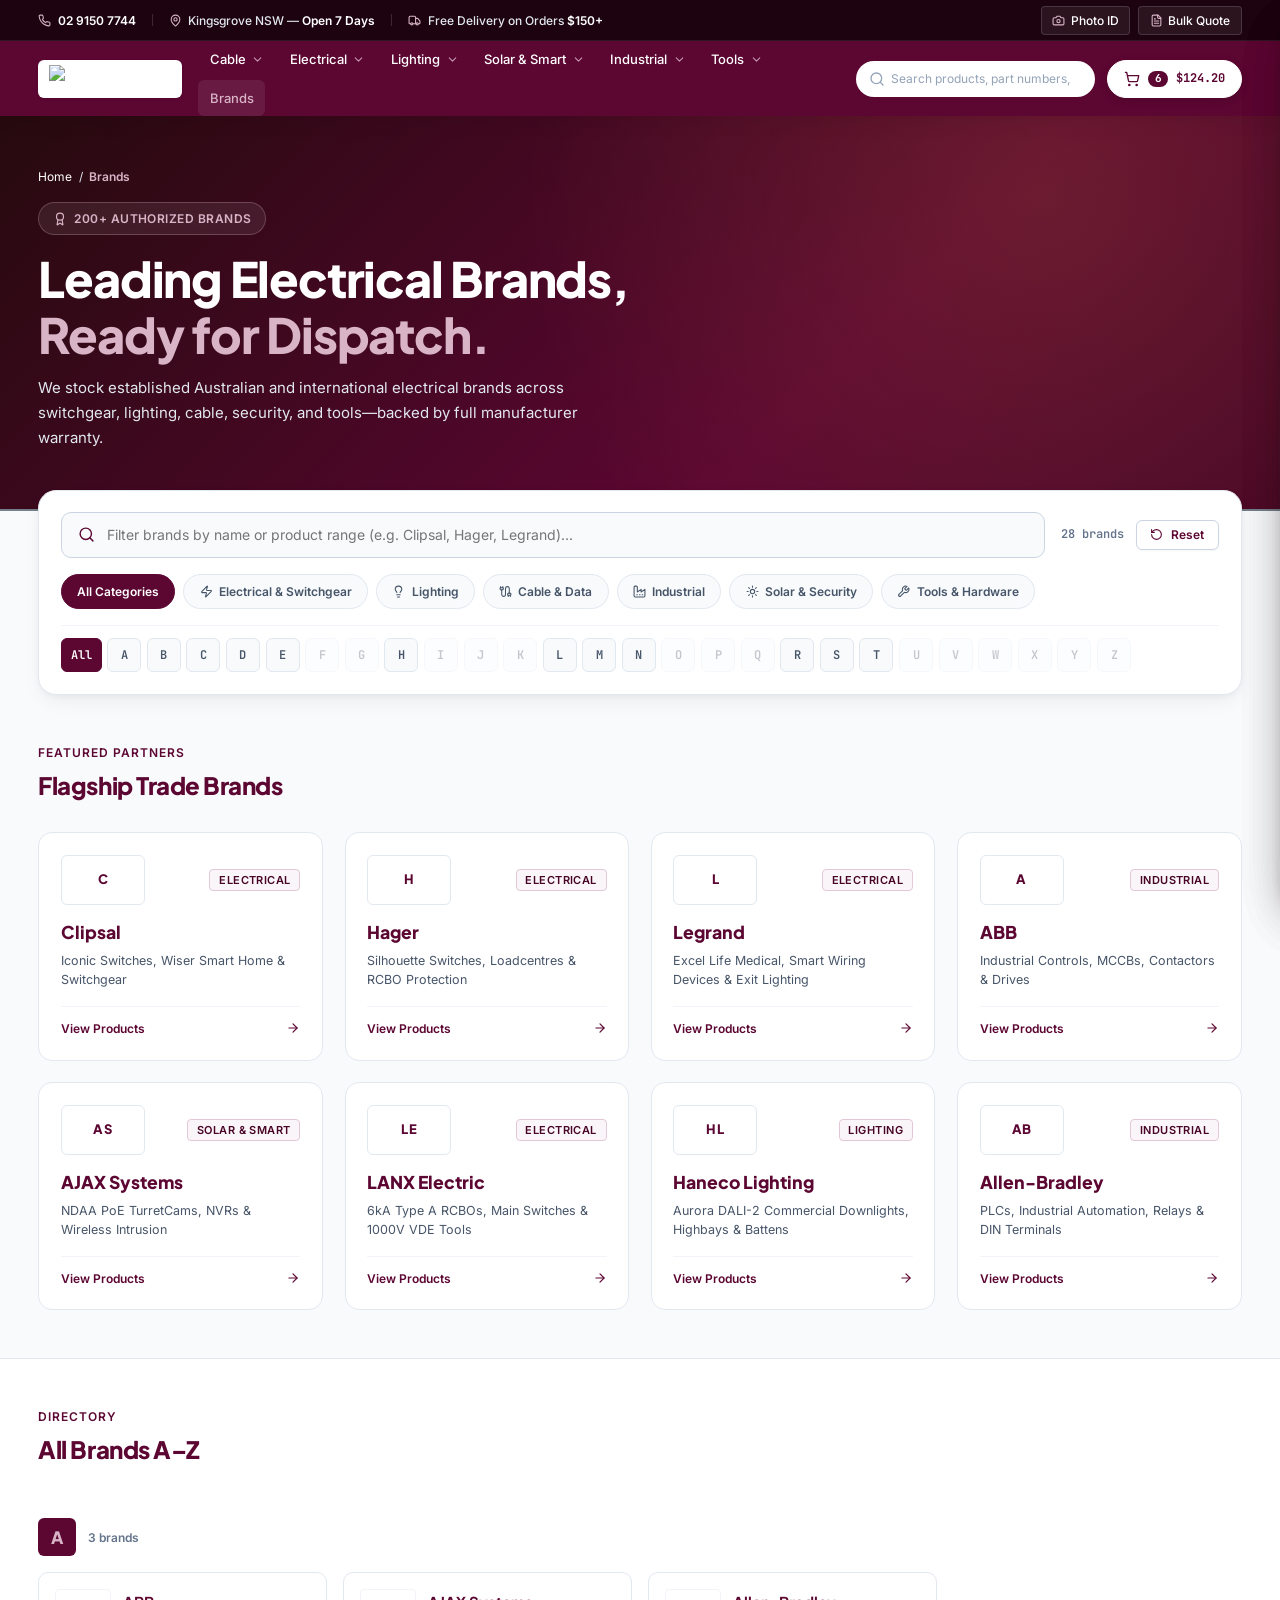
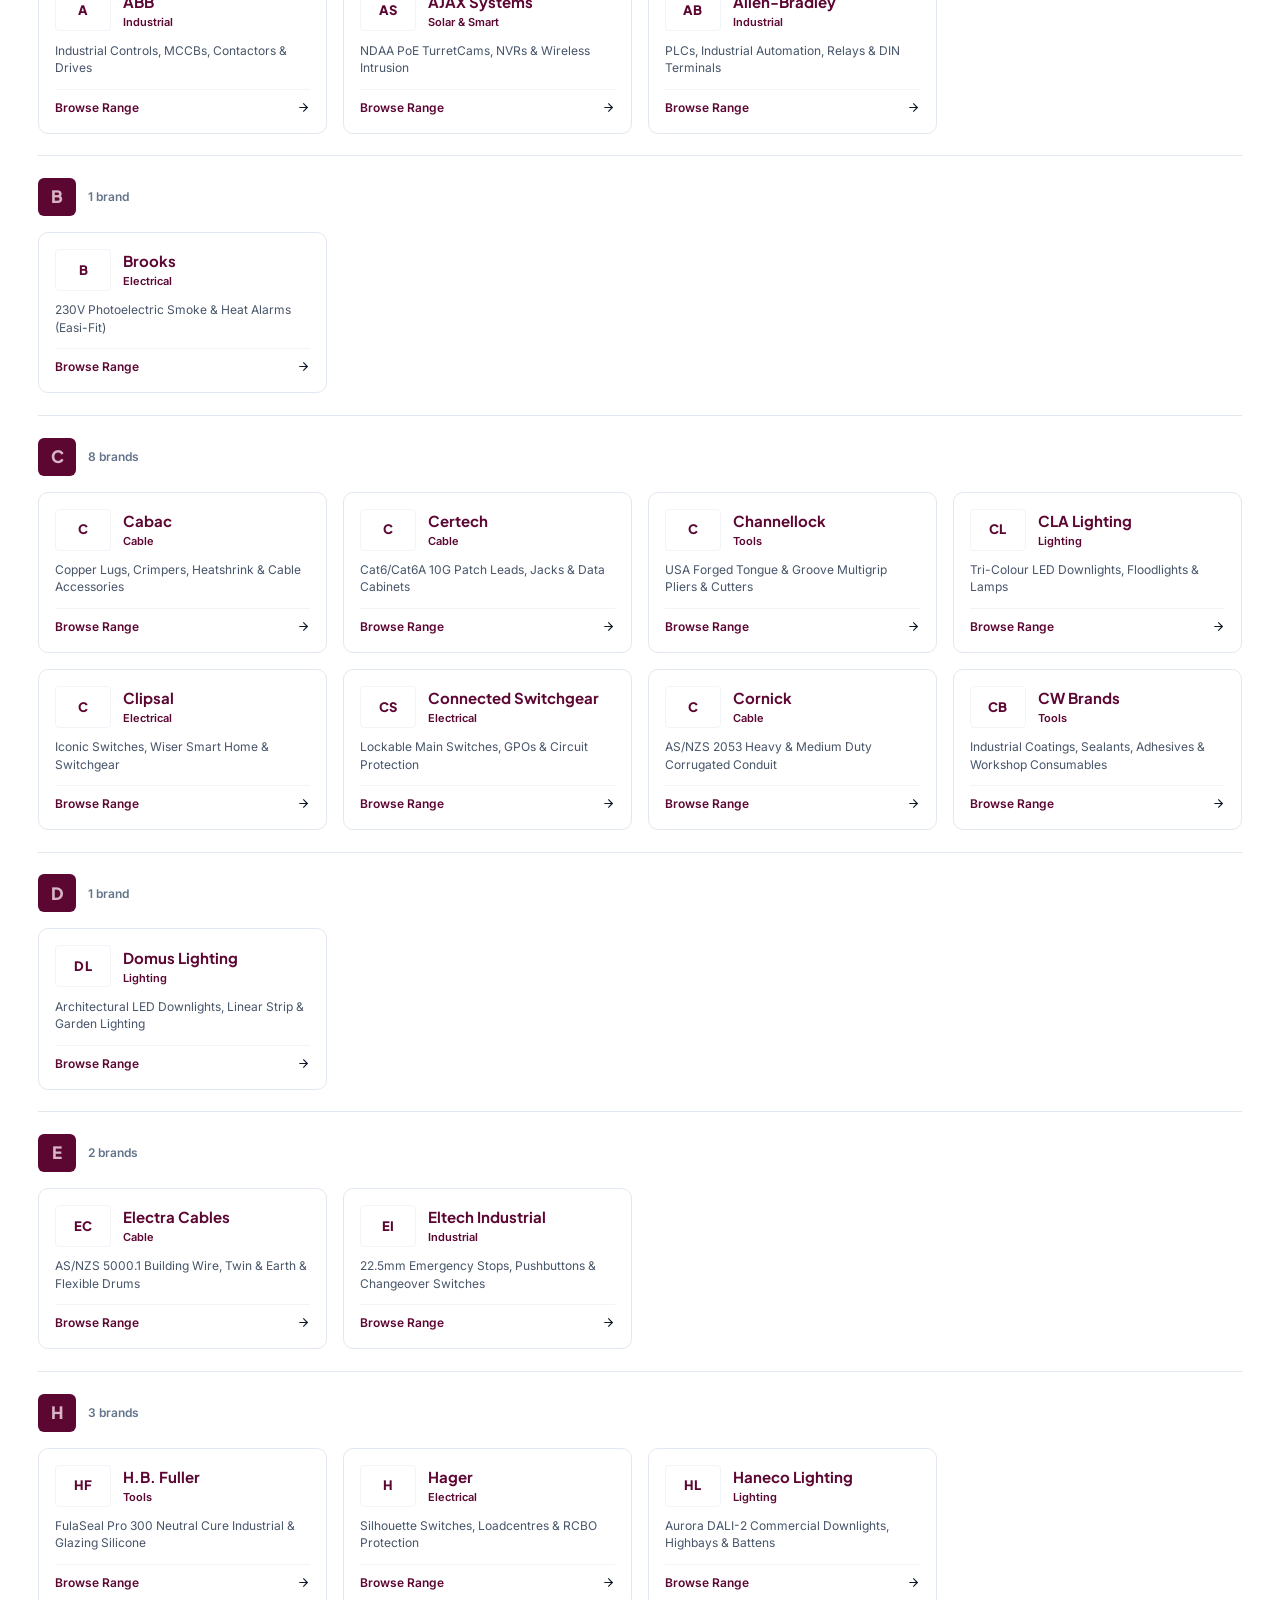
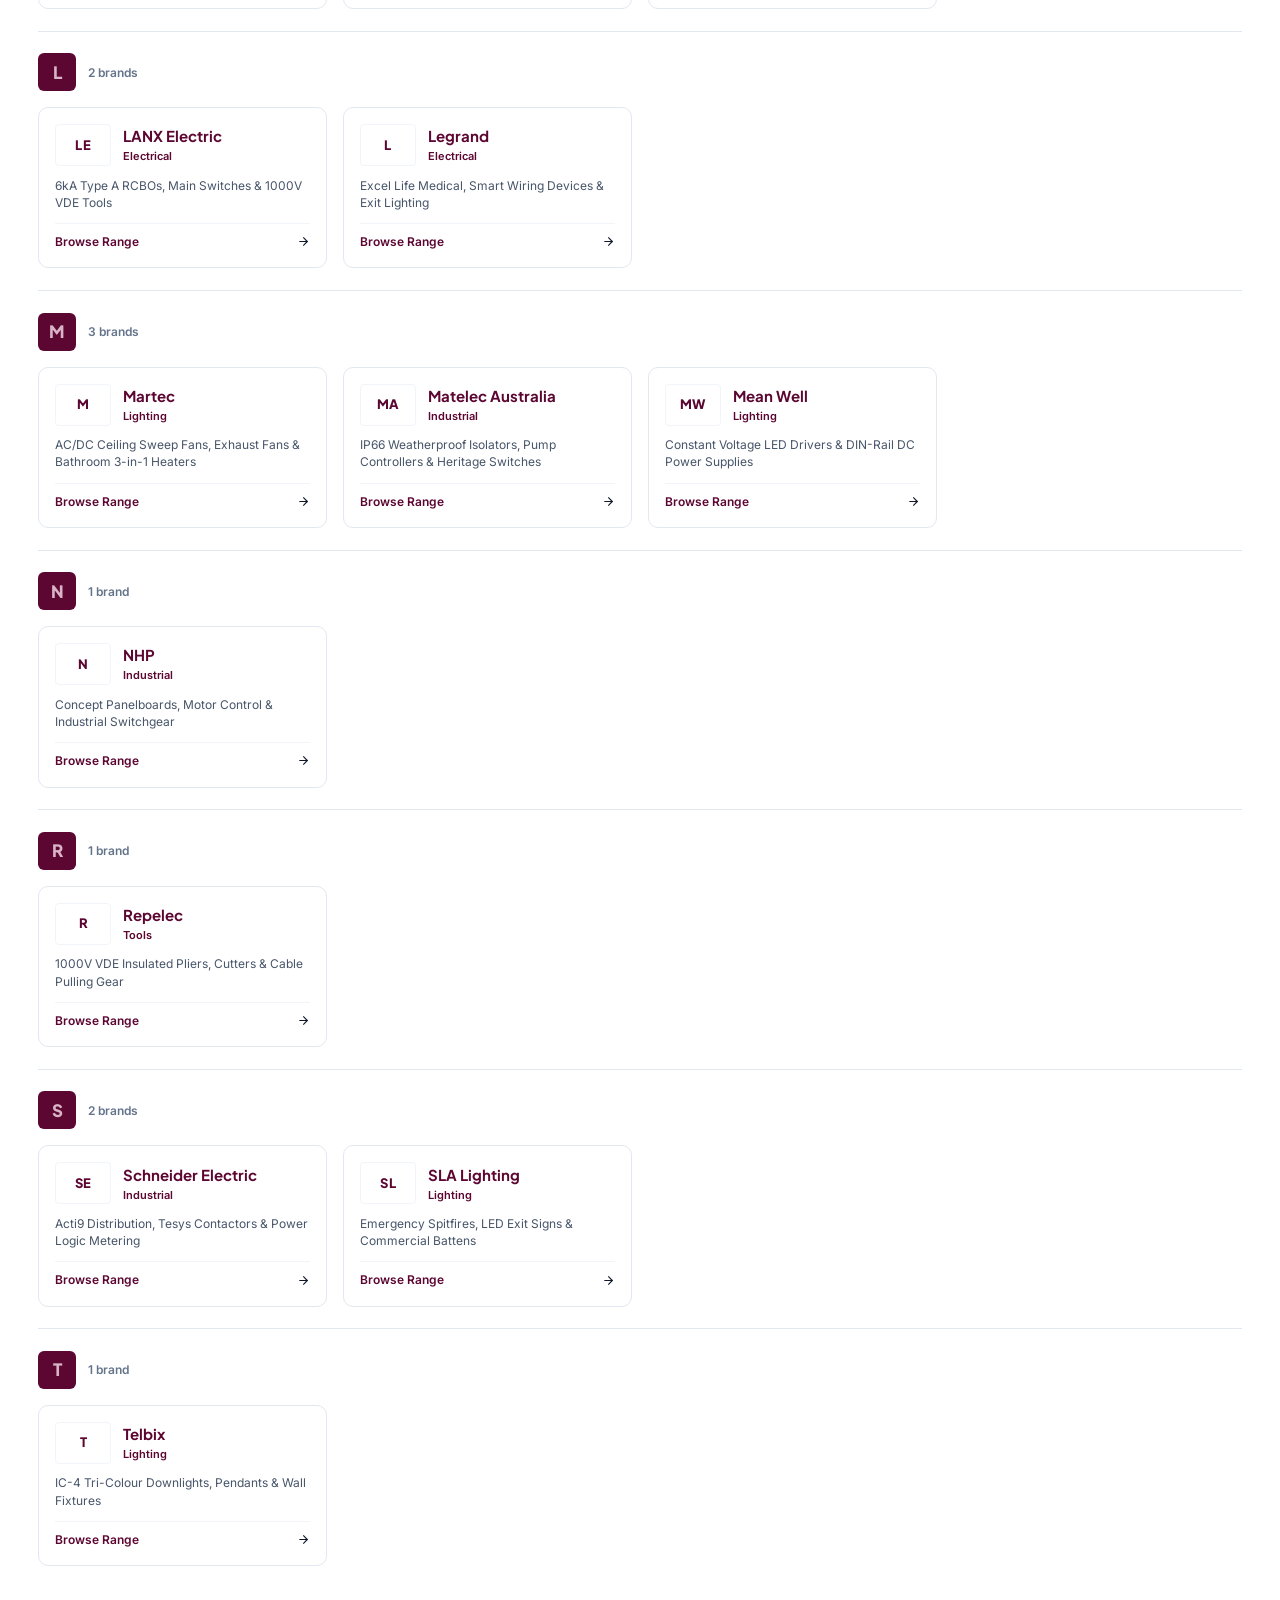
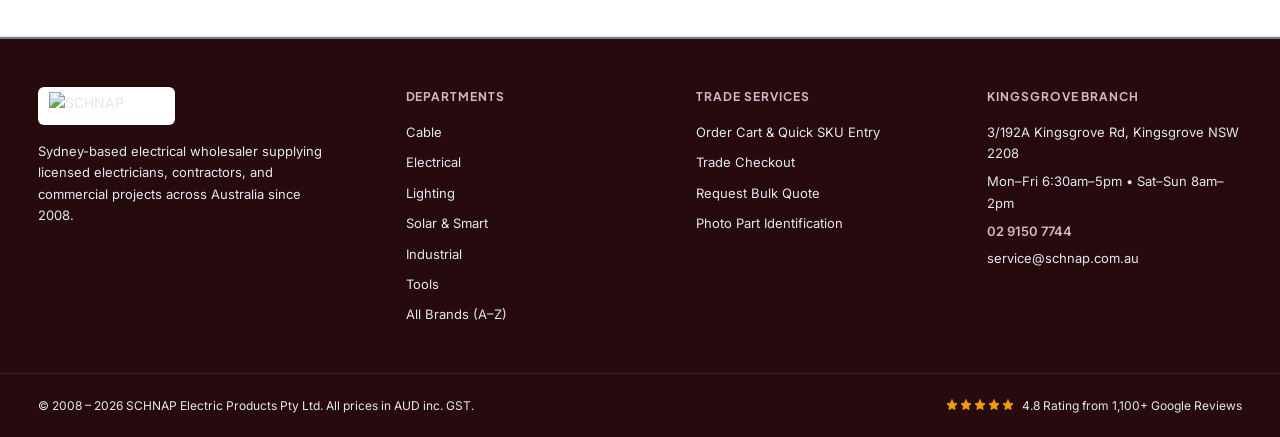
==== commit 8db93e73: "home page" ====
--- a/brands.html
+++ b/brands.html
@@ -5,7 +5,10 @@
   <meta name="viewport" content="width=device-width, initial-scale=1.0" />
   <title>Brands — Authorized Electrical &amp; Trade Brands | SCHNAP Electric Products</title>
   <meta name="description" content="Explore 200+ leading electrical brands stocked by SCHNAP Electric Products including Hager, Clipsal, Legrand, ABB, AJAX, LANX, Haneco, Connected Switchgear, and Matelec." />
-  <link rel="icon" href="https://d35gtgjy55l0bn.cloudfront.net/images/logos/169/schnap.png" />
+  <link rel="icon" type="image/svg+xml" href="assets/img/favicon.svg" />
+  <link rel="alternate icon" href="favicon.ico" />
+  <link rel="icon" type="image/png" sizes="32x32" href="assets/img/favicon.png" />
+  <link rel="apple-touch-icon" href="assets/img/favicon.png" />
   <link rel="stylesheet" href="assets/css/tokens.css" />
   <link rel="stylesheet" href="assets/css/base.css" />
   <link rel="stylesheet" href="assets/css/catalog.css" />
@@ -45,7 +48,7 @@
       <div class="brands-filter-bar" role="region" aria-label="Filter brands">
         <div class="brands-search-row">
           <div class="brands-search-input-wrap">
-            <i data-lucide="search" data-lucide-size="17" style="color:#5D1C25"></i>
+            <i data-lucide="search" data-lucide-size="17" style="color:#5C0632"></i>
             <input
               type="search"
               id="brands-filter-input"
@@ -134,77 +137,6 @@
       </div>
     </section>
 
-    <!-- 4-Pillar Trade Value Propositions -->
-    <section class="section-block">
-      <div class="container">
-        <div class="value-props-grid" id="brands-value-props-mount"></div>
-      </div>
-    </section>
-
-    <!-- Industries Supported Grid -->
-    <section class="section-block" style="padding-top:0">
-      <div class="container">
-        <div class="section-header">
-          <div>
-            <div class="section-eyebrow">Sectors</div>
-            <h2 class="section-title">Industries We Supply</h2>
-          </div>
-        </div>
-
-        <div class="industries-grid" id="brands-industries-mount"></div>
-      </div>
-    </section>
-
-    <!-- SCHNAP Brand Information + Branch Directory -->
-    <section class="section-block" style="background:var(--color-white);border-top:1px solid var(--border-subtle)">
-      <div class="container">
-        <div class="hero-grid" style="grid-template-columns:1.1fr 0.9fr;align-items:start;gap:3rem">
-          <div>
-            <div class="section-eyebrow">About SCHNAP</div>
-            <h2 class="section-title" style="margin-bottom:1.25rem">Store &amp; Brand Information</h2>
-            <div class="faq-list" id="brands-faq-mount"></div>
-          </div>
-
-          <div style="display:flex;flex-direction:column;gap:1.25rem">
-            <div>
-              <div class="section-eyebrow">Locations</div>
-              <h2 class="section-title" style="margin-bottom:1.25rem">Trade Counter &amp; Branches</h2>
-            </div>
-
-            <div class="bento-card">
-              <div style="display:flex;align-items:center;justify-content:space-between;gap:0.5rem">
-                <strong style="font-size:16px;color:#5D1C25">Kingsgrove Branch</strong>
-                <span class="badge badge-emerald">Open 7 Days</span>
-              </div>
-              <p style="font-size:13px;color:var(--text-secondary)">
-                3/192A Kingsgrove Rd, Kingsgrove NSW 2208
-              </p>
-              <div style="background:var(--color-slate-50);border:1px solid var(--border-subtle);border-radius:var(--radius-md);padding:0.85rem;font-size:12px;display:flex;flex-direction:column;gap:4px">
-                <div><strong>Mon – Fri:</strong> 6:30 AM – 5:00 PM</div>
-                <div><strong>Saturday:</strong> 8:00 AM – 2:00 PM</div>
-                <div><strong>Sunday:</strong> 9:00 AM – 2:00 PM</div>
-              </div>
-              <div style="display:flex;gap:0.65rem;flex-wrap:wrap">
-                <a href="tel:0291507744" class="btn btn-primary btn-sm">
-                  <i data-lucide="phone" data-lucide-size="14"></i>
-                  <span>(02) 9150 7744</span>
-                </a>
-              </div>
-            </div>
-
-            <div class="bento-card">
-              <div style="display:flex;align-items:center;justify-content:space-between;gap:0.5rem">
-                <strong style="font-size:15px;color:#5D1C25">Jannali Branch</strong>
-                <span class="badge badge-amber">Closed for Renovations</span>
-              </div>
-              <p style="font-size:13px;color:var(--text-secondary)">
-                557-559 Box Rd, Jannali NSW 2226 • (02) 9538 3590
-              </p>
-            </div>
-          </div>
-        </div>
-      </div>
-    </section>
   </main>
 
   <!-- Global Footer -->
--- a/assets/css/tokens.css
+++ b/assets/css/tokens.css
@@ -1,46 +1,62 @@
 /* ==========================================================================
-   SCHNAP Electric Products — Refined Storefront Design Tokens
-   Core Palette:
-   - Deep Burgundy (#5D1C25) & Espresso (#23090D)
-   - Pure White (#FFFFFF) & Warm Alabaster (#FAF8F6)
-   - Recommended Accent: Burnished Brass / Warm Gold (#C58B2A / #EBC06D)
+   SCHNAP Electric Products — Qatar Airways-Inspired Storefront Design Tokens
+   Official Qatar Airways Palette:
+   - Qatar Burgundy (#5C0632 / #5C0632) & Deep Maroon (#1C030F)
+   - Qatar Cool Slate / Overcast (#747F8A / #5E6A71)
+   - Crisp Pure White (#FFFFFF) & Cool Platinum Canvas (#F8FAFC)
+   - Cool Platinum & Silver Accents (#CBD5E1 / #94A3B8 / #C58B2A)
    ========================================================================== */
 
 @import url('https://fonts.googleapis.com/css2?family=Inter:wght@400;500;600;700&family=JetBrains+Mono:wght@400;500;600&family=Plus+Jakarta+Sans:wght@600;700;800&display=swap');
 
 :root {
-  /* Core Burgundy Structural Surfaces (Anchored around #5D1C25) */
-  --color-burgundy-950: #260A0E;
-  --color-burgundy-900: #5D1C25;
-  --color-burgundy-800: #48141C;
-  --color-burgundy-700: #73242F;
-  --color-burgundy-600: #8C303D;
+  /* Core Qatar Airways Burgundy Surfaces (Pantone 229 C: #5C0632 / #5C0632) */
+  --color-burgundy-950: #1C030F;
+  --color-burgundy-900: #5C0632; /* Official Qatar Airways Maroon */
+  --color-burgundy-850: #480527;
+  --color-burgundy-800: #4D0529;
+  --color-burgundy-700: #70093E;
+  --color-burgundy-600: #8C0D4F;
+  --color-burgundy-500: #A81461;
 
-  /* Mapped to existing structural variable names */
-  --color-navy-950: #260A0E;
-  --color-navy-900: #5D1C25;
-  --color-navy-800: #48141C;
-  --color-navy-700: #3D1E23;
-  --color-navy-600: #5E3A40;
+  /* Mapped to structural variable names */
+  --color-navy-950: #1C030F;
+  --color-navy-900: #5C0632;
+  --color-navy-800: #480527;
+  --color-navy-700: #3D0520;
+  --color-navy-600: #5E0932;
 
-  /* Crisp White & Warm Architectural Neutrals (Anchored around #FFFFFF) */
+  /* Crisp White & Cool Architectural Neutrals (Qatar Platinum & Cool Slate) */
   --color-white: #FFFFFF;
-  --color-slate-50: #FAF8F6;
-  --color-slate-100: #F3EFEA;
-  --color-slate-200: #E6E0D8;
-  --color-slate-300: #D4CBC0;
-  --color-slate-400: #8C7E75;
-  --color-slate-500: #5F524B;
+  --color-slate-50: #F8FAFC;  /* Cool Platinum canvas */
+  --color-slate-100: #F1F5F9; /* Crisp cool subtle surface */
+  --color-slate-200: #E2E8F0; /* Cool platinum border */
+  --color-slate-300: #CBD5E1; /* Cool silver border */
+  --color-slate-400: #94A3B8; /* Cool slate muted */
+  --color-slate-500: #64748B; /* Cool slate secondary */
+  --color-slate-600: #475569;
+  --color-slate-700: #334155;
+  --color-slate-800: #1E293B;
 
-  /* Recommended Complementary Accent — Burnished Brass / Warm Champagne Gold */
-  --color-gold-50: #FCF8F0;
-  --color-gold-100: #F6EBD6;
-  --color-gold-200: #EAD3A8;
-  --color-gold-300: #DFB976;
-  --color-gold-400: #EBC06D; /* Luminous champagne gold on dark #5D1C25 backgrounds */
-  --color-gold-500: #C58B2A; /* Core Burnished Brass accent */
-  --color-gold-600: #9E6B16; /* High-contrast AA brass text on light backgrounds */
-  --color-gold-700: #7D520D;
+  /* Qatar Airways Cool Platinum & Silver Accents (Pantone 430 C: #747F8A) */
+  --color-platinum-50: #F8FAFC;
+  --color-platinum-100: #F1F5F9;
+  --color-platinum-200: #E2E8F0;
+  --color-platinum-300: #CBD5E1;
+  --color-platinum-400: #D8B4C6; /* Soft cool silver-rose for dark burgundy badge accents */
+  --color-platinum-500: #747F8A; /* Official Qatar Airways Overcast Grey */
+  --color-platinum-600: #5E6A71; /* Qatar Slate 2 */
+  --color-platinum-700: #465057;
+
+  /* Mapped accent tokens to cool Qatar palette */
+  --color-gold-50: #FAF5F8;
+  --color-gold-100: #F3E8EF;
+  --color-gold-200: #E4C8D8;
+  --color-gold-300: #CBD5E1; /* Cool silver-slate */
+  --color-gold-400: #D8B4C6; /* Cool rose-silver highlight on dark burgundy */
+  --color-gold-500: #747F8A; /* Qatar Overcast Grey (#C58B2A alias fallback) */
+  --color-gold-600: #5C0632; /* Qatar Burgundy text */
+  --color-gold-700: #480527;
 
   /* Mapped to existing accent token names */
   --color-amber-50: var(--color-gold-50);
@@ -60,10 +76,10 @@
   --color-emerald-700: #047857;
 
   /* Subtle Berry / Wine Tint for Soft Badges */
-  --color-crimson-50: #FBF4F5;
-  --color-crimson-100: #F5E4E6;
-  --color-crimson-600: #73242F;
-  --color-crimson-700: #5D1C25;
+  --color-crimson-50: #FBF4F8;
+  --color-crimson-100: #F5E4EE;
+  --color-crimson-600: #70093E;
+  --color-crimson-700: #5C0632;
 
   /* Semantic Tokens — High-Contrast Text & Surface Pairings */
   --bg-canvas: var(--color-slate-50);
@@ -72,15 +88,15 @@
   --bg-header: var(--color-burgundy-900);
   --bg-utility: var(--color-burgundy-950);
 
-  --text-primary: #1C1415;
-  --text-secondary: #4A3B3D;
-  --text-muted: #736265;
+  --text-primary: #0F172A; /* Deep cool slate */
+  --text-secondary: #475569; /* Cool slate */
+  --text-muted: #64748B; /* Cool slate muted */
   --text-on-dark: var(--color-white);
-  --text-on-dark-muted: #E8D8DA;
+  --text-on-dark-muted: #E2E8F0;
 
   --border-subtle: var(--color-slate-200);
   --border-strong: var(--color-slate-300);
-  --border-focus: var(--color-gold-500);
+  --border-focus: var(--color-burgundy-900);
 
   /* Typography */
   --font-sans: 'Inter', -apple-system, BlinkMacSystemFont, 'Segoe UI', Roboto, sans-serif;
--- a/assets/css/base.css
+++ b/assets/css/base.css
@@ -1,6 +1,6 @@
 /* ==========================================================================
    SCHNAP Electric Products — Base Layout, Shell, 3-Level Mega-Menu & Drawers
-   Palette: Deep Burgundy (#5D1C25), Pure White (#FFFFFF), Burnished Brass (#C58B2A)
+   Palette: Deep Burgundy (#5C0632), Pure White (#FFFFFF), Burnished Brass (#C58B2A)
    ========================================================================== */
 
 *, *::before, *::after {
@@ -119,15 +119,15 @@
 }
 
 .btn-primary {
-  background: #5D1C25;
-  color: var(--color-white);
-  border-color: #5D1C25;
+  background: #5C0632;
+  color: var(--color-white);
+  border-color: #5C0632;
   box-shadow: 0 2px 6px rgba(93, 28, 37, 0.18);
 }
 
 .btn-primary:hover {
-  background: #48141C;
-  border-color: #48141C;
+  background: #480527;
+  border-color: #480527;
   transform: translateY(-1px);
   box-shadow: var(--shadow-amber);
 }
@@ -143,19 +143,19 @@
 }
 
 .btn-navy:hover {
-  background: #5D1C25;
-  border-color: #5D1C25;
+  background: #5C0632;
+  border-color: #5C0632;
 }
 
 .btn-outline {
   background: var(--color-white);
-  color: #5D1C25;
+  color: #5C0632;
   border-color: var(--border-strong);
   box-shadow: var(--shadow-xs);
 }
 
 .btn-outline:hover {
-  border-color: #5D1C25;
+  border-color: #5C0632;
   background: var(--color-slate-50);
 }
 
@@ -211,7 +211,7 @@
 }
 
 .badge-discount {
-  background: #5D1C25;
+  background: #5C0632;
   color: var(--color-gold-300);
   border: 1px solid rgba(235, 192, 109, 0.35);
 }
@@ -223,7 +223,7 @@
 }
 
 .badge-navy {
-  background: #5D1C25;
+  background: #5C0632;
   color: var(--color-white);
 }
 
@@ -327,37 +327,34 @@
   position: sticky;
   top: 0;
   z-index: var(--z-sticky);
-  background: #5D1C25;
+  background: #5C0632;
   color: var(--color-white);
   box-shadow: var(--shadow-md);
 }
 
-.header-main {
-  display: grid;
-  grid-template-columns: auto 1fr auto;
-  align-items: center;
-  gap: var(--space-6);
-  min-height: var(--header-height);
-  padding-block: 0.85rem;
-}
-
 .brand-logo-link {
   display: inline-flex;
   align-items: center;
-  gap: var(--space-3);
+  flex-shrink: 0;
 }
 
 .brand-logo-wrap {
   background: var(--color-white);
-  padding: 0.4rem 0.75rem;
+  padding: 0.32rem 0.65rem;
   border-radius: var(--radius-sm);
   display: flex;
   align-items: center;
   justify-content: center;
+  box-shadow: 0 1px 3px rgba(0, 0, 0, 0.12);
+  transition: transform var(--transition-fast);
+}
+
+.brand-logo-wrap:hover {
+  transform: translateY(-1px);
 }
 
 .brand-logo-wrap img {
-  height: 32px;
+  height: 28px;
   width: auto;
   object-fit: contain;
 }
@@ -365,31 +362,37 @@
 /* Search Bar & Instant Dropdown */
 .header-search-wrap {
   position: relative;
-  max-width: 600px;
-  width: 100%;
-  justify-self: center;
+  width: 240px;
+  transition: width var(--transition-fast);
+}
+
+.header-search-wrap:focus-within {
+  width: 290px;
 }
 
 .header-search-form {
   display: flex;
   align-items: center;
   background: var(--color-white);
-  border-radius: var(--radius-md);
+  border-radius: var(--radius-full);
   border: 1px solid rgba(255, 255, 255, 0.2);
   overflow: hidden;
+  height: 36px;
+  padding-inline: 0.75rem;
   transition: border-color var(--transition-fast), box-shadow var(--transition-fast);
 }
 
 .header-search-form:focus-within {
   border-color: var(--color-gold-400);
-  box-shadow: 0 0 0 3px rgba(235, 192, 109, 0.28);
+  box-shadow: 0 0 0 3px rgba(216, 180, 198, 0.3);
 }
 
 .header-search-icon {
-  padding-left: 0.9rem;
   color: var(--color-slate-400);
   display: flex;
   align-items: center;
+  margin-right: 0.35rem;
+  flex-shrink: 0;
 }
 
 .header-search-input {
@@ -397,9 +400,9 @@
   border: none;
   background: transparent;
   color: var(--text-primary);
-  font-size: var(--text-base);
-  padding: 0.65rem 0.75rem;
+  font-size: var(--text-xs);
   outline: none;
+  width: 100%;
 }
 
 .header-search-input::placeholder {
@@ -407,17 +410,7 @@
 }
 
 .header-search-submit {
-  background: var(--color-gold-500);
-  color: var(--color-white);
-  font-weight: 600;
-  font-size: var(--text-sm);
-  padding: 0.68rem 1.2rem;
-  height: 100%;
-  transition: background var(--transition-fast);
-}
-
-.header-search-submit:hover {
-  background: var(--color-gold-600);
+  display: none;
 }
 
 /* Instant Search Dropdown */
@@ -508,7 +501,7 @@
   font-family: var(--font-mono);
   font-weight: 700;
   font-size: var(--text-base);
-  color: #5D1C25;
+  color: #5C0632;
   text-align: right;
 }
 
@@ -547,42 +540,54 @@
 
 .header-cart-btn {
   background: var(--color-white);
-  color: #5D1C25;
-  border-color: var(--color-white);
-  padding: 0.55rem 1rem;
+  color: #5C0632;
+  border: 1px solid var(--color-white);
+  padding: 0.42rem 0.95rem;
   box-shadow: 0 2px 8px rgba(0, 0, 0, 0.16);
+  border-radius: var(--radius-full);
+  display: inline-flex;
+  align-items: center;
+  gap: 0.5rem;
+  height: 38px;
+  font-size: var(--text-xs);
+  font-weight: 700;
+  transition: all var(--transition-fast);
+  cursor: pointer;
+  white-space: nowrap;
 }
 
 .header-cart-btn:hover {
-  background: var(--color-gold-50);
-  border-color: var(--color-gold-300);
-  color: #5D1C25;
+  background: var(--color-slate-100);
+  border-color: var(--color-slate-200);
+  transform: translateY(-1px);
+  box-shadow: 0 4px 12px rgba(0, 0, 0, 0.22);
 }
 
 .cart-badge-count {
-  background: #5D1C25;
+  background: #5C0632;
   color: var(--color-white);
   font-family: var(--font-mono);
-  font-size: var(--text-xs);
+  font-size: 11px;
   font-weight: 700;
-  padding: 0.12rem 0.45rem;
+  padding: 0.1rem 0.45rem;
   border-radius: var(--radius-full);
-  min-width: 22px;
+  min-width: 20px;
   text-align: center;
+  line-height: 1.2;
 }
 
 .cart-badge-subtotal {
   font-family: var(--font-mono);
   font-size: var(--text-xs);
   font-weight: 700;
+  color: #5C0632;
 }
 
 /* ==========================================================================
-   3-Level Mega-Menu Bar (Zero Horizontal Scroll)
+   3-Level Mega-Menu Bar (Unified Sticky Navigation)
    ========================================================================== */
 .mega-nav-bar {
-  background: #48141C;
-  border-top: 1px solid rgba(255, 255, 255, 0.08);
+  background: var(--color-burgundy-900);
   position: relative;
 }
 
@@ -590,47 +595,55 @@
   display: flex;
   align-items: center;
   justify-content: space-between;
-  min-height: var(--nav-height);
-  gap: var(--space-3);
+  min-height: 56px;
+  gap: var(--space-4);
+}
+
+.mega-nav-left {
+  display: flex;
+  align-items: center;
+  gap: var(--space-4);
+  min-width: 0;
+}
+
+.mega-nav-list {
+  display: flex;
+  align-items: center;
   flex-wrap: wrap;
-}
-
-.mega-nav-list {
-  display: flex;
-  align-items: center;
-  flex-wrap: wrap;
-  gap: 0.25rem;
+  gap: 0.15rem;
 }
 
 .mega-nav-item {
   position: static;
+  display: flex;
+  align-items: center;
 }
 
 .mega-nav-link {
   display: inline-flex;
   align-items: center;
   gap: 0.35rem;
-  padding: 0.7rem 0.95rem;
+  padding: 0.48rem 0.72rem;
   color: var(--color-white);
   font-size: var(--text-sm);
   font-weight: 500;
-  border-bottom: 2px solid transparent;
+  border-radius: var(--radius-sm);
   transition: all var(--transition-fast);
   white-space: nowrap;
 }
 
 .mega-nav-link:hover,
 .mega-nav-item:hover .mega-nav-link,
+.mega-nav-item.is-open .mega-nav-link,
 .mega-nav-link.is-active {
-  color: var(--color-gold-400);
-  background: rgba(255, 255, 255, 0.05);
-  border-bottom-color: var(--color-gold-400);
+  color: var(--color-platinum-400);
+  background: rgba(255, 255, 255, 0.08);
 }
 
 .mega-nav-link svg {
-  width: 14px;
-  height: 14px;
-  color: var(--color-gold-400);
+  width: 13px;
+  height: 13px;
+  color: var(--color-platinum-400);
   opacity: 0.85;
 }
 
@@ -642,22 +655,39 @@
   right: 0;
   background: var(--color-white);
   color: var(--text-primary);
-  border-bottom: 3px solid var(--color-gold-500);
+  border-bottom: 3px solid var(--color-burgundy-900);
   box-shadow: var(--shadow-xl);
   opacity: 0;
   visibility: hidden;
-  transform: translateY(6px);
-  transition: opacity 160ms ease, transform 160ms ease, visibility 160ms;
+  transition: opacity 140ms ease, visibility 140ms ease;
   z-index: var(--z-dropdown);
   pointer-events: none;
 }
 
+/* Invisible hover bridge: covers any micro-gap between navbar and panel */
+.mega-panel::before {
+  content: '';
+  position: absolute;
+  top: -16px;
+  left: 0;
+  right: 0;
+  height: 16px;
+  background: transparent;
+  pointer-events: auto;
+}
+
 .mega-nav-item:hover .mega-panel,
-.mega-nav-item:focus-within .mega-panel {
+.mega-nav-item:focus-within .mega-panel,
+.mega-nav-item.is-open .mega-panel,
+.mega-panel:hover {
   opacity: 1;
   visibility: visible;
-  transform: translateY(0);
   pointer-events: auto;
+}
+
+/* Homepage Header — Clean single-search layout */
+.site-header--home .header-search-wrap {
+  display: none !important;
 }
 
 .mega-panel-inner {
@@ -681,7 +711,7 @@
   font-family: var(--font-display);
   font-size: var(--text-lg);
   font-weight: 800;
-  color: #5D1C25;
+  color: #5C0632;
   margin-bottom: 0.35rem;
 }
 
@@ -709,7 +739,7 @@
   font-family: var(--font-display);
   font-size: var(--text-sm);
   font-weight: 700;
-  color: #5D1C25;
+  color: #5C0632;
   padding-bottom: 0.45rem;
   border-bottom: 1px solid var(--border-subtle);
   display: inline-flex;
@@ -738,7 +768,7 @@
 }
 
 .mega-leaf-link:hover {
-  color: #5D1C25;
+  color: #5C0632;
   font-weight: 600;
   transform: translateX(2px);
 }
@@ -750,16 +780,7 @@
   font-size: var(--text-xs);
 }
 
-.delivery-rule-chip {
-  display: inline-flex;
-  align-items: center;
-  gap: 0.4rem;
-  padding: 0.25rem 0.7rem;
-  border-radius: var(--radius-full);
-  background: rgba(255, 255, 255, 0.08);
-  color: var(--text-on-dark-muted);
-  font-weight: 500;
-}
+
 
 /* ==========================================================================
    Slide-Over Drawers (Mini-Cart, Bulk Quote, Send Photo)
@@ -805,7 +826,7 @@
   align-items: center;
   justify-content: space-between;
   padding: var(--space-4) var(--space-5);
-  background: #5D1C25;
+  background: #5C0632;
   color: var(--color-white);
 }
 
@@ -871,7 +892,7 @@
 
 .delivery-progress-fill {
   height: 100%;
-  background: linear-gradient(90deg, var(--color-gold-500) 0%, #5D1C25 100%);
+  background: linear-gradient(90deg, var(--color-gold-500) 0%, #5C0632 100%);
   border-radius: var(--radius-full);
   transition: width 300ms var(--ease-out);
 }
@@ -955,7 +976,7 @@
   font-family: var(--font-mono);
   font-weight: 700;
   font-size: var(--text-sm);
-  color: #5D1C25;
+  color: #5C0632;
 }
 
 .mini-cart-remove {
@@ -968,7 +989,7 @@
 }
 
 .mini-cart-remove:hover {
-  color: #5D1C25;
+  color: #5C0632;
 }
 
 .mini-cart-summary-row {
@@ -981,7 +1002,7 @@
 .mini-cart-summary-row.is-total {
   font-size: var(--text-lg);
   font-weight: 800;
-  color: #5D1C25;
+  color: #5C0632;
   padding-top: var(--space-2);
   border-top: 1px solid var(--border-subtle);
 }
@@ -1004,13 +1025,13 @@
   align-items: center;
   justify-content: center;
   font-weight: 600;
-  color: #5D1C25;
+  color: #5C0632;
   background: var(--color-slate-50);
   transition: background var(--transition-fast), color var(--transition-fast);
 }
 
 .qty-stepper__btn:hover {
-  background: #5D1C25;
+  background: #5C0632;
   color: var(--color-white);
 }
 
@@ -1146,7 +1167,7 @@
   background: #260A0E;
   color: var(--text-on-dark-muted);
   border-top: 2px solid var(--color-gold-500);
-  margin-top: var(--space-16);
+  margin-top: 0;
 }
 
 .footer-top {
@@ -1200,13 +1221,20 @@
    Responsive Breakpoints
    ========================================================================== */
 @media (max-width: 1024px) {
-  .header-main {
-    grid-template-columns: 1fr auto;
+  .mega-nav-inner {
+    flex-wrap: wrap;
+    padding-block: var(--space-2);
+  }
+  .mega-nav-left {
+    flex-wrap: wrap;
   }
   .header-search-wrap {
-    grid-column: 1 / -1;
     order: 3;
+    width: 100%;
     max-width: 100%;
+  }
+  .header-search-wrap:focus-within {
+    width: 100%;
   }
   .mega-panel-inner {
     grid-template-columns: 1fr;
--- a/assets/css/catalog.css
+++ b/assets/css/catalog.css
@@ -1,19 +1,60 @@
 /* ==========================================================================
    SCHNAP Electric Products — Catalog, Home, Brands Page, Product Cards & PDP
-   Palette: Deep Burgundy (#5D1C25), Pure White (#FFFFFF), Burnished Brass (#C58B2A)
+   Qatar Airways Cooler Palette: Maroon (#5C0632 / #5C0632), Slate (#747F8A / #C58B2A), Pure White (#FFFFFF)
    ========================================================================== */
 
 /* ==========================================================================
-   1. Refined Hero Banner
+   1. Full Cover Hero Banner & Floating In-Between Search Bridge
    ========================================================================== */
 .hero-section {
-  background: radial-gradient(circle at 80% 25%, rgba(197, 139, 42, 0.16) 0%, transparent 50%),
-              linear-gradient(135deg, #260A0E 0%, #5D1C25 65%, #48141C 100%);
+  background: radial-gradient(circle at 80% 25%, rgba(116, 127, 138, 0.14) 0%, transparent 50%),
+              linear-gradient(135deg, #1C030F 0%, #5C0632 60%, #480527 100%);
   color: var(--color-white);
-  border-bottom: 1px solid rgba(235, 192, 109, 0.25);
+  border-bottom: 1px solid rgba(216, 180, 198, 0.2);
   padding-block: clamp(2.5rem, 5vw, 4.25rem);
   position: relative;
   overflow: hidden;
+}
+
+/* Full Cover Hero Banner (Qatar Airways Style) */
+.hero-section--full-cover {
+  position: relative;
+  overflow: hidden;
+  min-height: 400px;
+  display: flex;
+  align-items: center;
+  padding-top: clamp(3.25rem, 5vw, 4.5rem);
+  padding-bottom: clamp(6.25rem, 8vw, 7.5rem);
+  background: #1C030F;
+  border-bottom: none;
+}
+
+.hero-cover-bg {
+  position: absolute;
+  inset: 0;
+  z-index: 1;
+}
+
+.hero-cover-img {
+  width: 100%;
+  height: 100%;
+  object-fit: cover;
+  object-position: center 30%;
+  transform: scale(1.02);
+  filter: brightness(0.85);
+}
+
+.hero-cover-overlay {
+  position: absolute;
+  inset: 0;
+  background: radial-gradient(circle at 75% 25%, rgba(92, 6, 50, 0.45) 0%, rgba(28, 3, 15, 0.95) 75%),
+              linear-gradient(135deg, rgba(28, 3, 15, 0.94) 0%, rgba(92, 6, 50, 0.85) 55%, rgba(28, 3, 15, 0.9) 100%);
+}
+
+.hero-full-content {
+  position: relative;
+  z-index: 2;
+  max-width: 920px;
 }
 
 .hero-grid {
@@ -27,9 +68,9 @@
   display: inline-flex;
   align-items: center;
   gap: 0.45rem;
-  background: rgba(235, 192, 109, 0.12);
-  border: 1px solid rgba(235, 192, 109, 0.32);
-  color: var(--color-gold-400);
+  background: rgba(255, 255, 255, 0.08);
+  border: 1px solid rgba(216, 180, 198, 0.28);
+  color: var(--color-platinum-400);
   font-size: var(--text-xs);
   font-weight: 600;
   letter-spacing: 0.04em;
@@ -37,27 +78,29 @@
   padding: 0.35rem 0.85rem;
   border-radius: var(--radius-full);
   margin-bottom: var(--space-4);
+  backdrop-filter: blur(4px);
 }
 
 .hero-title {
   font-family: var(--font-display);
-  font-size: clamp(2rem, 3.5vw, 2.9rem);
+  font-size: clamp(2rem, 3.8vw, 3.1rem);
   font-weight: 800;
   line-height: 1.15;
   letter-spacing: -0.025em;
   margin-bottom: var(--space-4);
+  color: var(--color-white);
 }
 
 .hero-title span {
-  color: var(--color-gold-400);
+  color: var(--color-platinum-400);
 }
 
 .hero-subtitle {
   font-size: var(--text-md);
   color: var(--text-on-dark-muted);
-  max-width: 54ch;
+  max-width: 62ch;
   margin-bottom: var(--space-6);
-  line-height: 1.65;
+  line-height: 1.68;
 }
 
 .hero-ctas {
@@ -74,6 +117,7 @@
   gap: var(--space-4);
   padding-top: var(--space-5);
   border-top: 1px solid rgba(255, 255, 255, 0.12);
+  max-width: 620px;
 }
 
 .hero-trust-item {
@@ -86,12 +130,190 @@
   font-family: var(--font-display);
   font-size: var(--text-xl);
   font-weight: 800;
-  color: var(--color-gold-400);
+  color: var(--color-white);
 }
 
 .hero-trust-label {
   font-size: var(--text-xs);
   color: var(--text-on-dark-muted);
+}
+
+/* ==========================================================================
+   In-Between Floating Search Bridge Card (Qatar Airways Flight-Search Widget Style)
+   ========================================================================== */
+.home-search-bridge-section {
+  position: relative;
+  z-index: 25;
+  margin-top: -54px;
+  margin-bottom: 0;
+  background: linear-gradient(to bottom, transparent 54px, var(--color-white) 54px);
+  padding-bottom: var(--space-4);
+}
+
+.home-search-bridge-card {
+  background: var(--color-white);
+  border: 1px solid var(--border-subtle);
+  border-radius: var(--radius-xl);
+  padding: var(--space-4) var(--space-5);
+  box-shadow: 0 16px 36px -6px rgba(15, 23, 42, 0.14), 0 6px 16px -2px rgba(15, 23, 42, 0.08);
+  display: flex;
+  flex-direction: column;
+  gap: var(--space-3);
+}
+
+.search-bridge-tabs {
+  display: flex;
+  align-items: center;
+  gap: var(--space-2);
+  flex-wrap: wrap;
+  padding-bottom: var(--space-2);
+  border-bottom: 1px solid var(--color-slate-100);
+}
+
+.search-bridge-tab {
+  display: inline-flex;
+  align-items: center;
+  gap: 0.35rem;
+  font-size: var(--text-xs);
+  font-weight: 600;
+  color: var(--text-muted);
+  padding: 0.38rem 0.85rem;
+  border-radius: var(--radius-full);
+  background: var(--color-slate-50);
+  border: 1px solid var(--border-subtle);
+  transition: all var(--transition-fast);
+  cursor: pointer;
+}
+
+.search-bridge-tab:hover {
+  color: #5C0632;
+  border-color: #5C0632;
+  background: #FAF5F8;
+}
+
+.search-bridge-tab.is-active {
+  background: #5C0632;
+  color: var(--color-white);
+  border-color: #5C0632;
+  box-shadow: 0 2px 6px rgba(92, 6, 50, 0.25);
+}
+
+.search-bridge-form {
+  display: flex;
+  flex-direction: column;
+  gap: var(--space-3);
+  width: 100%;
+}
+
+.search-bridge-input-wrap {
+  display: flex;
+  align-items: center;
+  gap: 0.65rem;
+  background: var(--color-slate-50);
+  border: 1.5px solid var(--border-strong);
+  border-radius: var(--radius-md);
+  padding: 0.65rem 1rem;
+  transition: all var(--transition-fast);
+  width: 100%;
+}
+
+.search-bridge-input-wrap:focus-within {
+  border-color: #5C0632;
+  background: var(--color-white);
+  box-shadow: 0 0 0 3px rgba(92, 6, 50, 0.12);
+}
+
+.search-bridge-icon {
+  color: var(--color-slate-400);
+  flex-shrink: 0;
+}
+
+.search-bridge-input {
+  border: none;
+  background: transparent;
+  width: 100%;
+  font-size: var(--text-base);
+  color: var(--text-primary);
+  outline: none;
+}
+
+.search-bridge-bottom-row {
+  display: flex;
+  align-items: center;
+  justify-content: space-between;
+  gap: var(--space-4);
+  flex-wrap: wrap;
+}
+
+.search-bridge-quick-pills {
+  display: flex;
+  align-items: center;
+  gap: 0.45rem;
+  flex-wrap: wrap;
+  font-size: var(--text-xs);
+  padding-top: 0;
+}
+
+.quick-pill-label {
+  color: var(--text-muted);
+  font-weight: 600;
+  margin-right: 0.2rem;
+}
+
+.quick-pill {
+  color: var(--text-secondary);
+  background: var(--color-slate-100);
+  padding: 0.2rem 0.65rem;
+  border-radius: var(--radius-xs);
+  font-size: 11.5px;
+  font-weight: 500;
+  transition: all var(--transition-fast);
+}
+
+.quick-pill:hover {
+  background: #5C0632;
+  color: var(--color-white);
+}
+
+.btn-search-bridge {
+  background: #5C0632;
+  color: var(--color-white);
+  border: 1px solid #5C0632;
+  font-size: var(--text-base);
+  font-weight: 700;
+  padding: 0.78rem 1.6rem;
+  min-height: 44px;
+  border-radius: var(--radius-md);
+  display: inline-flex;
+  align-items: center;
+  gap: 0.5rem;
+  box-shadow: 0 4px 14px rgba(92, 6, 50, 0.28);
+  transition: all var(--transition-fast);
+  cursor: pointer;
+  margin-left: auto;
+}
+
+.btn-search-bridge:hover {
+  background: #480527;
+  border-color: #480527;
+  transform: translateY(-1px);
+  box-shadow: 0 6px 18px rgba(92, 6, 50, 0.35);
+}
+
+@media (max-width: 900px) {
+  .search-bridge-bottom-row {
+    flex-direction: column;
+    align-items: stretch;
+  }
+  .btn-search-bridge {
+    width: 100%;
+    justify-content: center;
+    margin-left: 0;
+  }
+  .home-search-bridge-section {
+    margin-top: -36px;
+    background: linear-gradient(to bottom, transparent 36px, var(--color-white) 36px);
+  }
 }
 
 .hero-feature-panel {
@@ -106,7 +328,7 @@
   position: relative;
   border-radius: var(--radius-lg);
   overflow: hidden;
-  background: #260A0E;
+  background: #1C030F;
   aspect-ratio: 16 / 10;
 }
 
@@ -143,7 +365,7 @@
   font-family: var(--font-display);
   font-size: var(--text-2xl);
   font-weight: 800;
-  color: #5D1C25;
+  color: #5C0632;
   letter-spacing: -0.02em;
 }
 
@@ -213,7 +435,7 @@
   border-radius: var(--radius-sm);
   background: rgba(255, 255, 255, 0.94);
   border: 1px solid var(--border-subtle);
-  color: #5D1C25;
+  color: #5C0632;
   display: inline-flex;
   align-items: center;
   justify-content: center;
@@ -222,9 +444,9 @@
 }
 
 .product-card__qv-trigger:hover {
-  background: #5D1C25;
+  background: #5C0632;
   color: var(--color-white);
-  border-color: #5D1C25;
+  border-color: #5C0632;
 }
 
 .product-card__media {
@@ -288,9 +510,9 @@
 }
 
 .sku-copy-pill:hover {
-  background: #5D1C25;
+  background: #5C0632;
   color: var(--color-white);
-  border-color: #5D1C25;
+  border-color: #5C0632;
 }
 
 .sku-copy-pill.is-copied {
@@ -320,7 +542,7 @@
 }
 
 .product-card__title:hover {
-  color: #5D1C25;
+  color: #5C0632;
 }
 
 .product-card__specs {
@@ -353,7 +575,7 @@
   font-family: var(--font-mono);
   font-size: var(--text-xl);
   font-weight: 700;
-  color: #5D1C25;
+  color: #5C0632;
   letter-spacing: -0.02em;
 }
 
@@ -406,7 +628,7 @@
 }
 
 .trade-table th {
-  background: #5D1C25;
+  background: #5C0632;
   color: var(--color-white);
   font-size: var(--text-xs);
   font-weight: 600;
@@ -443,7 +665,7 @@
 }
 
 .trade-table__title:hover {
-  color: #5D1C25;
+  color: #5C0632;
 }
 
 /* ==========================================================================
@@ -466,7 +688,7 @@
 }
 
 .breadcrumb-nav a:hover {
-  color: #5D1C25;
+  color: #5C0632;
 }
 
 /* Wrapped Pills Bar — No horizontal scroll! */
@@ -494,13 +716,13 @@
 
 .subcat-pill:hover {
   border-color: var(--color-gold-500);
-  color: #5D1C25;
+  color: #5C0632;
   background: var(--color-gold-50);
 }
 
 .subcat-pill.is-active {
-  background: #5D1C25;
-  border-color: #5D1C25;
+  background: #5C0632;
+  border-color: #5C0632;
   color: var(--color-white);
 }
 
@@ -576,7 +798,7 @@
   font-weight: 700;
   text-transform: uppercase;
   letter-spacing: 0.05em;
-  color: #5D1C25;
+  color: #5C0632;
   margin-bottom: var(--space-2);
   display: flex;
   align-items: center;
@@ -621,7 +843,7 @@
 
 .filter-checkbox-label:hover {
   background: var(--color-slate-50);
-  color: #5D1C25;
+  color: #5C0632;
 }
 
 .filter-checkbox-left {
@@ -631,7 +853,7 @@
 }
 
 .filter-checkbox-left input[type="checkbox"] {
-  accent-color: #5D1C25;
+  accent-color: #5C0632;
 }
 
 .filter-count {
@@ -692,7 +914,7 @@
 }
 
 .view-mode-btn.is-active {
-  background: #5D1C25;
+  background: #5C0632;
   color: var(--color-white);
   box-shadow: var(--shadow-xs);
 }
@@ -733,12 +955,12 @@
 
 .page-btn:hover {
   border-color: var(--color-gold-500);
-  color: #5D1C25;
+  color: #5C0632;
 }
 
 .page-btn.is-active {
-  background: #5D1C25;
-  border-color: #5D1C25;
+  background: #5C0632;
+  border-color: #5C0632;
   color: var(--color-white);
 }
 
@@ -751,6 +973,78 @@
   gap: var(--space-4);
 }
 
+/* Brands Carousel */
+.brands-carousel-wrap {
+  position: relative;
+  overflow: hidden;
+  margin-inline: -8px;
+  padding-inline: 8px;
+  padding-block: 6px;
+}
+
+.brands-carousel-track {
+  display: flex;
+  gap: var(--space-4);
+  overflow-x: auto;
+  scroll-snap-type: x mandatory;
+  scroll-behavior: smooth;
+  scrollbar-width: none;
+  -ms-overflow-style: none;
+  padding-top: 8px;
+  padding-bottom: 14px;
+  padding-inline: 6px;
+}
+
+.brands-carousel-track::-webkit-scrollbar {
+  display: none;
+}
+
+.brands-carousel-track .brand-tile {
+  flex: 0 0 calc((100% - (var(--space-4) * 5)) / 6);
+  min-width: 160px;
+  scroll-snap-align: start;
+}
+
+.carousel-nav-controls {
+  display: inline-flex;
+  align-items: center;
+  gap: 0.35rem;
+}
+
+.carousel-nav-btn {
+  width: 32px;
+  height: 32px;
+  border-radius: var(--radius-sm);
+  background: var(--color-white);
+  border: 1px solid var(--border-strong);
+  color: #5C0632;
+  display: inline-flex;
+  align-items: center;
+  justify-content: center;
+  transition: all var(--transition-fast);
+  cursor: pointer;
+}
+
+.carousel-nav-btn:hover {
+  background: #5C0632;
+  color: var(--color-white);
+  border-color: #5C0632;
+}
+
+@media (max-width: 1024px) {
+  .brands-carousel-track .brand-tile {
+    flex: 0 0 calc((100% - (var(--space-4) * 3)) / 4);
+    min-width: 140px;
+  }
+}
+
+@media (max-width: 640px) {
+  .brands-carousel-track .brand-tile {
+    flex: 0 0 calc((100% - var(--space-4)) / 2);
+    min-width: 130px;
+  }
+}
+
 .brand-tile {
   background: var(--color-white);
   border: 1px solid var(--border-subtle);
@@ -780,13 +1074,13 @@
 .brand-tile span {
   font-size: var(--text-xs);
   font-weight: 700;
-  color: #5D1C25;
+  color: #5C0632;
 }
 
 /* Brands Page Hero & Directory Controls */
 .brands-hero {
   background: radial-gradient(circle at 82% 22%, rgba(197, 139, 42, 0.16) 0%, transparent 48%),
-              linear-gradient(135deg, #260A0E 0%, #5D1C25 65%, #48141C 100%);
+              linear-gradient(135deg, #260A0E 0%, #5C0632 65%, #480527 100%);
   color: var(--color-white);
   border-bottom: 2px solid var(--color-gold-500);
   padding-block: clamp(2.25rem, 4vw, 3.5rem);
@@ -867,13 +1161,13 @@
 
 .alpha-btn:hover:not(:disabled) {
   border-color: var(--color-gold-500);
-  color: #5D1C25;
+  color: #5C0632;
   background: var(--color-gold-50);
 }
 
 .alpha-btn.is-active {
-  background: #5D1C25;
-  border-color: #5D1C25;
+  background: #5C0632;
+  border-color: #5C0632;
   color: var(--color-white);
 }
 
@@ -937,7 +1231,7 @@
   font-family: var(--font-display);
   font-weight: 800;
   font-size: var(--text-sm);
-  color: #5D1C25;
+  color: #5C0632;
   letter-spacing: 0.04em;
   text-transform: uppercase;
 }
@@ -963,7 +1257,7 @@
   width: 38px;
   height: 38px;
   border-radius: var(--radius-sm);
-  background: #5D1C25;
+  background: #5C0632;
   color: var(--color-gold-400);
   font-family: var(--font-display);
   font-size: var(--text-lg);
@@ -1026,7 +1320,7 @@
   font-family: var(--font-display);
   font-size: var(--text-md);
   font-weight: 700;
-  color: #5D1C25;
+  color: #5C0632;
 }
 
 .brand-dir-card__foot {
@@ -1089,13 +1383,13 @@
   align-items: center;
   gap: var(--space-3);
   font-weight: 600;
-  color: #5D1C25;
+  color: #5C0632;
   transition: all var(--transition-fast);
 }
 
 .industry-card:hover {
-  background: #5D1C25;
-  border-color: #5D1C25;
+  background: #5C0632;
+  border-color: #5C0632;
   color: var(--color-white);
   transform: translateY(-2px);
 }
@@ -1153,7 +1447,7 @@
   padding: var(--space-4) var(--space-5);
   font-weight: 600;
   font-size: var(--text-base);
-  color: #5D1C25;
+  color: #5C0632;
   display: flex;
   align-items: center;
   justify-content: space-between;
@@ -1240,7 +1534,7 @@
 
 .pdp-thumb-btn.is-active,
 .pdp-thumb-btn:hover {
-  border-color: #5D1C25;
+  border-color: #5C0632;
 }
 
 .pdp-thumb-btn img {
@@ -1264,7 +1558,7 @@
   font-family: var(--font-display);
   font-size: clamp(1.35rem, 2.2vw, 1.75rem);
   font-weight: 800;
-  color: #5D1C25;
+  color: #5C0632;
   line-height: 1.25;
 }
 
@@ -1284,7 +1578,7 @@
   font-family: var(--font-mono);
   font-size: var(--text-3xl);
   font-weight: 800;
-  color: #5D1C25;
+  color: #5C0632;
   line-height: 1;
 }
 
@@ -1309,9 +1603,9 @@
 
 .pack-pill-btn:hover,
 .pack-pill-btn.is-active {
-  background: #5D1C25;
+  background: #5C0632;
   color: var(--color-white);
-  border-color: #5D1C25;
+  border-color: #5C0632;
 }
 
 .pdp-fulfillment-card {
@@ -1349,7 +1643,7 @@
 }
 
 .pdp-tab-btn.is-active {
-  color: #5D1C25;
+  color: #5C0632;
   background: var(--color-white);
   border-bottom-color: var(--color-gold-500);
 }
@@ -1383,7 +1677,7 @@
 .spec-table th {
   width: 34%;
   font-weight: 600;
-  color: #5D1C25;
+  color: #5C0632;
 }
 
 .spec-table td {
--- a/assets/css/checkout.css
+++ b/assets/css/checkout.css
@@ -1,6 +1,6 @@
 /* ==========================================================================
    SCHNAP Electric Products — Cart & 3-Step Trade Checkout Styles
-   Palette: Deep Burgundy (#5D1C25), Pure White (#FFFFFF), Burnished Brass (#C58B2A)
+   Palette: Deep Burgundy (#5C0632), Pure White (#FFFFFF), Burnished Brass (#C58B2A)
    ========================================================================== */
 
 .cart-page-layout,
@@ -74,7 +74,7 @@
 
 .fulfillment-bar-inner {
   height: 100%;
-  background: linear-gradient(90deg, var(--color-gold-500) 0%, #5D1C25 100%);
+  background: linear-gradient(90deg, var(--color-gold-500) 0%, #5C0632 100%);
   border-radius: var(--radius-full);
   transition: width 320ms var(--ease-out);
 }
@@ -103,7 +103,7 @@
 
 .fulfillment-option-pill.is-active {
   background: var(--color-white);
-  border-color: #5D1C25;
+  border-color: #5C0632;
   box-shadow: var(--shadow-xs);
 }
 
@@ -123,7 +123,7 @@
   align-items: center;
   justify-content: space-between;
   padding: var(--space-4) var(--space-5);
-  background: #5D1C25;
+  background: #5C0632;
   color: var(--color-white);
 }
 
@@ -220,10 +220,10 @@
 
 .summary-row.is-grand-total {
   padding-top: var(--space-3);
-  border-top: 2px solid #5D1C25;
+  border-top: 2px solid #5C0632;
   font-size: var(--text-xl);
   font-weight: 800;
-  color: #5D1C25;
+  color: #5C0632;
 }
 
 .live-handoff-box {
@@ -237,7 +237,7 @@
 .live-handoff-box h4 {
   font-size: var(--text-sm);
   font-weight: 700;
-  color: #5D1C25;
+  color: #5C0632;
   margin-bottom: 4px;
   display: flex;
   align-items: center;
@@ -285,7 +285,7 @@
 }
 
 .checkout-step-card.is-active .checkout-step-header {
-  background: #5D1C25;
+  background: #5C0632;
   color: var(--color-white);
 }
 
@@ -372,7 +372,7 @@
 }
 
 .method-radio-card.is-selected {
-  border: 2px solid #5D1C25;
+  border: 2px solid #5C0632;
   background: var(--color-gold-50);
 }
 
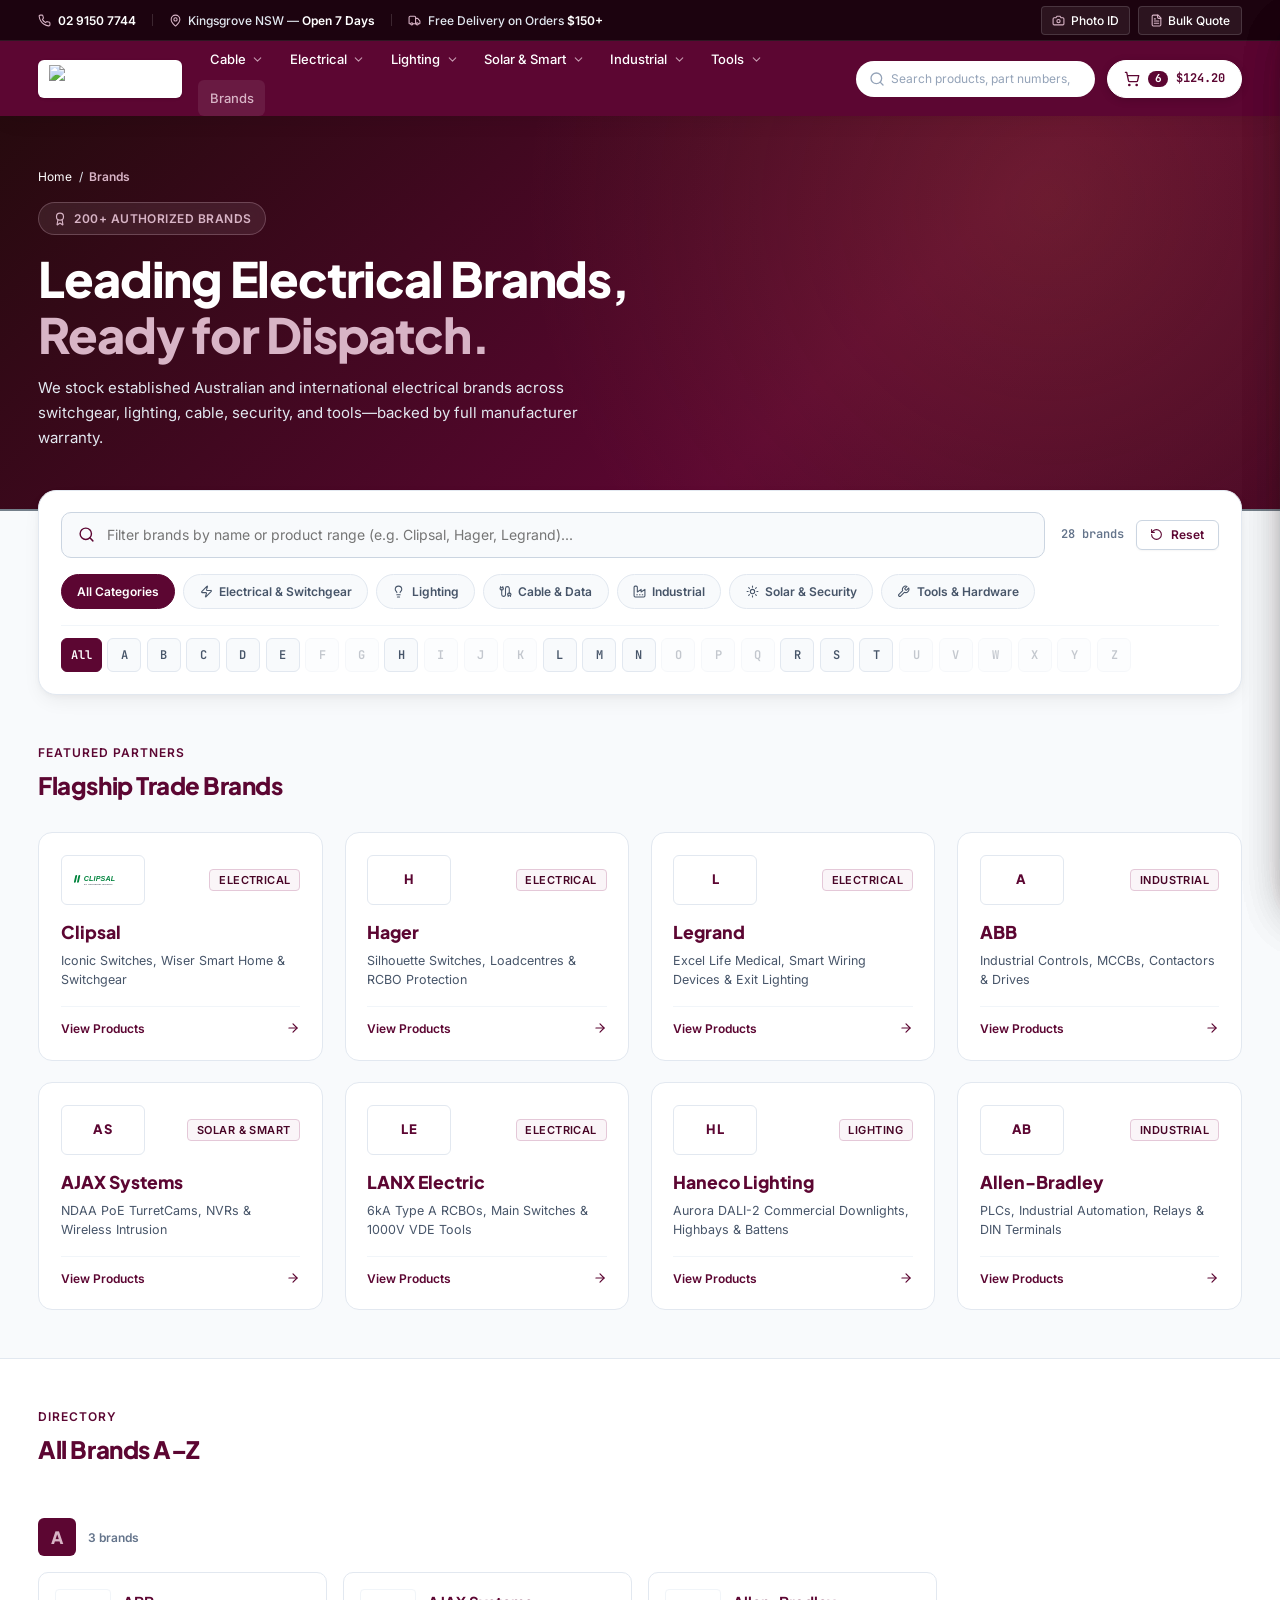
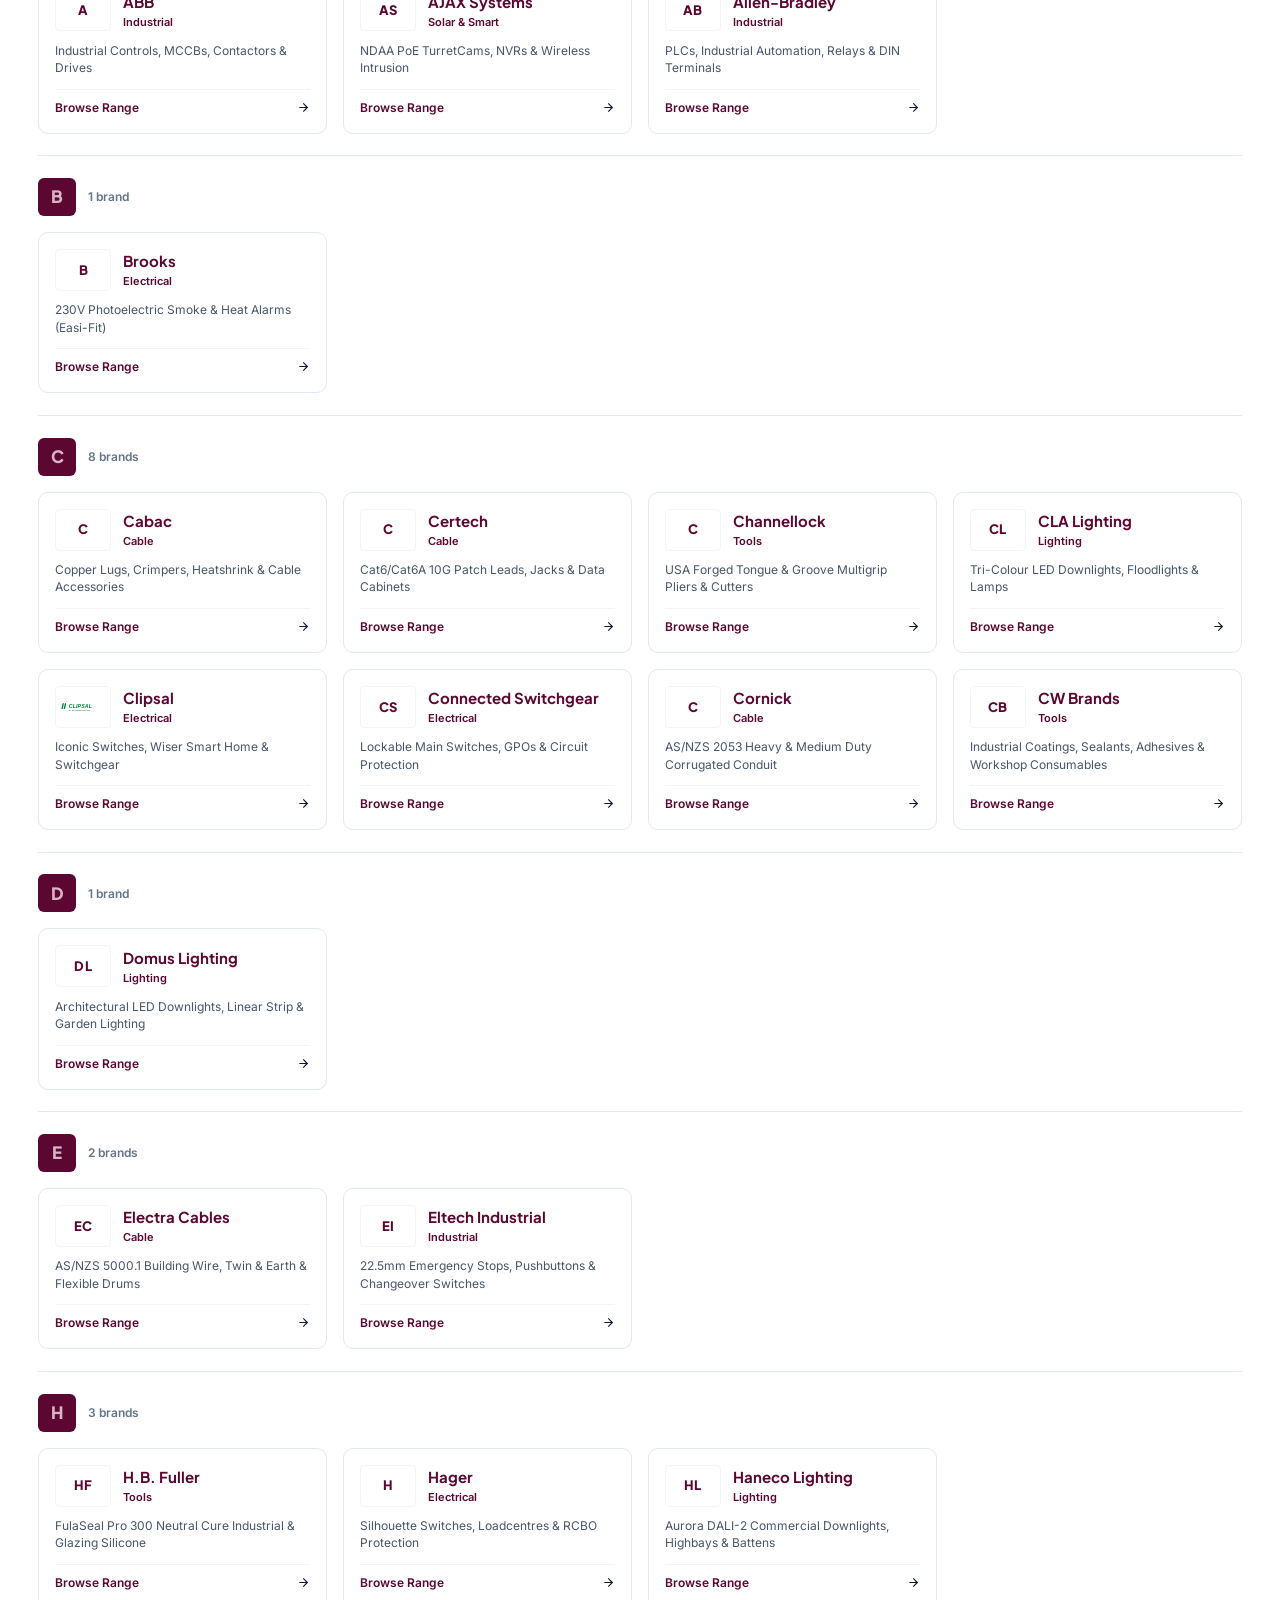
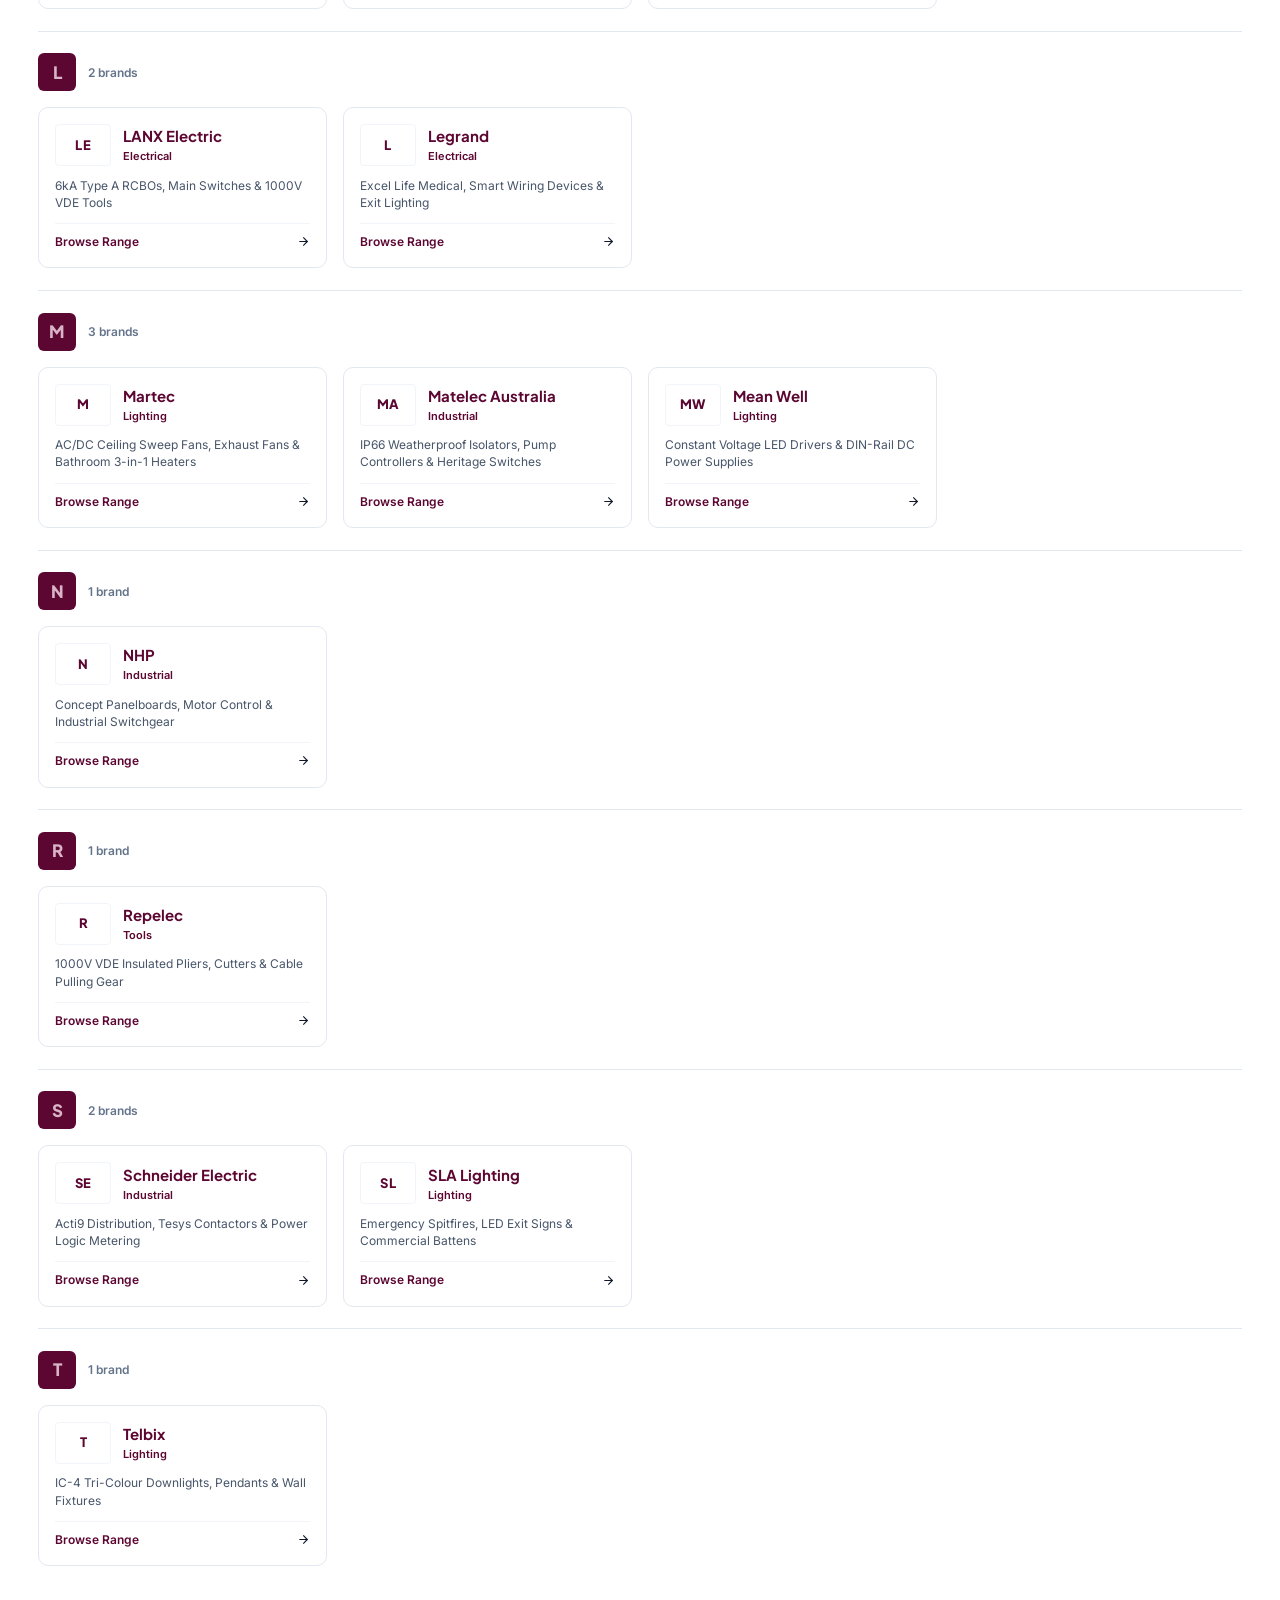
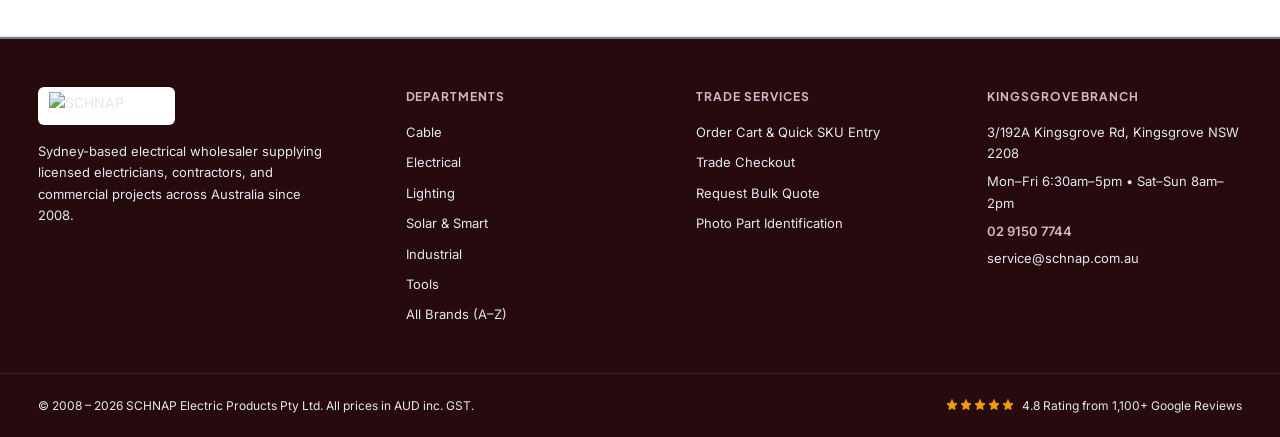
==== commit 02d02fb7: "feat(deploy): implement automated asset cache busting on each deployment" ====
--- a/brands.html
+++ b/brands.html
@@ -5,14 +5,14 @@
   <meta name="viewport" content="width=device-width, initial-scale=1.0" />
   <title>Brands — Authorized Electrical &amp; Trade Brands | SCHNAP Electric Products</title>
   <meta name="description" content="Explore 200+ leading electrical brands stocked by SCHNAP Electric Products including Hager, Clipsal, Legrand, ABB, AJAX, LANX, Haneco, Connected Switchgear, and Matelec." />
-  <link rel="icon" type="image/svg+xml" href="assets/img/favicon.svg" />
+  <link rel="icon" type="image/svg+xml" href="assets/img/favicon.svg?v=afde963" />
   <link rel="alternate icon" href="favicon.ico" />
-  <link rel="icon" type="image/png" sizes="32x32" href="assets/img/favicon.png" />
-  <link rel="apple-touch-icon" href="assets/img/favicon.png" />
-  <link rel="stylesheet" href="assets/css/tokens.css" />
-  <link rel="stylesheet" href="assets/css/base.css" />
-  <link rel="stylesheet" href="assets/css/catalog.css" />
-  <link rel="stylesheet" href="assets/css/checkout.css" />
+  <link rel="icon" type="image/png" sizes="32x32" href="assets/img/favicon.png?v=afde963" />
+  <link rel="apple-touch-icon" href="assets/img/favicon.png?v=afde963" />
+  <link rel="stylesheet" href="assets/css/tokens.css?v=afde963" />
+  <link rel="stylesheet" href="assets/css/base.css?v=afde963" />
+  <link rel="stylesheet" href="assets/css/catalog.css?v=afde963" />
+  <link rel="stylesheet" href="assets/css/checkout.css?v=afde963" />
 </head>
 <body>
   <!-- Global Sticky Header & 3-Level Mega-Menu -->
@@ -142,6 +142,6 @@
   <!-- Global Footer -->
   <div id="site-shell-footer"></div>
 
-  <script type="module" src="assets/js/pages/brands.js"></script>
+  <script type="module" src="assets/js/pages/brands.js?v=afde963"></script>
 </body>
 </html>
